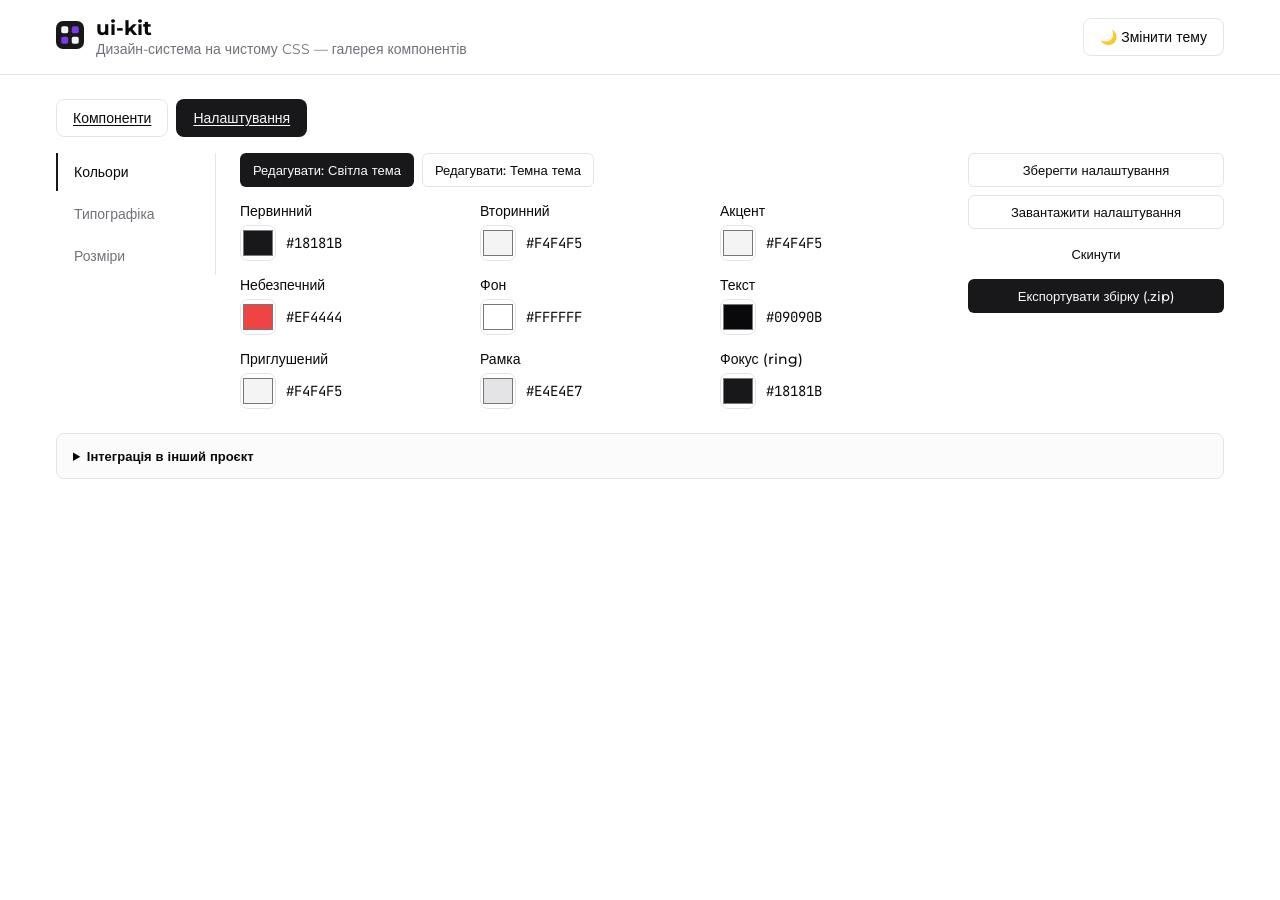
==== settings.html @ 1f6fd8f3 "feat(pages): split into components.html/settings.html with 3-column layout, 95% container, clickable" ====
<!doctype html>
<html lang="en">
<head>
<meta charset="UTF-8" />
<meta name="viewport" content="width=device-width, initial-scale=1.0" />
<title>ui-kit — Галерея компонентів</title>
<link rel="icon" type="image/svg+xml" href="favicon.svg" />
<link rel="stylesheet" href="css/theme.css" />
<link rel="stylesheet" href="css/components.css" />
<link rel="stylesheet" href="css/layout.css" />
<link rel="stylesheet" href="css/gallery.css" />
<link rel="stylesheet" href="css/builder.css" />
</head>
<body>

<header class="gallery-header">
  <div class="container flex items-center justify-between py-4">
    <div class="flex items-center gap-3">
      <a href="settings.html"><img src="assets/logo.svg" alt="" width="28" height="28" /></a>
      <div>
        <p class="gallery-title">ui-kit</p>
        <p class="gallery-subtitle text-sm text-muted">Дизайн-система на чистому CSS — галерея компонентів</p>
      </div>
    </div>
    <button type="button" class="btn btn-outline" id="theme-toggle">🌙 Змінити тему</button>
  </div>
</header>

<main class="container py-6">

  <nav class="flex gap-2 mb-4" aria-label="Сторінки">
    <a class="btn btn-outline" href="components.html">Компоненти</a>
    <a class="btn btn-primary" href="settings.html" aria-current="page">Налаштування</a>
  </nav>

  <div class="page-shell">
    <div class="tabs tabs--vertical">
      <div class="tabs-list" role="tablist">
        <button type="button" class="tab-trigger is-active" role="tab">Кольори</button>
        <button type="button" class="tab-trigger" role="tab">Типографіка</button>
        <button type="button" class="tab-trigger" role="tab">Розміри</button>
      </div>

      <!-- Colors -->
      <div class="tab-content is-active">
        <div class="builder-edit-switch" role="tablist" aria-label="Редагувати тему">
          <button type="button" class="btn btn-primary btn-sm" id="builder-edit-light" aria-pressed="true">Редагувати: Світла тема</button>
          <button type="button" class="btn btn-outline btn-sm" id="builder-edit-dark" aria-pressed="false">Редагувати: Темна тема</button>
        </div>
        <div class="grid-3 gap-4">
          <div class="field">
            <label class="label">Первинний</label>
            <div class="input-color">
              <label class="input-color-swatch"><input type="color" id="cfg-color-primary" /></label>
              <span class="input-color-value font-mono" id="cfg-color-primary-hex"></span>
            </div>
          </div>
          <div class="field">
            <label class="label">Вторинний</label>
            <div class="input-color">
              <label class="input-color-swatch"><input type="color" id="cfg-color-secondary" /></label>
              <span class="input-color-value font-mono" id="cfg-color-secondary-hex"></span>
            </div>
          </div>
          <div class="field">
            <label class="label">Акцент</label>
            <div class="input-color">
              <label class="input-color-swatch"><input type="color" id="cfg-color-accent" /></label>
              <span class="input-color-value font-mono" id="cfg-color-accent-hex"></span>
            </div>
          </div>
          <div class="field">
            <label class="label">Небезпечний</label>
            <div class="input-color">
              <label class="input-color-swatch"><input type="color" id="cfg-color-destructive" /></label>
              <span class="input-color-value font-mono" id="cfg-color-destructive-hex"></span>
            </div>
          </div>
          <div class="field">
            <label class="label">Фон</label>
            <div class="input-color">
              <label class="input-color-swatch"><input type="color" id="cfg-color-background" /></label>
              <span class="input-color-value font-mono" id="cfg-color-background-hex"></span>
            </div>
          </div>
          <div class="field">
            <label class="label">Текст</label>
            <div class="input-color">
              <label class="input-color-swatch"><input type="color" id="cfg-color-foreground" /></label>
              <span class="input-color-value font-mono" id="cfg-color-foreground-hex"></span>
            </div>
          </div>
          <div class="field">
            <label class="label">Приглушений</label>
            <div class="input-color">
              <label class="input-color-swatch"><input type="color" id="cfg-color-muted" /></label>
              <span class="input-color-value font-mono" id="cfg-color-muted-hex"></span>
            </div>
          </div>
          <div class="field">
            <label class="label">Рамка</label>
            <div class="input-color">
              <label class="input-color-swatch"><input type="color" id="cfg-color-border" /></label>
              <span class="input-color-value font-mono" id="cfg-color-border-hex"></span>
            </div>
          </div>
          <div class="field">
            <label class="label">Фокус (ring)</label>
            <div class="input-color">
              <label class="input-color-swatch"><input type="color" id="cfg-color-ring" /></label>
              <span class="input-color-value font-mono" id="cfg-color-ring-hex"></span>
            </div>
          </div>
        </div>
      </div>

      <!-- Typography -->
      <div class="tab-content">
        <div class="grid-2 gap-4">
          <div class="field">
            <label class="label" for="font-sans-input">Шрифт тіла тексту (Google Fonts)</label>
            <div class="select-search" id="font-sans-search">
              <input class="select-search-input" type="text" id="font-sans-input" placeholder="Почніть вводити, напр. mont" autocomplete="off" />
              <div class="select-search-list" id="font-sans-list"></div>
            </div>
            <label class="flex items-center gap-2 mt-2 text-sm">
              <input class="checkbox" type="checkbox" id="font-sans-cyrillic-filter" />
              Лише шрифти з підтримкою кирилиці
            </label>
            <div class="flex gap-2 mt-2">
              <button type="button" class="btn btn-outline btn-sm" id="font-sans-apply">Застосувати</button>
            </div>
            <span class="field-hint" id="font-sans-error"></span>
          </div>
          <div class="field">
            <label class="label" for="font-heading-input">Шрифт заголовків (Google Fonts)</label>
            <div class="select-search" id="font-heading-search">
              <input class="select-search-input" type="text" id="font-heading-input" placeholder="Почніть вводити, напр. play" autocomplete="off" />
              <div class="select-search-list" id="font-heading-list"></div>
            </div>
            <label class="flex items-center gap-2 mt-2 text-sm">
              <input class="checkbox" type="checkbox" id="font-heading-cyrillic-filter" />
              Лише шрифти з підтримкою кирилиці
            </label>
            <div class="flex gap-2 mt-2">
              <button type="button" class="btn btn-outline btn-sm" id="font-heading-apply">Застосувати</button>
            </div>
            <span class="field-hint" id="font-heading-error"></span>
          </div>
        </div>
        <div class="grid-4 gap-4 mt-4">
          <div class="field">
            <label class="label" for="cfg-font-size-base">Базовий розмір (px)</label>
            <div class="input-number">
              <button type="button" class="input-number-btn" data-step="-1" aria-label="Зменшити">−</button>
              <input class="input-number-field" id="cfg-font-size-base" type="number" min="10" max="24" step="1" />
              <button type="button" class="input-number-btn" data-step="1" aria-label="Збільшити">+</button>
            </div>
          </div>
          <div class="field">
            <label class="label" for="cfg-h1-min">H1 min (rem)</label>
            <div class="input-number">
              <button type="button" class="input-number-btn" data-step="-1" aria-label="Зменшити">−</button>
              <input class="input-number-field" id="cfg-h1-min" type="number" min="1" max="4" step="0.05" />
              <button type="button" class="input-number-btn" data-step="1" aria-label="Збільшити">+</button>
            </div>
          </div>
          <div class="field">
            <label class="label" for="cfg-h1-max">H1 max (rem)</label>
            <div class="input-number">
              <button type="button" class="input-number-btn" data-step="-1" aria-label="Зменшити">−</button>
              <input class="input-number-field" id="cfg-h1-max" type="number" min="1" max="5" step="0.05" />
              <button type="button" class="input-number-btn" data-step="1" aria-label="Збільшити">+</button>
            </div>
          </div>
          <div class="field">
            <label class="label" for="cfg-h2-min">H2 min (rem)</label>
            <div class="input-number">
              <button type="button" class="input-number-btn" data-step="-1" aria-label="Зменшити">−</button>
              <input class="input-number-field" id="cfg-h2-min" type="number" min="1" max="4" step="0.05" />
              <button type="button" class="input-number-btn" data-step="1" aria-label="Збільшити">+</button>
            </div>
          </div>
          <div class="field">
            <label class="label" for="cfg-h2-max">H2 max (rem)</label>
            <div class="input-number">
              <button type="button" class="input-number-btn" data-step="-1" aria-label="Зменшити">−</button>
              <input class="input-number-field" id="cfg-h2-max" type="number" min="1" max="4" step="0.05" />
              <button type="button" class="input-number-btn" data-step="1" aria-label="Збільшити">+</button>
            </div>
          </div>
          <div class="field">
            <label class="label" for="cfg-h3-min">H3 min (rem)</label>
            <div class="input-number">
              <button type="button" class="input-number-btn" data-step="-1" aria-label="Зменшити">−</button>
              <input class="input-number-field" id="cfg-h3-min" type="number" min="1" max="3" step="0.05" />
              <button type="button" class="input-number-btn" data-step="1" aria-label="Збільшити">+</button>
            </div>
          </div>
          <div class="field">
            <label class="label" for="cfg-h3-max">H3 max (rem)</label>
            <div class="input-number">
              <button type="button" class="input-number-btn" data-step="-1" aria-label="Зменшити">−</button>
              <input class="input-number-field" id="cfg-h3-max" type="number" min="1" max="3" step="0.05" />
              <button type="button" class="input-number-btn" data-step="1" aria-label="Збільшити">+</button>
            </div>
          </div>
        </div>
      </div>

      <!-- Sizes (was "Простір/форма") -->
      <div class="tab-content">
        <div class="grid-4 gap-4">
          <div class="field">
            <label class="label" for="cfg-spacing-unit">Крок відступу (rem)</label>
            <div class="input-number">
              <button type="button" class="input-number-btn" data-step="-1" aria-label="Зменшити">−</button>
              <input class="input-number-field" id="cfg-spacing-unit" type="number" min="0.1" max="1" step="0.05" />
              <button type="button" class="input-number-btn" data-step="1" aria-label="Збільшити">+</button>
            </div>
          </div>
          <div class="field">
            <label class="label" for="cfg-radius">Радіус (rem)</label>
            <div class="input-number">
              <button type="button" class="input-number-btn" data-step="-1" aria-label="Зменшити">−</button>
              <input class="input-number-field" id="cfg-radius" type="number" min="0" max="2" step="0.05" />
              <button type="button" class="input-number-btn" data-step="1" aria-label="Збільшити">+</button>
            </div>
          </div>
          <div class="field">
            <label class="label" for="cfg-border-width">Товщина рамки (px)</label>
            <div class="input-number">
              <button type="button" class="input-number-btn" data-step="-1" aria-label="Зменшити">−</button>
              <input class="input-number-field" id="cfg-border-width" type="number" min="0" max="4" step="1" />
              <button type="button" class="input-number-btn" data-step="1" aria-label="Збільшити">+</button>
            </div>
          </div>
          <div class="field">
            <label class="label" for="cfg-container-max-width">Макс. ширина контейнера (rem)</label>
            <div class="input-number">
              <button type="button" class="input-number-btn" data-step="-1" aria-label="Зменшити">−</button>
              <input class="input-number-field" id="cfg-container-max-width" type="number" min="40" max="120" step="1" />
              <button type="button" class="input-number-btn" data-step="1" aria-label="Збільшити">+</button>
            </div>
          </div>
          <div class="field">
            <label class="label" for="cfg-transition-duration">Тривалість переходів (ms)</label>
            <div class="input-number">
              <button type="button" class="input-number-btn" data-step="-1" aria-label="Зменшити">−</button>
              <input class="input-number-field" id="cfg-transition-duration" type="number" min="0" max="500" step="10" />
              <button type="button" class="input-number-btn" data-step="1" aria-label="Збільшити">+</button>
            </div>
          </div>
        </div>
      </div>
    </div>

    <div class="page-shell-aside">
      <div class="flex flex-col gap-2">
        <button type="button" class="btn btn-outline btn-sm" id="builder-save">Зберегти налаштування</button>
        <button type="button" class="btn btn-outline btn-sm" id="builder-load-btn">Завантажити налаштування</button>
        <input type="file" id="builder-load-input" accept="application/json" style="display: none;" />
        <button type="button" class="btn btn-ghost btn-sm" id="builder-reset">Скинути</button>
        <button type="button" class="btn btn-primary btn-sm" id="builder-export">Експортувати збірку (.zip)</button>
        <p class="field-hint" id="builder-export-status"></p>
      </div>
    </div>
  </div>

  <details class="component-info mt-6">
    <summary>Інтеграція в інший проєкт</summary>
    <p>Ця вкладка — не компонент, а інструкція: тут зібрано мінімальний набір файлів, які варто скопіювати в інший проєкт, і фрагмент розмітки для підключення. Використовуйте її як чек-лист перед інтеграцією кіту в новий проєкт.</p>
    <p>Найпоширеніша помилка — скопіювати лише <span class="font-mono">components.css</span>, забувши папку <span class="font-mono">components/</span> (фасад без неї не працює, бо складається з <span class="font-mono">@import</span>), або забувши <span class="font-mono">fonts/Montserrat/</span>, через що theme.css не знайде шрифти за відносним шляхом.</p>
    <p>Типовий кейс: підключення кіту в новий pywebview-застосунок — досить трьох <span class="font-mono">&lt;link&gt;</span> і двох папок. Другий кейс: оновлення вже інтегрованого кіту — досить замінити <span class="font-mono">css/</span> і <span class="font-mono">fonts/</span> повністю, не займаючи <span class="font-mono">index.html</span>/<span class="font-mono">gallery.css</span>.</p>

    <div class="flex flex-col gap-6 mt-4">

      <div>
        <h2 class="section-title">Що копіювати в інший проєкт</h2>
        <p class="text-sm text-muted mb-3">Ці файли складають перевикористовувану частину дизайн-системи:</p>
        <pre class="setup-tree"><code>ui-kit/
├── css/
│   ├── theme.css            (токени — тільки :root / [data-theme] і @font-face)
│   ├── layout.css           (flex/grid-утиліти)
│   ├── components.css       (фасад з @import, включно з links.css і accordion.css)
│   └── components/          (уся папка — окремі файли по компонентах)
├── js/
│   └── kit.js               (UIKit — вкладки, toast, dropzone, лоадери, інпути, акордіон)
├── fonts/
│   └── Montserrat/          (уся папка)
├── favicon.svg              (приклад — замініть на власну іконку)
└── assets/
    └── logo.svg              (приклад-заглушка логотипу — замініть на власний)

НЕ копіювати (лише для цієї галереї-демо та інструментів розробки):
├── css/gallery.css
├── css/builder.css
├── js/gallery.js
├── js/builder.js
├── js/google-fonts-list.json
└── index.html</code></pre>
      </div>

      <div class="demo">
        <p class="text-sm font-semibold mb-2">Фрагмент для &lt;head&gt;/кінця &lt;body&gt;</p>
        <div class="demo-preview">
          <pre class="setup-tree"><code>&lt;link rel="stylesheet" href="css/theme.css" /&gt;
&lt;link rel="stylesheet" href="css/components.css" /&gt;
&lt;link rel="stylesheet" href="css/layout.css" /&gt;
&lt;script src="js/kit.js"&gt;&lt;/script&gt;</code></pre>
        </div>
        <template class="demo-source">
<link rel="stylesheet" href="css/theme.css" />
<link rel="stylesheet" href="css/components.css" />
<link rel="stylesheet" href="css/layout.css" />
<script src="js/kit.js"></script>
        </template>
        <div class="demo-actions flex gap-2">
          <button type="button" class="btn btn-outline btn-sm" data-copy="html">Скопіювати HTML</button>
        </div>
      </div>

      <div>
        <h2 class="section-title">Як це працює</h2>
        <div class="flex flex-col gap-2 text-sm">
          <p>Перемикання теми відбувається через атрибут <span class="font-mono">data-theme="dark"</span> на елементі <span class="font-mono">&lt;html&gt;</span>. Без атрибута (або з будь-яким іншим значенням) застосовується світла тема за замовчуванням.</p>
          <p>Усі кольорові токени визначені у <span class="font-mono">theme.css</span> — не редагуйте їх без наміру, оскільки від них залежать усі компоненти.</p>
          <p><span class="font-mono">kit.js</span> самостійно ініціалізується на <span class="font-mono">DOMContentLoaded</span> — жодних ручних викликів налаштування не потрібно, достатньо підключити файл.</p>
          <p>Складання не потрібне: немає npm, немає CDN, немає build-кроку. Достатньо підключити три файли CSS, один файл JS та локальні шрифти.</p>
          <p>Вкладка «Конструктор» (dev-інструмент, не входить у список вище) для завантаження шрифтів з Google Fonts і експорту .zip потребує локального HTTP-сервера — відкрийте цю галерею командою <span class="font-mono">python3 -m http.server 8000</span> у корені проєкту, а потім перейдіть на <span class="font-mono">http://localhost:8000</span> у браузері. При відкритті <span class="font-mono">index.html</span> подвійним кліком (протокол <span class="font-mono">file://</span>) браузер блокує такі мережеві запити.</p>
        </div>
      </div>

    </div>
  </details>

</main>

<div class="toast" id="toast" role="status" aria-live="polite">Успішно збережено.</div>

<script src="js/kit.js"></script>
<script src="js/gallery.js"></script>
<script src="js/builder.js"></script>

</body>
</html>
---- css/theme.css ----
/*
  theme.css
  Design tokens only: @font-face declarations and :root / [data-theme="dark"] CSS custom properties.
  No component classes belong in this file — see components.css and layout.css.
*/

/* ==========================================================================
   Fonts
   ========================================================================== */

@font-face {
  font-family: "Montserrat";
  src: url("../fonts/Montserrat/Montserrat-Regular.woff2") format("woff2");
  font-weight: 400;
  font-style: normal;
  font-display: swap;
}

@font-face {
  font-family: "Montserrat";
  src: url("../fonts/Montserrat/Montserrat-Medium.woff2") format("woff2");
  font-weight: 500;
  font-style: normal;
  font-display: swap;
}

@font-face {
  font-family: "Montserrat";
  src: url("../fonts/Montserrat/Montserrat-SemiBold.woff2") format("woff2");
  font-weight: 600;
  font-style: normal;
  font-display: swap;
}

@font-face {
  font-family: "Montserrat";
  src: url("../fonts/Montserrat/Montserrat-Bold.woff2") format("woff2");
  font-weight: 700;
  font-style: normal;
  font-display: swap;
}

@font-face {
  font-family: "JetBrains Mono";
  src: url("../fonts/JetBrains_Mono/JetBrainsMono-Regular.woff2") format("woff2");
  font-weight: 400;
  font-style: normal;
  font-display: swap;
}

@font-face {
  font-family: "JetBrains Mono";
  src: url("../fonts/JetBrains_Mono/JetBrainsMono-Bold.woff2") format("woff2");
  font-weight: 700;
  font-style: normal;
  font-display: swap;
}

/* ==========================================================================
   Light theme (default)
   ========================================================================== */

:root {
  /* Colors — shadcn/ui-style neutral palette (HSL channel triples, used via hsl(var(--x))) */
  --background: 0 0% 100%;
  --foreground: 240 10% 3.9%;

  --card: 0 0% 100%;
  --card-foreground: 240 10% 3.9%;

  --primary: 240 5.9% 10%;
  --primary-foreground: 0 0% 98%;

  --secondary: 240 4.8% 95.9%;
  --secondary-foreground: 240 5.9% 10%;

  --muted: 240 4.8% 95.9%;
  --muted-foreground: 240 3.8% 46.1%;

  --accent: 240 4.8% 95.9%;
  --accent-foreground: 240 5.9% 10%;

  --destructive: 0 84.2% 60.2%;
  --destructive-foreground: 0 0% 98%;

  --success: 142 71% 45%;
  --success-foreground: 0 0% 98%;

  --warning: 38 92% 50%;
  --warning-foreground: 240 10% 3.9%;

  --border: 240 5.9% 90%;
  --input: 240 5.9% 90%;
  --ring: 240 5.9% 10%;

  /* Radius */
  --radius-sm: 0.375rem;
  --radius: 0.5rem;
  --radius-lg: 0.625rem;
  --radius-full: 9999px;

  /* Typography */
  --font-sans: "Montserrat", "Segoe UI", sans-serif;
  --font-mono: "JetBrains Mono", Consolas, monospace;
  /* Defaults to --font-sans so headings render identically to body text
     until the Конструктор tab's heading font picker is used. */
  --font-heading: var(--font-sans);
  --font-size-base: 16px;

  /* Fluid heading clamp() bounds — see the "Fluid heading sizes" rules below.
     The vw scaling factor between these bounds stays a hardcoded literal;
     only the min/max endpoints are configurable. */
  --h1-min: 1.75rem;
  --h1-max: 2.5rem;
  --h2-min: 1.5rem;
  --h2-max: 2rem;
  --h3-min: 1.25rem;
  --h3-max: 1.5rem;

  /* Shadows */
  --shadow-sm: 0 1px 2px 0 rgb(0 0 0 / 0.05);
  --shadow: 0 1px 3px 0 rgb(0 0 0 / 0.1), 0 1px 2px -1px rgb(0 0 0 / 0.1);
  --shadow-md: 0 4px 6px -1px rgb(0 0 0 / 0.1), 0 2px 4px -2px rgb(0 0 0 / 0.1);
  --shadow-lg: 0 10px 15px -3px rgb(0 0 0 / 0.1), 0 4px 6px -4px rgb(0 0 0 / 0.1);

  /* Layout / spacing */
  --spacing-unit: 0.25rem;
  --border-width: 1px;
  --transition-duration: 150ms;
  --container-max-width: 72rem;
  --layout-sidebar-width: 16rem;
}

/* ==========================================================================
   Fluid heading sizes
   clamp() scales h1–h3 continuously between mobile and desktop viewport
   widths instead of jumping at breakpoints. Not a custom property (clamp()
   isn't usable inside @media conditions anyway), so these are plain
   element-selector rules, kept in this typography section rather than
   components.css since they are base type sizing, not a component class.
   ========================================================================== */

h1, h2, h3, h4, h5, h6 {
  font-family: var(--font-heading);
}

h1 {
  font-size: clamp(var(--h1-min), 1.2rem + 2.5vw, var(--h1-max));
}

h2 {
  font-size: clamp(var(--h2-min), 1.1rem + 1.8vw, var(--h2-max));
}

h3 {
  font-size: clamp(var(--h3-min), 1rem + 1.1vw, var(--h3-max));
}

/* ==========================================================================
   Dark theme
   ========================================================================== */

[data-theme="dark"] {
  --background: 240 10% 3.9%;
  --foreground: 0 0% 98%;

  --card: 240 10% 5.9%;
  --card-foreground: 0 0% 98%;

  --primary: 0 0% 98%;
  --primary-foreground: 240 5.9% 10%;

  --secondary: 240 3.7% 15.9%;
  --secondary-foreground: 0 0% 98%;

  --muted: 240 3.7% 15.9%;
  --muted-foreground: 240 5% 64.9%;

  --accent: 240 3.7% 15.9%;
  --accent-foreground: 0 0% 98%;

  --destructive: 0 62.8% 30.6%;
  --destructive-foreground: 0 0% 98%;

  --success: 142 71% 45%;
  --success-foreground: 0 0% 98%;

  --warning: 38 92% 50%;
  --warning-foreground: 240 10% 3.9%;

  --border: 240 3.7% 15.9%;
  --input: 240 3.7% 15.9%;
  --ring: 240 4.9% 83.9%;

  --shadow-sm: 0 1px 2px 0 rgb(0 0 0 / 0.3);
  --shadow: 0 1px 3px 0 rgb(0 0 0 / 0.4), 0 1px 2px -1px rgb(0 0 0 / 0.4);
  --shadow-md: 0 4px 6px -1px rgb(0 0 0 / 0.4), 0 2px 4px -2px rgb(0 0 0 / 0.4);
  --shadow-lg: 0 10px 15px -3px rgb(0 0 0 / 0.4), 0 4px 6px -4px rgb(0 0 0 / 0.4);
}
---- css/components.css ----
/*
  components.css
  Facade — imports every component family from css/components/.
  Consumers still link only theme.css, components.css, layout.css;
  the per-file split underneath is an implementation detail.
*/

@import url('components/buttons.css');
@import url('components/forms.css');
@import url('components/cards.css');
@import url('components/badges.css');
@import url('components/tabs.css');
@import url('components/tables.css');
@import url('components/alerts.css');
@import url('components/preview.css');
@import url('components/selects.css');
@import url('components/labels.css');
@import url('components/layouts.css');
@import url('components/upload.css');
@import url('components/loaders.css');
@import url('components/links.css');
@import url('components/accordion.css');
---- css/layout.css ----
/*
  layout.css
  Flexbox-first layout utilities, grid utilities for multi-column layout,
  spacing/text helpers, and the page container.

  Breakpoints: mobile-portrait <480px, mobile-landscape 480–767px,
  tablet 768–1023px, desktop >=1024px.
  These exact px values (479, 480, 767, 768, 1023, 1024) are the only
  breakpoints used anywhere in this kit's media queries — reuse them
  literally, do not introduce other arbitrary breakpoints.
*/

/* ==========================================================================
   Flex utilities
   ========================================================================== */

.flex {
  display: flex;
}

.flex-col {
  flex-direction: column;
}

.flex-wrap {
  flex-wrap: wrap;
}

.items-center {
  align-items: center;
}

.items-start {
  align-items: flex-start;
}

.items-end {
  align-items: flex-end;
}

.justify-between {
  justify-content: space-between;
}

.justify-center {
  justify-content: center;
}

.justify-start {
  justify-content: flex-start;
}

.justify-end {
  justify-content: flex-end;
}

/* ==========================================================================
   Grid utilities (multi-column layouts)
   ========================================================================== */

.grid {
  display: grid;
}

.grid-2 {
  display: grid;
  grid-template-columns: repeat(2, minmax(0, 1fr));
}

.grid-3 {
  display: grid;
  grid-template-columns: repeat(3, minmax(0, 1fr));
}

.grid-4 {
  display: grid;
  grid-template-columns: repeat(4, minmax(0, 1fr));
}

/* Responsive collapse: tablet rules first, mobile rules after so the
   narrower breakpoint wins the cascade where both would otherwise match. */

@media (max-width: 1023px) {
  .grid-3,
  .grid-4 {
    grid-template-columns: repeat(2, minmax(0, 1fr));
  }
}

@media (max-width: 767px) {
  .grid-3,
  .grid-4 {
    grid-template-columns: 1fr;
  }
}

@media (max-width: 479px) {
  .grid-2 {
    grid-template-columns: 1fr;
  }
}

/* ==========================================================================
   Gap (shared by flex + grid)
   ========================================================================== */

.gap-1 { gap: calc(var(--spacing-unit) * 1); }
.gap-2 { gap: calc(var(--spacing-unit) * 2); }
.gap-3 { gap: calc(var(--spacing-unit) * 3); }
.gap-4 { gap: calc(var(--spacing-unit) * 4); }
.gap-5 { gap: calc(var(--spacing-unit) * 5); }
.gap-6 { gap: calc(var(--spacing-unit) * 6); }

/* ==========================================================================
   Spacing — padding
   ========================================================================== */

.p-0 { padding: 0; }
.p-1 { padding: calc(var(--spacing-unit) * 1); }
.p-2 { padding: calc(var(--spacing-unit) * 2); }
.p-3 { padding: calc(var(--spacing-unit) * 3); }
.p-4 { padding: calc(var(--spacing-unit) * 4); }
.p-5 { padding: calc(var(--spacing-unit) * 5); }
.p-6 { padding: calc(var(--spacing-unit) * 6); }

.px-0 { padding-left: 0; padding-right: 0; }
.px-1 { padding-left: calc(var(--spacing-unit) * 1); padding-right: calc(var(--spacing-unit) * 1); }
.px-2 { padding-left: calc(var(--spacing-unit) * 2); padding-right: calc(var(--spacing-unit) * 2); }
.px-3 { padding-left: calc(var(--spacing-unit) * 3); padding-right: calc(var(--spacing-unit) * 3); }
.px-4 { padding-left: calc(var(--spacing-unit) * 4); padding-right: calc(var(--spacing-unit) * 4); }
.px-5 { padding-left: calc(var(--spacing-unit) * 5); padding-right: calc(var(--spacing-unit) * 5); }
.px-6 { padding-left: calc(var(--spacing-unit) * 6); padding-right: calc(var(--spacing-unit) * 6); }

.py-0 { padding-top: 0; padding-bottom: 0; }
.py-1 { padding-top: calc(var(--spacing-unit) * 1); padding-bottom: calc(var(--spacing-unit) * 1); }
.py-2 { padding-top: calc(var(--spacing-unit) * 2); padding-bottom: calc(var(--spacing-unit) * 2); }
.py-3 { padding-top: calc(var(--spacing-unit) * 3); padding-bottom: calc(var(--spacing-unit) * 3); }
.py-4 { padding-top: calc(var(--spacing-unit) * 4); padding-bottom: calc(var(--spacing-unit) * 4); }
.py-5 { padding-top: calc(var(--spacing-unit) * 5); padding-bottom: calc(var(--spacing-unit) * 5); }
.py-6 { padding-top: calc(var(--spacing-unit) * 6); padding-bottom: calc(var(--spacing-unit) * 6); }

/* ==========================================================================
   Spacing — margin
   ========================================================================== */

.m-0 { margin: 0; }
.m-1 { margin: calc(var(--spacing-unit) * 1); }
.m-2 { margin: calc(var(--spacing-unit) * 2); }
.m-3 { margin: calc(var(--spacing-unit) * 3); }
.m-4 { margin: calc(var(--spacing-unit) * 4); }
.m-5 { margin: calc(var(--spacing-unit) * 5); }
.m-6 { margin: calc(var(--spacing-unit) * 6); }

.mt-0 { margin-top: 0; }
.mt-1 { margin-top: calc(var(--spacing-unit) * 1); }
.mt-2 { margin-top: calc(var(--spacing-unit) * 2); }
.mt-3 { margin-top: calc(var(--spacing-unit) * 3); }
.mt-4 { margin-top: calc(var(--spacing-unit) * 4); }
.mt-5 { margin-top: calc(var(--spacing-unit) * 5); }
.mt-6 { margin-top: calc(var(--spacing-unit) * 6); }

.mb-0 { margin-bottom: 0; }
.mb-1 { margin-bottom: calc(var(--spacing-unit) * 1); }
.mb-2 { margin-bottom: calc(var(--spacing-unit) * 2); }
.mb-3 { margin-bottom: calc(var(--spacing-unit) * 3); }
.mb-4 { margin-bottom: calc(var(--spacing-unit) * 4); }
.mb-5 { margin-bottom: calc(var(--spacing-unit) * 5); }
.mb-6 { margin-bottom: calc(var(--spacing-unit) * 6); }

/* ==========================================================================
   Text utilities
   ========================================================================== */

.text-sm {
  font-size: 0.875rem;
}

.text-lg {
  font-size: 1.125rem;
}

.font-semibold {
  font-weight: 600;
}

.font-mono {
  font-family: var(--font-mono);
}

.text-muted {
  color: hsl(var(--muted-foreground));
}

.text-left {
  text-align: left;
}

.text-center {
  text-align: center;
}

.text-right {
  text-align: right;
}

.text-justify {
  text-align: justify;
}

/* ==========================================================================
   Container
   ========================================================================== */

.container {
  width: 100%;
  max-width: 95%;
  margin-left: auto;
  margin-right: auto;
  padding-left: 1.5rem;
  padding-right: 1.5rem;
}

@media (max-width: 479px) {
  .container {
    padding-left: 1rem;
    padding-right: 1rem;
  }
}

/* ==========================================================================
   Page shell — 2-region wrapper for a page-level layout: a `.tabs--vertical`
   block (which already renders its own nav+content split) fills the left
   and center regions, and an optional `.page-shell-aside` sibling becomes a
   narrow, persistent right-hand column (e.g. page-level actions that stay
   visible regardless of which vertical tab is active). Mirrors the
   .layout-sidebar narrow-aside + wide-content pattern in
   css/components/layouts.css, reusing the same --layout-sidebar-width token.
   ========================================================================== */

.page-shell {
  display: flex;
  align-items: flex-start;
  gap: 1.5rem;
  width: 100%;
}

.page-shell > .tabs--vertical {
  flex: 1 1 0%;
  min-width: 0;
}

.page-shell-aside {
  flex: 0 0 var(--layout-sidebar-width);
  width: var(--layout-sidebar-width);
}

@media (max-width: 1023px) {
  .page-shell {
    flex-direction: column;
  }

  .page-shell-aside {
    width: 100%;
    flex: 1 1 auto;
  }
}
---- css/gallery.css ----
/* Gallery-only styles — do NOT copy this file into other projects */

.gallery-header {
  position: sticky;
  top: 0;
  z-index: 10;
  background-color: hsl(var(--background));
  border-bottom: 1px solid hsl(var(--border));
}
.gallery-title {
  font-size: 1.25rem;
  font-weight: 700;
  margin: 0;
}
.gallery-subtitle {
  margin: 0;
}
.swatch-grid {
  display: grid;
  grid-template-columns: repeat(auto-fill, minmax(9rem, 1fr));
}
.swatch {
  height: 3.5rem;
  border-radius: var(--radius);
  border: 1px solid hsl(var(--border));
}
.swatch-label {
  font-family: var(--font-mono);
}
.demo {
  border: 1px solid hsl(var(--border));
  border-radius: var(--radius);
  padding: 1.25rem;
}
.demo-preview {
  border-bottom: 1px dashed hsl(var(--border));
  padding-bottom: 1.25rem;
}
.demo-actions {
  padding-top: 0.75rem;
}
.section-title {
  font-size: 1.5rem;
  margin: 0;
}
.shadow-box {
  height: 4rem;
  border-radius: var(--radius);
  background-color: hsl(var(--card));
  border: 1px solid hsl(var(--border));
}
.setup-tree {
  background-color: hsl(var(--muted) / 0.4);
  border: 1px solid hsl(var(--border));
  border-radius: var(--radius);
  padding: 1rem;
  overflow-x: auto;
  font-family: var(--font-mono);
  font-size: 0.8125rem;
  line-height: 1.5;
}
.layout-demo-box {
  display: flex;
  align-items: center;
  justify-content: center;
  border-radius: var(--radius-sm);
  border: 1px dashed hsl(var(--border));
  background-color: hsl(var(--accent));
  color: hsl(var(--accent-foreground));
  font-size: 0.8125rem;
  padding: 1rem;
  min-height: 4rem;
}

.component-info {
  border-radius: var(--radius);
  border: 1px solid hsl(var(--border));
  background-color: hsl(var(--muted) / 0.4);
  color: hsl(var(--muted-foreground));
  font-size: 0.8125rem;
  padding: 0.875rem 1rem;
}

.component-info summary {
  cursor: pointer;
  font-weight: 600;
  color: hsl(var(--foreground));
}

.component-info summary:focus-visible {
  outline: none;
  box-shadow: 0 0 0 2px hsl(var(--ring) / 0.3);
}

.component-info p {
  margin: 0.5rem 0 0;
  line-height: 1.5;
}

.component-info p:first-of-type {
  margin-top: 0.75rem;
}
---- css/builder.css ----
/* Builder tool styles — do NOT copy this file into other projects */

.builder-toolbar {
  position: sticky;
  top: 4.5rem;
  z-index: 20;
  display: flex;
  flex-wrap: wrap;
  align-items: center;
  gap: 1rem;
  padding: 1rem;
  border-radius: var(--radius);
  border: 1px solid hsl(var(--border));
  background-color: hsl(var(--card));
  box-shadow: var(--shadow-md);
}

.builder-toolbar-actions {
  display: flex;
  flex-wrap: wrap;
  gap: 0.5rem;
}

.builder-toolbar-previews {
  display: flex;
  gap: 0.75rem;
  margin-left: auto;
}

.builder-preview-card {
  width: 11rem;
  padding: 0.75rem;
  border-radius: var(--radius-sm);
  border: 1px solid hsl(var(--border));
  font-size: 0.75rem;
  line-height: 1.4;
}

.builder-preview-card-label {
  font-size: 0.6875rem;
  text-transform: uppercase;
  letter-spacing: 0.03em;
  margin: 0 0 0.375rem;
  opacity: 0.7;
}

.builder-edit-switch {
  display: flex;
  gap: 0.5rem;
  margin-bottom: 1rem;
}

@media (max-width: 767px) {
  .builder-toolbar {
    position: static;
  }
  .builder-toolbar-previews {
    margin-left: 0;
    width: 100%;
  }
  .builder-preview-card {
    flex: 1 1 0;
    width: auto;
  }
}
---- css/theme.css ----
/*
  theme.css
  Design tokens only: @font-face declarations and :root / [data-theme="dark"] CSS custom properties.
  No component classes belong in this file — see components.css and layout.css.
*/

/* ==========================================================================
   Fonts
   ========================================================================== */

@font-face {
  font-family: "Montserrat";
  src: url("../fonts/Montserrat/Montserrat-Regular.woff2") format("woff2");
  font-weight: 400;
  font-style: normal;
  font-display: swap;
}

@font-face {
  font-family: "Montserrat";
  src: url("../fonts/Montserrat/Montserrat-Medium.woff2") format("woff2");
  font-weight: 500;
  font-style: normal;
  font-display: swap;
}

@font-face {
  font-family: "Montserrat";
  src: url("../fonts/Montserrat/Montserrat-SemiBold.woff2") format("woff2");
  font-weight: 600;
  font-style: normal;
  font-display: swap;
}

@font-face {
  font-family: "Montserrat";
  src: url("../fonts/Montserrat/Montserrat-Bold.woff2") format("woff2");
  font-weight: 700;
  font-style: normal;
  font-display: swap;
}

@font-face {
  font-family: "JetBrains Mono";
  src: url("../fonts/JetBrains_Mono/JetBrainsMono-Regular.woff2") format("woff2");
  font-weight: 400;
  font-style: normal;
  font-display: swap;
}

@font-face {
  font-family: "JetBrains Mono";
  src: url("../fonts/JetBrains_Mono/JetBrainsMono-Bold.woff2") format("woff2");
  font-weight: 700;
  font-style: normal;
  font-display: swap;
}

/* ==========================================================================
   Light theme (default)
   ========================================================================== */

:root {
  /* Colors — shadcn/ui-style neutral palette (HSL channel triples, used via hsl(var(--x))) */
  --background: 0 0% 100%;
  --foreground: 240 10% 3.9%;

  --card: 0 0% 100%;
  --card-foreground: 240 10% 3.9%;

  --primary: 240 5.9% 10%;
  --primary-foreground: 0 0% 98%;

  --secondary: 240 4.8% 95.9%;
  --secondary-foreground: 240 5.9% 10%;

  --muted: 240 4.8% 95.9%;
  --muted-foreground: 240 3.8% 46.1%;

  --accent: 240 4.8% 95.9%;
  --accent-foreground: 240 5.9% 10%;

  --destructive: 0 84.2% 60.2%;
  --destructive-foreground: 0 0% 98%;

  --success: 142 71% 45%;
  --success-foreground: 0 0% 98%;

  --warning: 38 92% 50%;
  --warning-foreground: 240 10% 3.9%;

  --border: 240 5.9% 90%;
  --input: 240 5.9% 90%;
  --ring: 240 5.9% 10%;

  /* Radius */
  --radius-sm: 0.375rem;
  --radius: 0.5rem;
  --radius-lg: 0.625rem;
  --radius-full: 9999px;

  /* Typography */
  --font-sans: "Montserrat", "Segoe UI", sans-serif;
  --font-mono: "JetBrains Mono", Consolas, monospace;
  /* Defaults to --font-sans so headings render identically to body text
     until the Конструктор tab's heading font picker is used. */
  --font-heading: var(--font-sans);
  --font-size-base: 16px;

  /* Fluid heading clamp() bounds — see the "Fluid heading sizes" rules below.
     The vw scaling factor between these bounds stays a hardcoded literal;
     only the min/max endpoints are configurable. */
  --h1-min: 1.75rem;
  --h1-max: 2.5rem;
  --h2-min: 1.5rem;
  --h2-max: 2rem;
  --h3-min: 1.25rem;
  --h3-max: 1.5rem;

  /* Shadows */
  --shadow-sm: 0 1px 2px 0 rgb(0 0 0 / 0.05);
  --shadow: 0 1px 3px 0 rgb(0 0 0 / 0.1), 0 1px 2px -1px rgb(0 0 0 / 0.1);
  --shadow-md: 0 4px 6px -1px rgb(0 0 0 / 0.1), 0 2px 4px -2px rgb(0 0 0 / 0.1);
  --shadow-lg: 0 10px 15px -3px rgb(0 0 0 / 0.1), 0 4px 6px -4px rgb(0 0 0 / 0.1);

  /* Layout / spacing */
  --spacing-unit: 0.25rem;
  --border-width: 1px;
  --transition-duration: 150ms;
  --container-max-width: 72rem;
  --layout-sidebar-width: 16rem;
}

/* ==========================================================================
   Fluid heading sizes
   clamp() scales h1–h3 continuously between mobile and desktop viewport
   widths instead of jumping at breakpoints. Not a custom property (clamp()
   isn't usable inside @media conditions anyway), so these are plain
   element-selector rules, kept in this typography section rather than
   components.css since they are base type sizing, not a component class.
   ========================================================================== */

h1, h2, h3, h4, h5, h6 {
  font-family: var(--font-heading);
}

h1 {
  font-size: clamp(var(--h1-min), 1.2rem + 2.5vw, var(--h1-max));
}

h2 {
  font-size: clamp(var(--h2-min), 1.1rem + 1.8vw, var(--h2-max));
}

h3 {
  font-size: clamp(var(--h3-min), 1rem + 1.1vw, var(--h3-max));
}

/* ==========================================================================
   Dark theme
   ========================================================================== */

[data-theme="dark"] {
  --background: 240 10% 3.9%;
  --foreground: 0 0% 98%;

  --card: 240 10% 5.9%;
  --card-foreground: 0 0% 98%;

  --primary: 0 0% 98%;
  --primary-foreground: 240 5.9% 10%;

  --secondary: 240 3.7% 15.9%;
  --secondary-foreground: 0 0% 98%;

  --muted: 240 3.7% 15.9%;
  --muted-foreground: 240 5% 64.9%;

  --accent: 240 3.7% 15.9%;
  --accent-foreground: 0 0% 98%;

  --destructive: 0 62.8% 30.6%;
  --destructive-foreground: 0 0% 98%;

  --success: 142 71% 45%;
  --success-foreground: 0 0% 98%;

  --warning: 38 92% 50%;
  --warning-foreground: 240 10% 3.9%;

  --border: 240 3.7% 15.9%;
  --input: 240 3.7% 15.9%;
  --ring: 240 4.9% 83.9%;

  --shadow-sm: 0 1px 2px 0 rgb(0 0 0 / 0.3);
  --shadow: 0 1px 3px 0 rgb(0 0 0 / 0.4), 0 1px 2px -1px rgb(0 0 0 / 0.4);
  --shadow-md: 0 4px 6px -1px rgb(0 0 0 / 0.4), 0 2px 4px -2px rgb(0 0 0 / 0.4);
  --shadow-lg: 0 10px 15px -3px rgb(0 0 0 / 0.4), 0 4px 6px -4px rgb(0 0 0 / 0.4);
}
---- css/components.css ----
/*
  components.css
  Facade — imports every component family from css/components/.
  Consumers still link only theme.css, components.css, layout.css;
  the per-file split underneath is an implementation detail.
*/

@import url('components/buttons.css');
@import url('components/forms.css');
@import url('components/cards.css');
@import url('components/badges.css');
@import url('components/tabs.css');
@import url('components/tables.css');
@import url('components/alerts.css');
@import url('components/preview.css');
@import url('components/selects.css');
@import url('components/labels.css');
@import url('components/layouts.css');
@import url('components/upload.css');
@import url('components/loaders.css');
@import url('components/links.css');
@import url('components/accordion.css');
---- css/layout.css ----
/*
  layout.css
  Flexbox-first layout utilities, grid utilities for multi-column layout,
  spacing/text helpers, and the page container.

  Breakpoints: mobile-portrait <480px, mobile-landscape 480–767px,
  tablet 768–1023px, desktop >=1024px.
  These exact px values (479, 480, 767, 768, 1023, 1024) are the only
  breakpoints used anywhere in this kit's media queries — reuse them
  literally, do not introduce other arbitrary breakpoints.
*/

/* ==========================================================================
   Flex utilities
   ========================================================================== */

.flex {
  display: flex;
}

.flex-col {
  flex-direction: column;
}

.flex-wrap {
  flex-wrap: wrap;
}

.items-center {
  align-items: center;
}

.items-start {
  align-items: flex-start;
}

.items-end {
  align-items: flex-end;
}

.justify-between {
  justify-content: space-between;
}

.justify-center {
  justify-content: center;
}

.justify-start {
  justify-content: flex-start;
}

.justify-end {
  justify-content: flex-end;
}

/* ==========================================================================
   Grid utilities (multi-column layouts)
   ========================================================================== */

.grid {
  display: grid;
}

.grid-2 {
  display: grid;
  grid-template-columns: repeat(2, minmax(0, 1fr));
}

.grid-3 {
  display: grid;
  grid-template-columns: repeat(3, minmax(0, 1fr));
}

.grid-4 {
  display: grid;
  grid-template-columns: repeat(4, minmax(0, 1fr));
}

/* Responsive collapse: tablet rules first, mobile rules after so the
   narrower breakpoint wins the cascade where both would otherwise match. */

@media (max-width: 1023px) {
  .grid-3,
  .grid-4 {
    grid-template-columns: repeat(2, minmax(0, 1fr));
  }
}

@media (max-width: 767px) {
  .grid-3,
  .grid-4 {
    grid-template-columns: 1fr;
  }
}

@media (max-width: 479px) {
  .grid-2 {
    grid-template-columns: 1fr;
  }
}

/* ==========================================================================
   Gap (shared by flex + grid)
   ========================================================================== */

.gap-1 { gap: calc(var(--spacing-unit) * 1); }
.gap-2 { gap: calc(var(--spacing-unit) * 2); }
.gap-3 { gap: calc(var(--spacing-unit) * 3); }
.gap-4 { gap: calc(var(--spacing-unit) * 4); }
.gap-5 { gap: calc(var(--spacing-unit) * 5); }
.gap-6 { gap: calc(var(--spacing-unit) * 6); }

/* ==========================================================================
   Spacing — padding
   ========================================================================== */

.p-0 { padding: 0; }
.p-1 { padding: calc(var(--spacing-unit) * 1); }
.p-2 { padding: calc(var(--spacing-unit) * 2); }
.p-3 { padding: calc(var(--spacing-unit) * 3); }
.p-4 { padding: calc(var(--spacing-unit) * 4); }
.p-5 { padding: calc(var(--spacing-unit) * 5); }
.p-6 { padding: calc(var(--spacing-unit) * 6); }

.px-0 { padding-left: 0; padding-right: 0; }
.px-1 { padding-left: calc(var(--spacing-unit) * 1); padding-right: calc(var(--spacing-unit) * 1); }
.px-2 { padding-left: calc(var(--spacing-unit) * 2); padding-right: calc(var(--spacing-unit) * 2); }
.px-3 { padding-left: calc(var(--spacing-unit) * 3); padding-right: calc(var(--spacing-unit) * 3); }
.px-4 { padding-left: calc(var(--spacing-unit) * 4); padding-right: calc(var(--spacing-unit) * 4); }
.px-5 { padding-left: calc(var(--spacing-unit) * 5); padding-right: calc(var(--spacing-unit) * 5); }
.px-6 { padding-left: calc(var(--spacing-unit) * 6); padding-right: calc(var(--spacing-unit) * 6); }

.py-0 { padding-top: 0; padding-bottom: 0; }
.py-1 { padding-top: calc(var(--spacing-unit) * 1); padding-bottom: calc(var(--spacing-unit) * 1); }
.py-2 { padding-top: calc(var(--spacing-unit) * 2); padding-bottom: calc(var(--spacing-unit) * 2); }
.py-3 { padding-top: calc(var(--spacing-unit) * 3); padding-bottom: calc(var(--spacing-unit) * 3); }
.py-4 { padding-top: calc(var(--spacing-unit) * 4); padding-bottom: calc(var(--spacing-unit) * 4); }
.py-5 { padding-top: calc(var(--spacing-unit) * 5); padding-bottom: calc(var(--spacing-unit) * 5); }
.py-6 { padding-top: calc(var(--spacing-unit) * 6); padding-bottom: calc(var(--spacing-unit) * 6); }

/* ==========================================================================
   Spacing — margin
   ========================================================================== */

.m-0 { margin: 0; }
.m-1 { margin: calc(var(--spacing-unit) * 1); }
.m-2 { margin: calc(var(--spacing-unit) * 2); }
.m-3 { margin: calc(var(--spacing-unit) * 3); }
.m-4 { margin: calc(var(--spacing-unit) * 4); }
.m-5 { margin: calc(var(--spacing-unit) * 5); }
.m-6 { margin: calc(var(--spacing-unit) * 6); }

.mt-0 { margin-top: 0; }
.mt-1 { margin-top: calc(var(--spacing-unit) * 1); }
.mt-2 { margin-top: calc(var(--spacing-unit) * 2); }
.mt-3 { margin-top: calc(var(--spacing-unit) * 3); }
.mt-4 { margin-top: calc(var(--spacing-unit) * 4); }
.mt-5 { margin-top: calc(var(--spacing-unit) * 5); }
.mt-6 { margin-top: calc(var(--spacing-unit) * 6); }

.mb-0 { margin-bottom: 0; }
.mb-1 { margin-bottom: calc(var(--spacing-unit) * 1); }
.mb-2 { margin-bottom: calc(var(--spacing-unit) * 2); }
.mb-3 { margin-bottom: calc(var(--spacing-unit) * 3); }
.mb-4 { margin-bottom: calc(var(--spacing-unit) * 4); }
.mb-5 { margin-bottom: calc(var(--spacing-unit) * 5); }
.mb-6 { margin-bottom: calc(var(--spacing-unit) * 6); }

/* ==========================================================================
   Text utilities
   ========================================================================== */

.text-sm {
  font-size: 0.875rem;
}

.text-lg {
  font-size: 1.125rem;
}

.font-semibold {
  font-weight: 600;
}

.font-mono {
  font-family: var(--font-mono);
}

.text-muted {
  color: hsl(var(--muted-foreground));
}

.text-left {
  text-align: left;
}

.text-center {
  text-align: center;
}

.text-right {
  text-align: right;
}

.text-justify {
  text-align: justify;
}

/* ==========================================================================
   Container
   ========================================================================== */

.container {
  width: 100%;
  max-width: 95%;
  margin-left: auto;
  margin-right: auto;
  padding-left: 1.5rem;
  padding-right: 1.5rem;
}

@media (max-width: 479px) {
  .container {
    padding-left: 1rem;
    padding-right: 1rem;
  }
}

/* ==========================================================================
   Page shell — 2-region wrapper for a page-level layout: a `.tabs--vertical`
   block (which already renders its own nav+content split) fills the left
   and center regions, and an optional `.page-shell-aside` sibling becomes a
   narrow, persistent right-hand column (e.g. page-level actions that stay
   visible regardless of which vertical tab is active). Mirrors the
   .layout-sidebar narrow-aside + wide-content pattern in
   css/components/layouts.css, reusing the same --layout-sidebar-width token.
   ========================================================================== */

.page-shell {
  display: flex;
  align-items: flex-start;
  gap: 1.5rem;
  width: 100%;
}

.page-shell > .tabs--vertical {
  flex: 1 1 0%;
  min-width: 0;
}

.page-shell-aside {
  flex: 0 0 var(--layout-sidebar-width);
  width: var(--layout-sidebar-width);
}

@media (max-width: 1023px) {
  .page-shell {
    flex-direction: column;
  }

  .page-shell-aside {
    width: 100%;
    flex: 1 1 auto;
  }
}
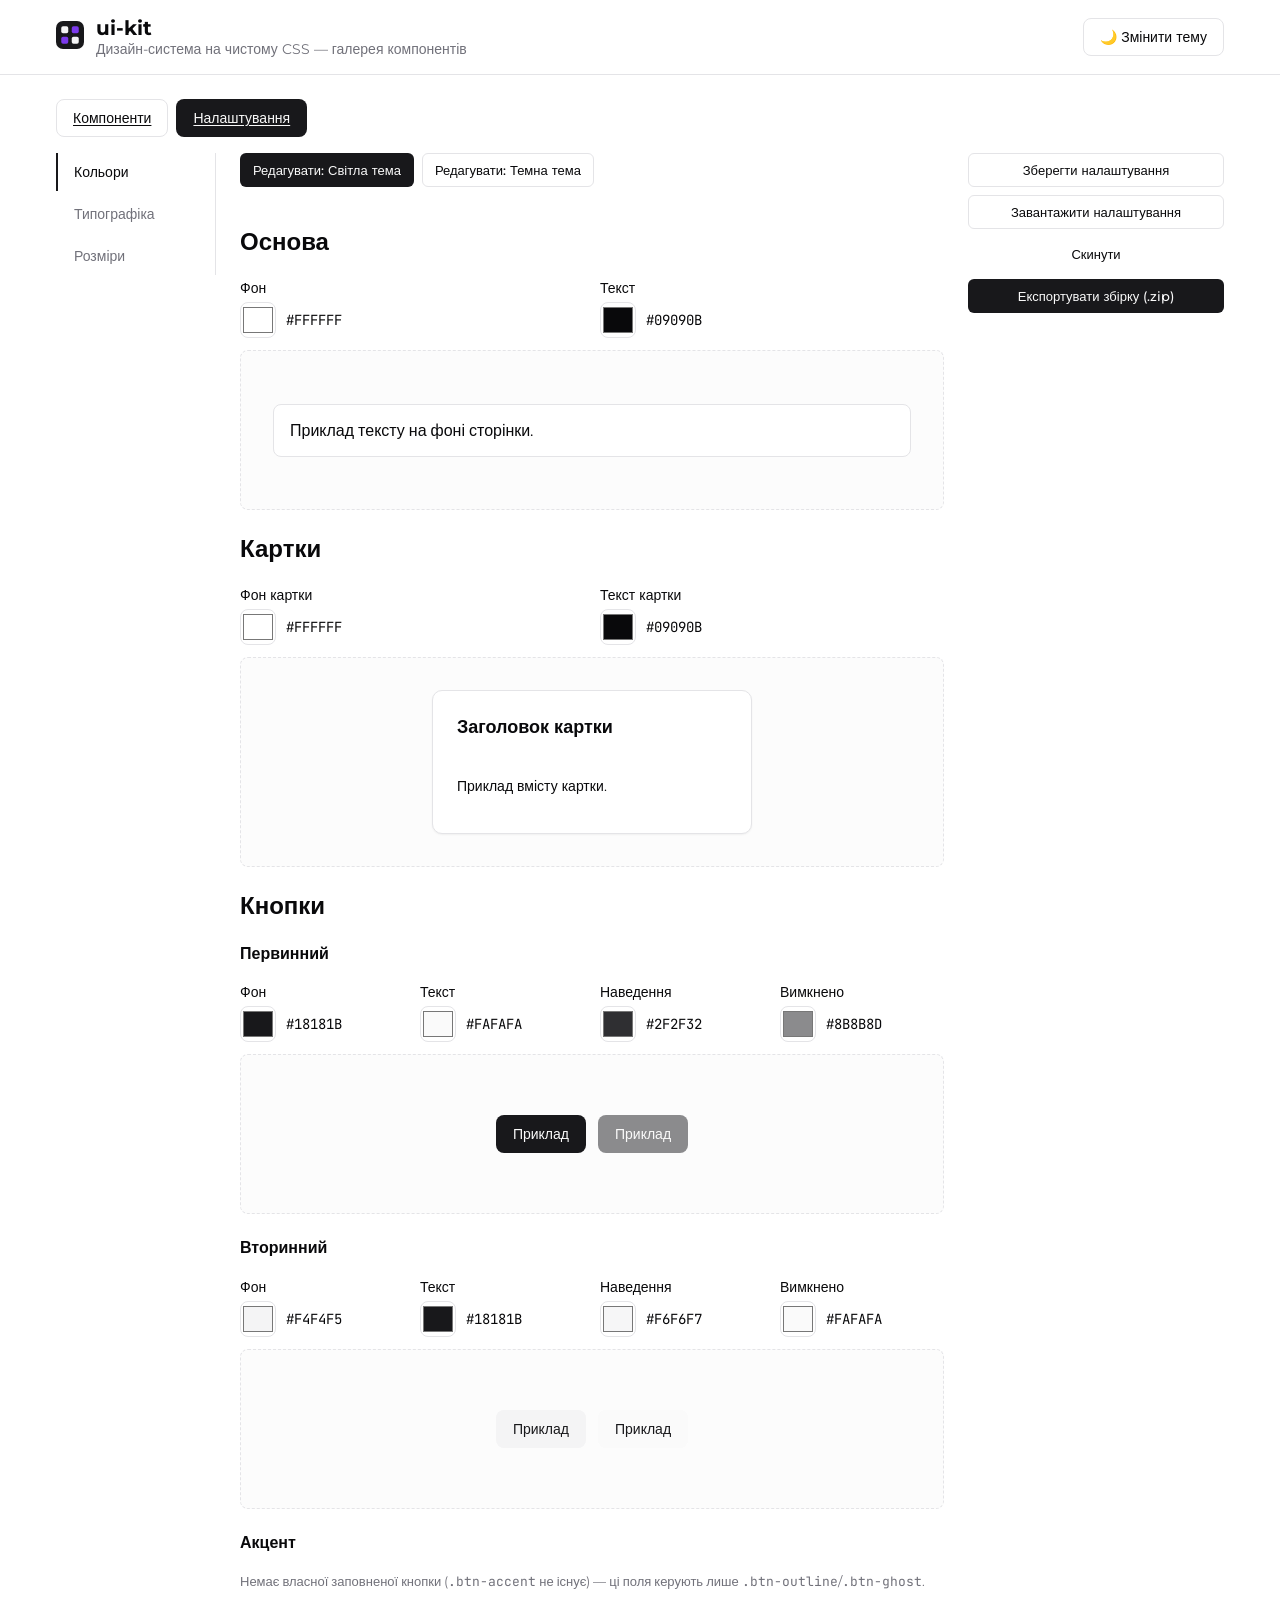
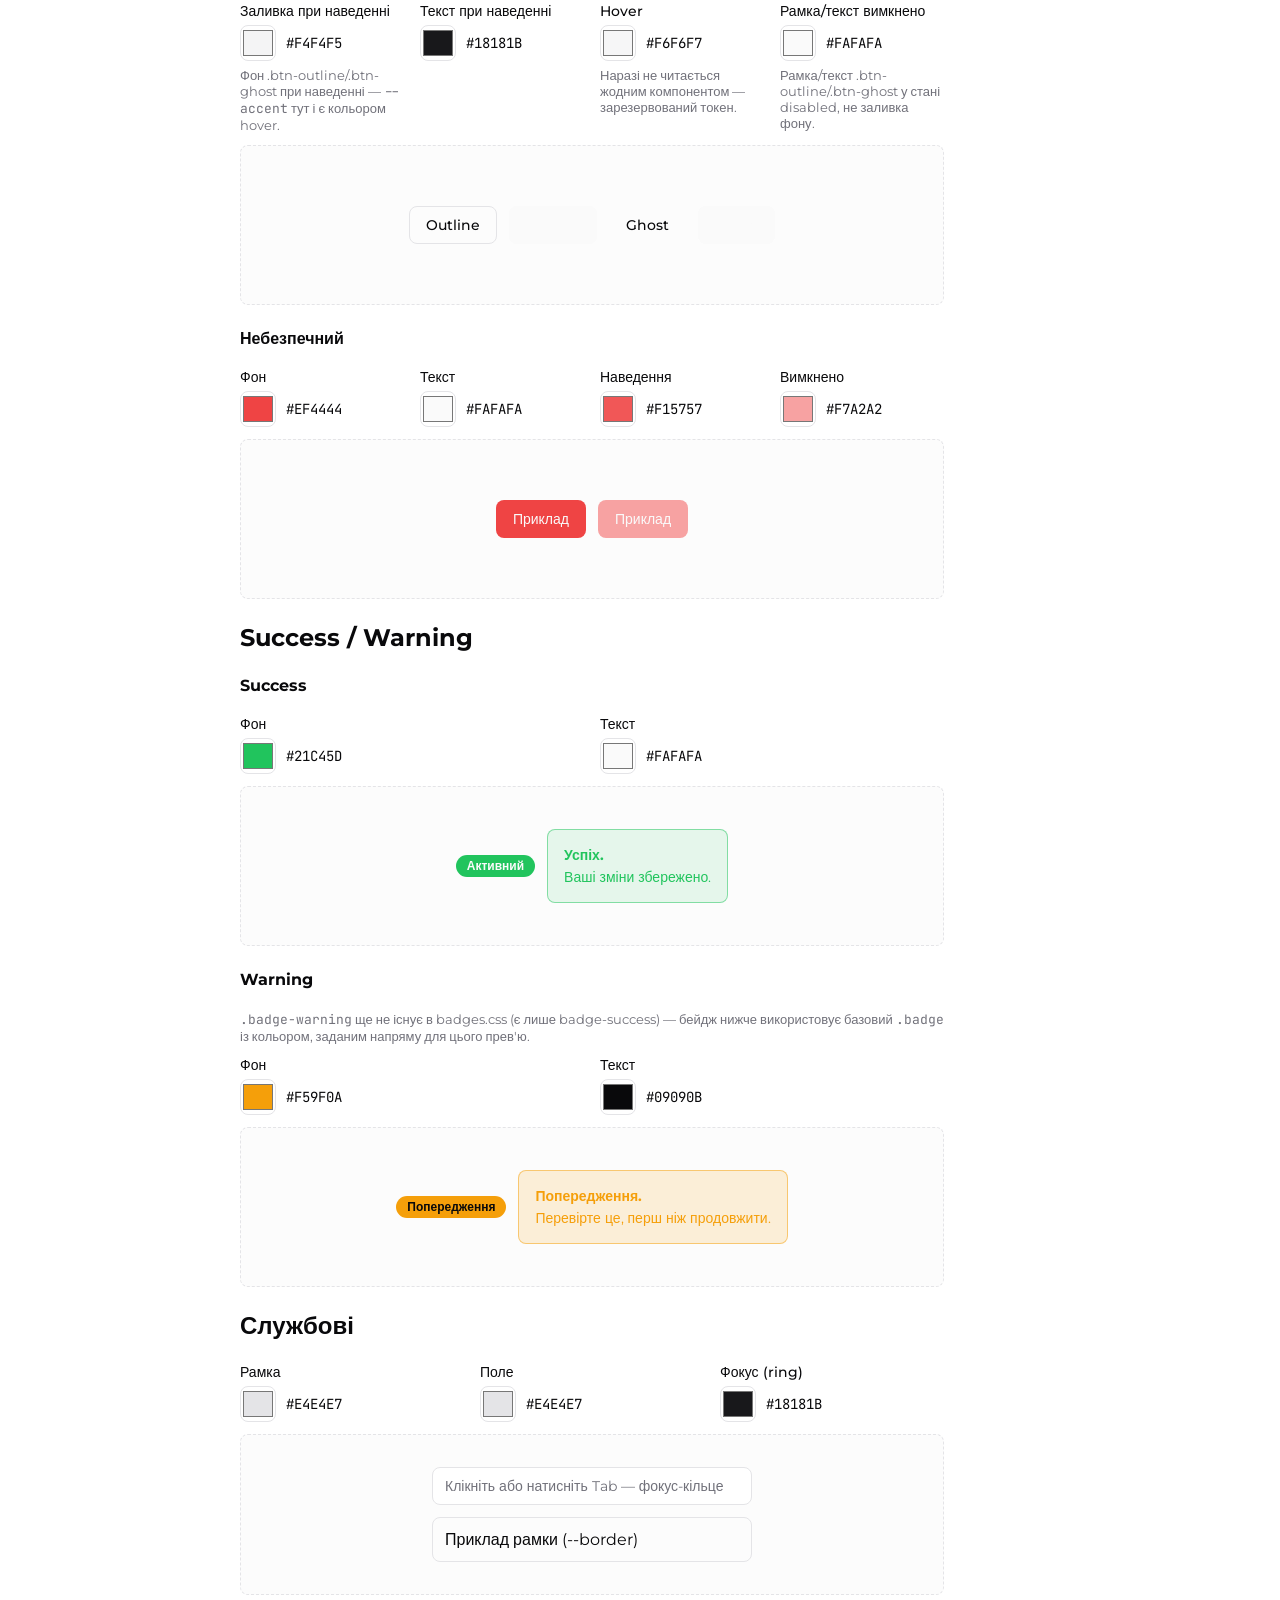
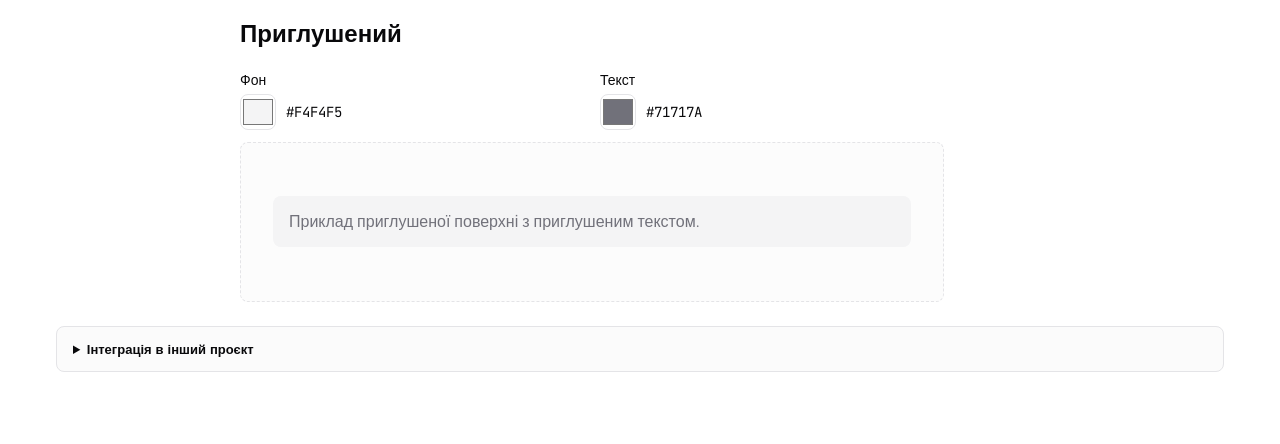
==== commit 06cd16ea: "feat(settings): full color token editor (29 fields, grouped) + save/load/reset toast feedback Co-Aut" ====
--- a/settings.html
+++ b/settings.html
@@ -47,70 +47,364 @@
           <button type="button" class="btn btn-primary btn-sm" id="builder-edit-light" aria-pressed="true">Редагувати: Світла тема</button>
           <button type="button" class="btn btn-outline btn-sm" id="builder-edit-dark" aria-pressed="false">Редагувати: Темна тема</button>
         </div>
-        <div class="grid-3 gap-4">
-          <div class="field">
-            <label class="label">Первинний</label>
-            <div class="input-color">
-              <label class="input-color-swatch"><input type="color" id="cfg-color-primary" /></label>
-              <span class="input-color-value font-mono" id="cfg-color-primary-hex"></span>
-            </div>
-          </div>
-          <div class="field">
-            <label class="label">Вторинний</label>
-            <div class="input-color">
-              <label class="input-color-swatch"><input type="color" id="cfg-color-secondary" /></label>
-              <span class="input-color-value font-mono" id="cfg-color-secondary-hex"></span>
-            </div>
-          </div>
-          <div class="field">
-            <label class="label">Акцент</label>
-            <div class="input-color">
-              <label class="input-color-swatch"><input type="color" id="cfg-color-accent" /></label>
-              <span class="input-color-value font-mono" id="cfg-color-accent-hex"></span>
-            </div>
-          </div>
-          <div class="field">
-            <label class="label">Небезпечний</label>
-            <div class="input-color">
-              <label class="input-color-swatch"><input type="color" id="cfg-color-destructive" /></label>
-              <span class="input-color-value font-mono" id="cfg-color-destructive-hex"></span>
-            </div>
-          </div>
-          <div class="field">
-            <label class="label">Фон</label>
-            <div class="input-color">
-              <label class="input-color-swatch"><input type="color" id="cfg-color-background" /></label>
-              <span class="input-color-value font-mono" id="cfg-color-background-hex"></span>
-            </div>
-          </div>
-          <div class="field">
-            <label class="label">Текст</label>
-            <div class="input-color">
-              <label class="input-color-swatch"><input type="color" id="cfg-color-foreground" /></label>
-              <span class="input-color-value font-mono" id="cfg-color-foreground-hex"></span>
-            </div>
-          </div>
-          <div class="field">
-            <label class="label">Приглушений</label>
-            <div class="input-color">
-              <label class="input-color-swatch"><input type="color" id="cfg-color-muted" /></label>
-              <span class="input-color-value font-mono" id="cfg-color-muted-hex"></span>
-            </div>
-          </div>
-          <div class="field">
-            <label class="label">Рамка</label>
-            <div class="input-color">
-              <label class="input-color-swatch"><input type="color" id="cfg-color-border" /></label>
-              <span class="input-color-value font-mono" id="cfg-color-border-hex"></span>
-            </div>
-          </div>
-          <div class="field">
-            <label class="label">Фокус (ring)</label>
-            <div class="input-color">
-              <label class="input-color-swatch"><input type="color" id="cfg-color-ring" /></label>
-              <span class="input-color-value font-mono" id="cfg-color-ring-hex"></span>
-            </div>
-          </div>
+        <!-- Every real component used as a live preview below lives inside this
+             one wrapper. js/builder.js sets all 29 color tokens as inline custom
+             properties on it (renderColorGroupPreviews()), so nested components
+             resolve hsl(var(--role)) to whichever theme (light/dark) is
+             currently being edited above, isolated from the page's own ambient
+             [data-theme] — same isolation idea as before, just one shared
+             wrapper instead of a dedicated preview card per element. -->
+        <div id="color-groups-preview-scope" class="flex flex-col gap-8">
+
+          <!-- Основа -->
+          <div>
+            <h3>Основа</h3>
+            <div class="grid-2 gap-4 mt-3">
+              <div class="field">
+                <label class="label">Фон</label>
+                <div class="input-color">
+                  <label class="input-color-swatch"><input type="color" id="cfg-color-background" /></label>
+                  <span class="input-color-value font-mono" id="cfg-color-background-hex"></span>
+                </div>
+              </div>
+              <div class="field">
+                <label class="label">Текст</label>
+                <div class="input-color">
+                  <label class="input-color-swatch"><input type="color" id="cfg-color-foreground" /></label>
+                  <span class="input-color-value font-mono" id="cfg-color-foreground-hex"></span>
+                </div>
+              </div>
+            </div>
+            <div class="preview-area mt-3">
+              <div class="p-4" style="width: 100%; border-radius: var(--radius); border: 1px solid hsl(var(--border)); background-color: hsl(var(--background)); color: hsl(var(--foreground));">
+                Приклад тексту на фоні сторінки.
+              </div>
+            </div>
+          </div>
+
+          <!-- Картки -->
+          <div>
+            <h3>Картки</h3>
+            <div class="grid-2 gap-4 mt-3">
+              <div class="field">
+                <label class="label">Фон картки</label>
+                <div class="input-color">
+                  <label class="input-color-swatch"><input type="color" id="cfg-color-card" /></label>
+                  <span class="input-color-value font-mono" id="cfg-color-card-hex"></span>
+                </div>
+              </div>
+              <div class="field">
+                <label class="label">Текст картки</label>
+                <div class="input-color">
+                  <label class="input-color-swatch"><input type="color" id="cfg-color-card-foreground" /></label>
+                  <span class="input-color-value font-mono" id="cfg-color-card-foreground-hex"></span>
+                </div>
+              </div>
+            </div>
+            <div class="preview-area mt-3">
+              <div class="card" style="width: 100%; max-width: 20rem;">
+                <div class="card-header">
+                  <h3 class="card-title">Заголовок картки</h3>
+                </div>
+                <div class="card-content">
+                  <p class="text-sm">Приклад вмісту картки.</p>
+                </div>
+              </div>
+            </div>
+          </div>
+
+          <!-- Кнопки -->
+          <div>
+            <h3>Кнопки</h3>
+
+            <div class="mt-3">
+              <h4>Первинний</h4>
+              <div class="grid-4 gap-4 mt-2">
+                <div class="field">
+                  <label class="label">Фон</label>
+                  <div class="input-color">
+                    <label class="input-color-swatch"><input type="color" id="cfg-color-primary" /></label>
+                    <span class="input-color-value font-mono" id="cfg-color-primary-hex"></span>
+                  </div>
+                </div>
+                <div class="field">
+                  <label class="label">Текст</label>
+                  <div class="input-color">
+                    <label class="input-color-swatch"><input type="color" id="cfg-color-primary-foreground" /></label>
+                    <span class="input-color-value font-mono" id="cfg-color-primary-foreground-hex"></span>
+                  </div>
+                </div>
+                <div class="field">
+                  <label class="label">Наведення</label>
+                  <div class="input-color">
+                    <label class="input-color-swatch"><input type="color" id="cfg-color-primary-hover" /></label>
+                    <span class="input-color-value font-mono" id="cfg-color-primary-hover-hex"></span>
+                  </div>
+                </div>
+                <div class="field">
+                  <label class="label">Вимкнено</label>
+                  <div class="input-color">
+                    <label class="input-color-swatch"><input type="color" id="cfg-color-primary-disabled" /></label>
+                    <span class="input-color-value font-mono" id="cfg-color-primary-disabled-hex"></span>
+                  </div>
+                </div>
+              </div>
+              <div class="preview-area mt-3">
+                <div class="flex gap-3 items-center">
+                  <button type="button" class="btn btn-primary">Приклад</button>
+                  <button type="button" class="btn btn-primary" disabled>Приклад</button>
+                </div>
+              </div>
+            </div>
+
+            <div class="mt-6">
+              <h4>Вторинний</h4>
+              <div class="grid-4 gap-4 mt-2">
+                <div class="field">
+                  <label class="label">Фон</label>
+                  <div class="input-color">
+                    <label class="input-color-swatch"><input type="color" id="cfg-color-secondary" /></label>
+                    <span class="input-color-value font-mono" id="cfg-color-secondary-hex"></span>
+                  </div>
+                </div>
+                <div class="field">
+                  <label class="label">Текст</label>
+                  <div class="input-color">
+                    <label class="input-color-swatch"><input type="color" id="cfg-color-secondary-foreground" /></label>
+                    <span class="input-color-value font-mono" id="cfg-color-secondary-foreground-hex"></span>
+                  </div>
+                </div>
+                <div class="field">
+                  <label class="label">Наведення</label>
+                  <div class="input-color">
+                    <label class="input-color-swatch"><input type="color" id="cfg-color-secondary-hover" /></label>
+                    <span class="input-color-value font-mono" id="cfg-color-secondary-hover-hex"></span>
+                  </div>
+                </div>
+                <div class="field">
+                  <label class="label">Вимкнено</label>
+                  <div class="input-color">
+                    <label class="input-color-swatch"><input type="color" id="cfg-color-secondary-disabled" /></label>
+                    <span class="input-color-value font-mono" id="cfg-color-secondary-disabled-hex"></span>
+                  </div>
+                </div>
+              </div>
+              <div class="preview-area mt-3">
+                <div class="flex gap-3 items-center">
+                  <button type="button" class="btn btn-secondary">Приклад</button>
+                  <button type="button" class="btn btn-secondary" disabled>Приклад</button>
+                </div>
+              </div>
+            </div>
+
+            <div class="mt-6">
+              <h4>Акцент</h4>
+              <p class="field-hint">Немає власної заповненої кнопки (<span class="font-mono">.btn-accent</span> не існує) — ці поля керують лише <span class="font-mono">.btn-outline</span>/<span class="font-mono">.btn-ghost</span>.</p>
+              <div class="grid-4 gap-4 mt-2">
+                <div class="field">
+                  <label class="label">Заливка при наведенні</label>
+                  <div class="input-color">
+                    <label class="input-color-swatch"><input type="color" id="cfg-color-accent" /></label>
+                    <span class="input-color-value font-mono" id="cfg-color-accent-hex"></span>
+                  </div>
+                  <span class="field-hint">Фон .btn-outline/.btn-ghost при наведенні — <span class="font-mono">--accent</span> тут і є кольором hover.</span>
+                </div>
+                <div class="field">
+                  <label class="label">Текст при наведенні</label>
+                  <div class="input-color">
+                    <label class="input-color-swatch"><input type="color" id="cfg-color-accent-foreground" /></label>
+                    <span class="input-color-value font-mono" id="cfg-color-accent-foreground-hex"></span>
+                  </div>
+                </div>
+                <div class="field">
+                  <label class="label">Hover</label>
+                  <div class="input-color">
+                    <label class="input-color-swatch"><input type="color" id="cfg-color-accent-hover" /></label>
+                    <span class="input-color-value font-mono" id="cfg-color-accent-hover-hex"></span>
+                  </div>
+                  <span class="field-hint">Наразі не читається жодним компонентом — зарезервований токен.</span>
+                </div>
+                <div class="field">
+                  <label class="label">Рамка/текст вимкнено</label>
+                  <div class="input-color">
+                    <label class="input-color-swatch"><input type="color" id="cfg-color-accent-disabled" /></label>
+                    <span class="input-color-value font-mono" id="cfg-color-accent-disabled-hex"></span>
+                  </div>
+                  <span class="field-hint">Рамка/текст .btn-outline/.btn-ghost у стані disabled, не заливка фону.</span>
+                </div>
+              </div>
+              <div class="preview-area mt-3">
+                <div class="flex gap-3 items-center flex-wrap">
+                  <button type="button" class="btn btn-outline">Outline</button>
+                  <button type="button" class="btn btn-outline" disabled>Outline</button>
+                  <button type="button" class="btn btn-ghost">Ghost</button>
+                  <button type="button" class="btn btn-ghost" disabled>Ghost</button>
+                </div>
+              </div>
+            </div>
+
+            <div class="mt-6">
+              <h4>Небезпечний</h4>
+              <div class="grid-4 gap-4 mt-2">
+                <div class="field">
+                  <label class="label">Фон</label>
+                  <div class="input-color">
+                    <label class="input-color-swatch"><input type="color" id="cfg-color-destructive" /></label>
+                    <span class="input-color-value font-mono" id="cfg-color-destructive-hex"></span>
+                  </div>
+                </div>
+                <div class="field">
+                  <label class="label">Текст</label>
+                  <div class="input-color">
+                    <label class="input-color-swatch"><input type="color" id="cfg-color-destructive-foreground" /></label>
+                    <span class="input-color-value font-mono" id="cfg-color-destructive-foreground-hex"></span>
+                  </div>
+                </div>
+                <div class="field">
+                  <label class="label">Наведення</label>
+                  <div class="input-color">
+                    <label class="input-color-swatch"><input type="color" id="cfg-color-destructive-hover" /></label>
+                    <span class="input-color-value font-mono" id="cfg-color-destructive-hover-hex"></span>
+                  </div>
+                </div>
+                <div class="field">
+                  <label class="label">Вимкнено</label>
+                  <div class="input-color">
+                    <label class="input-color-swatch"><input type="color" id="cfg-color-destructive-disabled" /></label>
+                    <span class="input-color-value font-mono" id="cfg-color-destructive-disabled-hex"></span>
+                  </div>
+                </div>
+              </div>
+              <div class="preview-area mt-3">
+                <div class="flex gap-3 items-center">
+                  <button type="button" class="btn btn-destructive">Приклад</button>
+                  <button type="button" class="btn btn-destructive" disabled>Приклад</button>
+                </div>
+              </div>
+            </div>
+          </div>
+
+          <!-- Success / Warning -->
+          <div>
+            <h3>Success / Warning</h3>
+
+            <div class="mt-3">
+              <h4>Success</h4>
+              <div class="grid-2 gap-4 mt-2">
+                <div class="field">
+                  <label class="label">Фон</label>
+                  <div class="input-color">
+                    <label class="input-color-swatch"><input type="color" id="cfg-color-success" /></label>
+                    <span class="input-color-value font-mono" id="cfg-color-success-hex"></span>
+                  </div>
+                </div>
+                <div class="field">
+                  <label class="label">Текст</label>
+                  <div class="input-color">
+                    <label class="input-color-swatch"><input type="color" id="cfg-color-success-foreground" /></label>
+                    <span class="input-color-value font-mono" id="cfg-color-success-foreground-hex"></span>
+                  </div>
+                </div>
+              </div>
+              <div class="preview-area mt-3">
+                <div class="flex gap-3 items-center flex-wrap">
+                  <span class="badge badge-success">Активний</span>
+                  <div class="alert alert-success"><strong>Успіх.</strong><span>Ваші зміни збережено.</span></div>
+                </div>
+              </div>
+            </div>
+
+            <div class="mt-6">
+              <h4>Warning</h4>
+              <p class="field-hint"><span class="font-mono">.badge-warning</span> ще не існує в badges.css (є лише badge-success) — бейдж нижче використовує базовий <span class="font-mono">.badge</span> із кольором, заданим напряму для цього прев'ю.</p>
+              <div class="grid-2 gap-4 mt-2">
+                <div class="field">
+                  <label class="label">Фон</label>
+                  <div class="input-color">
+                    <label class="input-color-swatch"><input type="color" id="cfg-color-warning" /></label>
+                    <span class="input-color-value font-mono" id="cfg-color-warning-hex"></span>
+                  </div>
+                </div>
+                <div class="field">
+                  <label class="label">Текст</label>
+                  <div class="input-color">
+                    <label class="input-color-swatch"><input type="color" id="cfg-color-warning-foreground" /></label>
+                    <span class="input-color-value font-mono" id="cfg-color-warning-foreground-hex"></span>
+                  </div>
+                </div>
+              </div>
+              <div class="preview-area mt-3">
+                <div class="flex gap-3 items-center flex-wrap">
+                  <span class="badge" style="background-color: hsl(var(--warning)); color: hsl(var(--warning-foreground));">Попередження</span>
+                  <div class="alert alert-warning"><strong>Попередження.</strong><span>Перевірте це, перш ніж продовжити.</span></div>
+                </div>
+              </div>
+            </div>
+          </div>
+
+          <!-- Службові -->
+          <div>
+            <h3>Службові</h3>
+            <div class="grid-3 gap-4 mt-3">
+              <div class="field">
+                <label class="label">Рамка</label>
+                <div class="input-color">
+                  <label class="input-color-swatch"><input type="color" id="cfg-color-border" /></label>
+                  <span class="input-color-value font-mono" id="cfg-color-border-hex"></span>
+                </div>
+              </div>
+              <div class="field">
+                <label class="label">Поле</label>
+                <div class="input-color">
+                  <label class="input-color-swatch"><input type="color" id="cfg-color-input" /></label>
+                  <span class="input-color-value font-mono" id="cfg-color-input-hex"></span>
+                </div>
+              </div>
+              <div class="field">
+                <label class="label">Фокус (ring)</label>
+                <div class="input-color">
+                  <label class="input-color-swatch"><input type="color" id="cfg-color-ring" /></label>
+                  <span class="input-color-value font-mono" id="cfg-color-ring-hex"></span>
+                </div>
+              </div>
+            </div>
+            <div class="preview-area mt-3">
+              <div class="flex flex-col gap-3" style="width: 100%; max-width: 20rem;">
+                <input class="input" type="text" placeholder="Клікніть або натисніть Tab — фокус-кільце" />
+                <div class="p-3" style="border-radius: var(--radius); border: 1px solid hsl(var(--border));">Приклад рамки (--border)</div>
+              </div>
+            </div>
+          </div>
+
+          <!-- Приглушений (muted) — structural/neutral per docs/SETTINGS_UX.md, kept here
+               since it was already editable before; no dedicated preview beyond the
+               Основа/Картки boxes above, which already use --muted-adjacent surfaces
+               indirectly via .preview-area's own background. -->
+          <div>
+            <h3>Приглушений</h3>
+            <div class="grid-2 gap-4 mt-3">
+              <div class="field">
+                <label class="label">Фон</label>
+                <div class="input-color">
+                  <label class="input-color-swatch"><input type="color" id="cfg-color-muted" /></label>
+                  <span class="input-color-value font-mono" id="cfg-color-muted-hex"></span>
+                </div>
+              </div>
+              <div class="field">
+                <label class="label">Текст</label>
+                <div class="input-color">
+                  <label class="input-color-swatch"><input type="color" id="cfg-color-muted-foreground" /></label>
+                  <span class="input-color-value font-mono" id="cfg-color-muted-foreground-hex"></span>
+                </div>
+              </div>
+            </div>
+            <div class="preview-area mt-3">
+              <div class="p-4" style="width: 100%; border-radius: var(--radius); background-color: hsl(var(--muted)); color: hsl(var(--muted-foreground));">
+                Приклад приглушеної поверхні з приглушеним текстом.
+              </div>
+            </div>
+          </div>
+
         </div>
       </div>
 
--- a/css/theme.css
+++ b/css/theme.css
@@ -70,24 +70,36 @@
 
   --primary: 240 5.9% 10%;
   --primary-foreground: 0 0% 98%;
+  --primary-hover: 240 2.8% 19%;
+  --primary-disabled: 240 0.7% 55%;
 
   --secondary: 240 4.8% 95.9%;
   --secondary-foreground: 240 5.9% 10%;
+  --secondary-hover: 240 4.8% 96.7%;
+  --secondary-disabled: 240 4.8% 98%;
 
   --muted: 240 4.8% 95.9%;
   --muted-foreground: 240 3.8% 46.1%;
 
   --accent: 240 4.8% 95.9%;
   --accent-foreground: 240 5.9% 10%;
+  --accent-hover: 240 4.8% 96.7%;
+  --accent-disabled: 240 4.8% 98%;
 
   --destructive: 0 84.2% 60.2%;
   --destructive-foreground: 0 0% 98%;
+  --destructive-hover: 0 84.2% 64.2%;
+  --destructive-disabled: 0 84.2% 80.1%;
 
   --success: 142 71% 45%;
   --success-foreground: 0 0% 98%;
+  --success-hover: 142 58.1% 50.5%;
+  --success-disabled: 142 58.1% 72.5%;
 
   --warning: 38 92% 50%;
   --warning-foreground: 240 10% 3.9%;
+  --warning-hover: 38 92% 55%;
+  --warning-disabled: 38 92% 75%;
 
   --border: 240 5.9% 90%;
   --input: 240 5.9% 90%;
@@ -169,24 +181,36 @@
 
   --primary: 0 0% 98%;
   --primary-foreground: 240 5.9% 10%;
+  --primary-hover: 240 0.3% 88.6%;
+  --primary-disabled: 240 0.4% 51%;
 
   --secondary: 240 3.7% 15.9%;
   --secondary-foreground: 0 0% 98%;
+  --secondary-hover: 240 4.1% 13.5%;
+  --secondary-disabled: 240 4.9% 9.9%;
 
   --muted: 240 3.7% 15.9%;
   --muted-foreground: 240 5% 64.9%;
 
   --accent: 240 3.7% 15.9%;
   --accent-foreground: 0 0% 98%;
+  --accent-hover: 240 4.1% 13.5%;
+  --accent-disabled: 240 4.9% 9.9%;
 
   --destructive: 0 62.8% 30.6%;
   --destructive-foreground: 0 0% 98%;
+  --destructive-hover: 0 62% 27.9%;
+  --destructive-disabled: 0 56.3% 17.1%;
 
   --success: 142 71% 45%;
   --success-foreground: 0 0% 98%;
+  --success-hover: 142 70.4% 40.9%;
+  --success-disabled: 142 65.9% 24.3%;
 
   --warning: 38 92% 50%;
   --warning-foreground: 240 10% 3.9%;
+  --warning-hover: 38 91.1% 45.4%;
+  --warning-disabled: 38 84.6% 27%;
 
   --border: 240 3.7% 15.9%;
   --input: 240 3.7% 15.9%;
--- a/css/theme.css
+++ b/css/theme.css
@@ -70,24 +70,36 @@
 
   --primary: 240 5.9% 10%;
   --primary-foreground: 0 0% 98%;
+  --primary-hover: 240 2.8% 19%;
+  --primary-disabled: 240 0.7% 55%;
 
   --secondary: 240 4.8% 95.9%;
   --secondary-foreground: 240 5.9% 10%;
+  --secondary-hover: 240 4.8% 96.7%;
+  --secondary-disabled: 240 4.8% 98%;
 
   --muted: 240 4.8% 95.9%;
   --muted-foreground: 240 3.8% 46.1%;
 
   --accent: 240 4.8% 95.9%;
   --accent-foreground: 240 5.9% 10%;
+  --accent-hover: 240 4.8% 96.7%;
+  --accent-disabled: 240 4.8% 98%;
 
   --destructive: 0 84.2% 60.2%;
   --destructive-foreground: 0 0% 98%;
+  --destructive-hover: 0 84.2% 64.2%;
+  --destructive-disabled: 0 84.2% 80.1%;
 
   --success: 142 71% 45%;
   --success-foreground: 0 0% 98%;
+  --success-hover: 142 58.1% 50.5%;
+  --success-disabled: 142 58.1% 72.5%;
 
   --warning: 38 92% 50%;
   --warning-foreground: 240 10% 3.9%;
+  --warning-hover: 38 92% 55%;
+  --warning-disabled: 38 92% 75%;
 
   --border: 240 5.9% 90%;
   --input: 240 5.9% 90%;
@@ -169,24 +181,36 @@
 
   --primary: 0 0% 98%;
   --primary-foreground: 240 5.9% 10%;
+  --primary-hover: 240 0.3% 88.6%;
+  --primary-disabled: 240 0.4% 51%;
 
   --secondary: 240 3.7% 15.9%;
   --secondary-foreground: 0 0% 98%;
+  --secondary-hover: 240 4.1% 13.5%;
+  --secondary-disabled: 240 4.9% 9.9%;
 
   --muted: 240 3.7% 15.9%;
   --muted-foreground: 240 5% 64.9%;
 
   --accent: 240 3.7% 15.9%;
   --accent-foreground: 0 0% 98%;
+  --accent-hover: 240 4.1% 13.5%;
+  --accent-disabled: 240 4.9% 9.9%;
 
   --destructive: 0 62.8% 30.6%;
   --destructive-foreground: 0 0% 98%;
+  --destructive-hover: 0 62% 27.9%;
+  --destructive-disabled: 0 56.3% 17.1%;
 
   --success: 142 71% 45%;
   --success-foreground: 0 0% 98%;
+  --success-hover: 142 70.4% 40.9%;
+  --success-disabled: 142 65.9% 24.3%;
 
   --warning: 38 92% 50%;
   --warning-foreground: 240 10% 3.9%;
+  --warning-hover: 38 91.1% 45.4%;
+  --warning-disabled: 38 84.6% 27%;
 
   --border: 240 3.7% 15.9%;
   --input: 240 3.7% 15.9%;
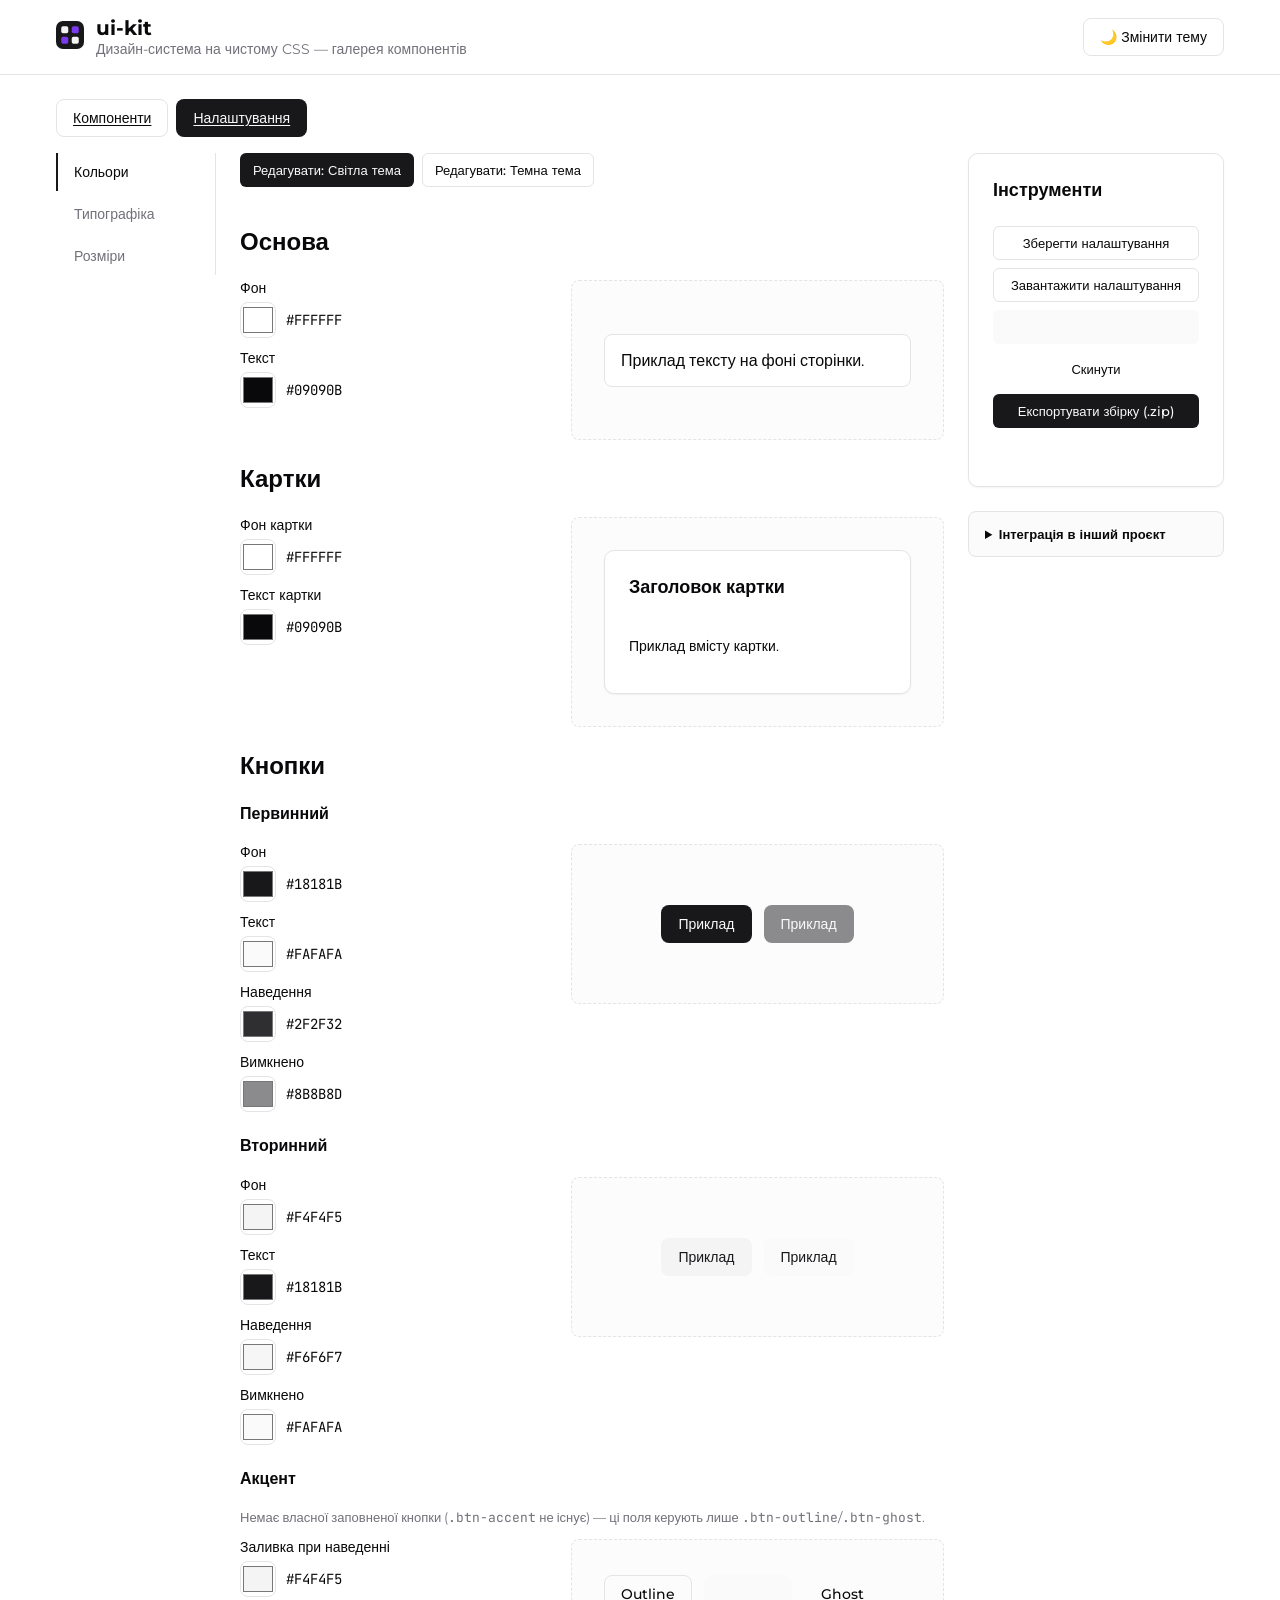
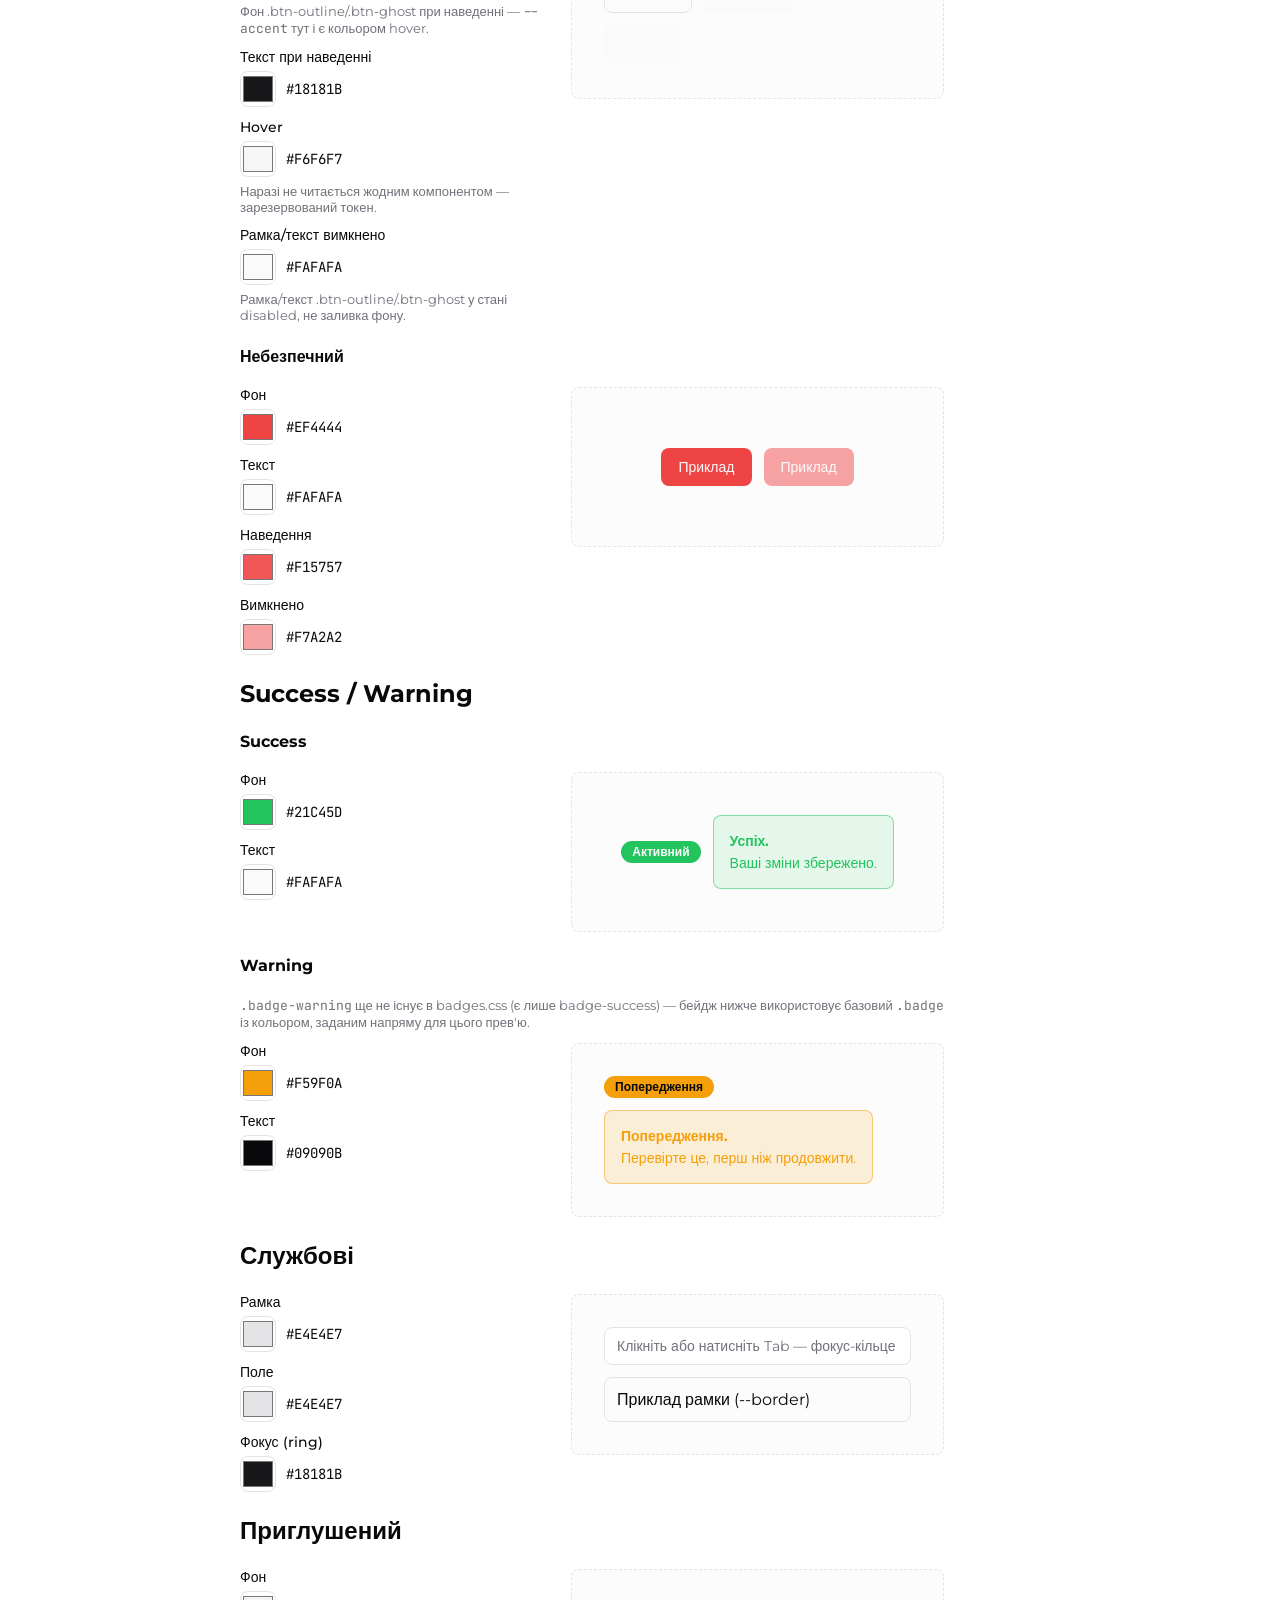
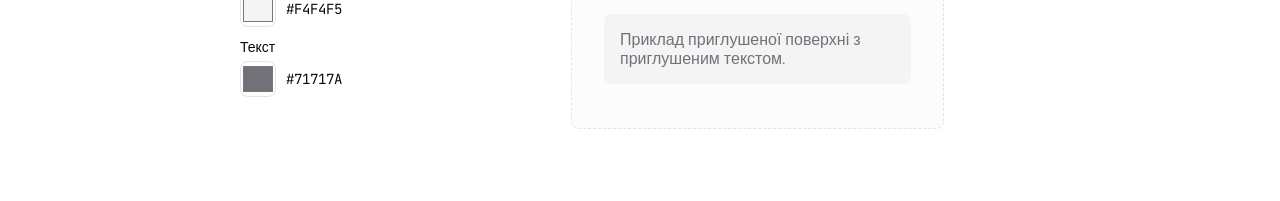
==== commit 5f5b3f72: "feat(settings): sticky tools card, 2-col groups, editable hex input, autosave + undo Co-Authored-By:" ====
--- a/settings.html
+++ b/settings.html
@@ -10,6 +10,25 @@
 <link rel="stylesheet" href="css/layout.css" />
 <link rel="stylesheet" href="css/gallery.css" />
 <link rel="stylesheet" href="css/builder.css" />
+<style>
+  /* Page-scoped only (not a css/components/* change): .input-color-value
+     used to be a plain read-only <span>; it's now an editable text input
+     (see js/builder.js), but native <input> chrome (border/padding/bg)
+     isn't reset by the .input-color-value rule in forms.css. Kept local to
+     this dev-tool page rather than touching the reusable kit CSS. */
+  .input-color-value {
+    border: none;
+    background: transparent;
+    padding: 0;
+    width: 5.5rem;
+    outline: none;
+  }
+  .input-color-value:focus-visible {
+    outline: 2px solid hsl(var(--ring));
+    outline-offset: 2px;
+    border-radius: var(--radius-sm);
+  }
+</style>
 </head>
 <body>
 
@@ -59,25 +78,27 @@
           <!-- Основа -->
           <div>
             <h3>Основа</h3>
-            <div class="grid-2 gap-4 mt-3">
-              <div class="field">
-                <label class="label">Фон</label>
-                <div class="input-color">
-                  <label class="input-color-swatch"><input type="color" id="cfg-color-background" /></label>
-                  <span class="input-color-value font-mono" id="cfg-color-background-hex"></span>
-                </div>
-              </div>
-              <div class="field">
-                <label class="label">Текст</label>
-                <div class="input-color">
-                  <label class="input-color-swatch"><input type="color" id="cfg-color-foreground" /></label>
-                  <span class="input-color-value font-mono" id="cfg-color-foreground-hex"></span>
-                </div>
-              </div>
-            </div>
-            <div class="preview-area mt-3">
-              <div class="p-4" style="width: 100%; border-radius: var(--radius); border: 1px solid hsl(var(--border)); background-color: hsl(var(--background)); color: hsl(var(--foreground));">
-                Приклад тексту на фоні сторінки.
+            <div class="color-group-row mt-3">
+              <div class="flex flex-col gap-3">
+                <div class="field">
+                  <label class="label">Фон</label>
+                  <div class="input-color">
+                    <label class="input-color-swatch"><input type="color" id="cfg-color-background" /></label>
+                    <input type="text" class="input-color-value font-mono" id="cfg-color-background-hex" autocomplete="off" spellcheck="false" />
+                  </div>
+                </div>
+                <div class="field">
+                  <label class="label">Текст</label>
+                  <div class="input-color">
+                    <label class="input-color-swatch"><input type="color" id="cfg-color-foreground" /></label>
+                    <input type="text" class="input-color-value font-mono" id="cfg-color-foreground-hex" autocomplete="off" spellcheck="false" />
+                  </div>
+                </div>
+              </div>
+              <div class="preview-area">
+                <div class="p-4" style="width: 100%; border-radius: var(--radius); border: 1px solid hsl(var(--border)); background-color: hsl(var(--background)); color: hsl(var(--foreground));">
+                  Приклад тексту на фоні сторінки.
+                </div>
               </div>
             </div>
           </div>
@@ -85,29 +106,31 @@
           <!-- Картки -->
           <div>
             <h3>Картки</h3>
-            <div class="grid-2 gap-4 mt-3">
-              <div class="field">
-                <label class="label">Фон картки</label>
-                <div class="input-color">
-                  <label class="input-color-swatch"><input type="color" id="cfg-color-card" /></label>
-                  <span class="input-color-value font-mono" id="cfg-color-card-hex"></span>
-                </div>
-              </div>
-              <div class="field">
-                <label class="label">Текст картки</label>
-                <div class="input-color">
-                  <label class="input-color-swatch"><input type="color" id="cfg-color-card-foreground" /></label>
-                  <span class="input-color-value font-mono" id="cfg-color-card-foreground-hex"></span>
-                </div>
-              </div>
-            </div>
-            <div class="preview-area mt-3">
-              <div class="card" style="width: 100%; max-width: 20rem;">
-                <div class="card-header">
-                  <h3 class="card-title">Заголовок картки</h3>
-                </div>
-                <div class="card-content">
-                  <p class="text-sm">Приклад вмісту картки.</p>
+            <div class="color-group-row mt-3">
+              <div class="flex flex-col gap-3">
+                <div class="field">
+                  <label class="label">Фон картки</label>
+                  <div class="input-color">
+                    <label class="input-color-swatch"><input type="color" id="cfg-color-card" /></label>
+                    <input type="text" class="input-color-value font-mono" id="cfg-color-card-hex" autocomplete="off" spellcheck="false" />
+                  </div>
+                </div>
+                <div class="field">
+                  <label class="label">Текст картки</label>
+                  <div class="input-color">
+                    <label class="input-color-swatch"><input type="color" id="cfg-color-card-foreground" /></label>
+                    <input type="text" class="input-color-value font-mono" id="cfg-color-card-foreground-hex" autocomplete="off" spellcheck="false" />
+                  </div>
+                </div>
+              </div>
+              <div class="preview-area">
+                <div class="card" style="width: 100%; max-width: 20rem;">
+                  <div class="card-header">
+                    <h3 class="card-title">Заголовок картки</h3>
+                  </div>
+                  <div class="card-content">
+                    <p class="text-sm">Приклад вмісту картки.</p>
+                  </div>
                 </div>
               </div>
             </div>
@@ -119,80 +142,84 @@
 
             <div class="mt-3">
               <h4>Первинний</h4>
-              <div class="grid-4 gap-4 mt-2">
-                <div class="field">
-                  <label class="label">Фон</label>
-                  <div class="input-color">
-                    <label class="input-color-swatch"><input type="color" id="cfg-color-primary" /></label>
-                    <span class="input-color-value font-mono" id="cfg-color-primary-hex"></span>
-                  </div>
-                </div>
-                <div class="field">
-                  <label class="label">Текст</label>
-                  <div class="input-color">
-                    <label class="input-color-swatch"><input type="color" id="cfg-color-primary-foreground" /></label>
-                    <span class="input-color-value font-mono" id="cfg-color-primary-foreground-hex"></span>
-                  </div>
-                </div>
-                <div class="field">
-                  <label class="label">Наведення</label>
-                  <div class="input-color">
-                    <label class="input-color-swatch"><input type="color" id="cfg-color-primary-hover" /></label>
-                    <span class="input-color-value font-mono" id="cfg-color-primary-hover-hex"></span>
-                  </div>
-                </div>
-                <div class="field">
-                  <label class="label">Вимкнено</label>
-                  <div class="input-color">
-                    <label class="input-color-swatch"><input type="color" id="cfg-color-primary-disabled" /></label>
-                    <span class="input-color-value font-mono" id="cfg-color-primary-disabled-hex"></span>
-                  </div>
-                </div>
-              </div>
-              <div class="preview-area mt-3">
-                <div class="flex gap-3 items-center">
-                  <button type="button" class="btn btn-primary">Приклад</button>
-                  <button type="button" class="btn btn-primary" disabled>Приклад</button>
+              <div class="color-group-row mt-2">
+                <div class="flex flex-col gap-3">
+                  <div class="field">
+                    <label class="label">Фон</label>
+                    <div class="input-color">
+                      <label class="input-color-swatch"><input type="color" id="cfg-color-primary" /></label>
+                      <input type="text" class="input-color-value font-mono" id="cfg-color-primary-hex" autocomplete="off" spellcheck="false" />
+                    </div>
+                  </div>
+                  <div class="field">
+                    <label class="label">Текст</label>
+                    <div class="input-color">
+                      <label class="input-color-swatch"><input type="color" id="cfg-color-primary-foreground" /></label>
+                      <input type="text" class="input-color-value font-mono" id="cfg-color-primary-foreground-hex" autocomplete="off" spellcheck="false" />
+                    </div>
+                  </div>
+                  <div class="field">
+                    <label class="label">Наведення</label>
+                    <div class="input-color">
+                      <label class="input-color-swatch"><input type="color" id="cfg-color-primary-hover" /></label>
+                      <input type="text" class="input-color-value font-mono" id="cfg-color-primary-hover-hex" autocomplete="off" spellcheck="false" />
+                    </div>
+                  </div>
+                  <div class="field">
+                    <label class="label">Вимкнено</label>
+                    <div class="input-color">
+                      <label class="input-color-swatch"><input type="color" id="cfg-color-primary-disabled" /></label>
+                      <input type="text" class="input-color-value font-mono" id="cfg-color-primary-disabled-hex" autocomplete="off" spellcheck="false" />
+                    </div>
+                  </div>
+                </div>
+                <div class="preview-area">
+                  <div class="flex gap-3 items-center">
+                    <button type="button" class="btn btn-primary">Приклад</button>
+                    <button type="button" class="btn btn-primary" disabled>Приклад</button>
+                  </div>
                 </div>
               </div>
             </div>
 
             <div class="mt-6">
               <h4>Вторинний</h4>
-              <div class="grid-4 gap-4 mt-2">
-                <div class="field">
-                  <label class="label">Фон</label>
-                  <div class="input-color">
-                    <label class="input-color-swatch"><input type="color" id="cfg-color-secondary" /></label>
-                    <span class="input-color-value font-mono" id="cfg-color-secondary-hex"></span>
-                  </div>
-                </div>
-                <div class="field">
-                  <label class="label">Текст</label>
-                  <div class="input-color">
-                    <label class="input-color-swatch"><input type="color" id="cfg-color-secondary-foreground" /></label>
-                    <span class="input-color-value font-mono" id="cfg-color-secondary-foreground-hex"></span>
-                  </div>
-                </div>
-                <div class="field">
-                  <label class="label">Наведення</label>
-                  <div class="input-color">
-                    <label class="input-color-swatch"><input type="color" id="cfg-color-secondary-hover" /></label>
-                    <span class="input-color-value font-mono" id="cfg-color-secondary-hover-hex"></span>
-                  </div>
-                </div>
-                <div class="field">
-                  <label class="label">Вимкнено</label>
-                  <div class="input-color">
-                    <label class="input-color-swatch"><input type="color" id="cfg-color-secondary-disabled" /></label>
-                    <span class="input-color-value font-mono" id="cfg-color-secondary-disabled-hex"></span>
-                  </div>
-                </div>
-              </div>
-              <div class="preview-area mt-3">
-                <div class="flex gap-3 items-center">
-                  <button type="button" class="btn btn-secondary">Приклад</button>
-                  <button type="button" class="btn btn-secondary" disabled>Приклад</button>
+              <div class="color-group-row mt-2">
+                <div class="flex flex-col gap-3">
+                  <div class="field">
+                    <label class="label">Фон</label>
+                    <div class="input-color">
+                      <label class="input-color-swatch"><input type="color" id="cfg-color-secondary" /></label>
+                      <input type="text" class="input-color-value font-mono" id="cfg-color-secondary-hex" autocomplete="off" spellcheck="false" />
+                    </div>
+                  </div>
+                  <div class="field">
+                    <label class="label">Текст</label>
+                    <div class="input-color">
+                      <label class="input-color-swatch"><input type="color" id="cfg-color-secondary-foreground" /></label>
+                      <input type="text" class="input-color-value font-mono" id="cfg-color-secondary-foreground-hex" autocomplete="off" spellcheck="false" />
+                    </div>
+                  </div>
+                  <div class="field">
+                    <label class="label">Наведення</label>
+                    <div class="input-color">
+                      <label class="input-color-swatch"><input type="color" id="cfg-color-secondary-hover" /></label>
+                      <input type="text" class="input-color-value font-mono" id="cfg-color-secondary-hover-hex" autocomplete="off" spellcheck="false" />
+                    </div>
+                  </div>
+                  <div class="field">
+                    <label class="label">Вимкнено</label>
+                    <div class="input-color">
+                      <label class="input-color-swatch"><input type="color" id="cfg-color-secondary-disabled" /></label>
+                      <input type="text" class="input-color-value font-mono" id="cfg-color-secondary-disabled-hex" autocomplete="off" spellcheck="false" />
+                    </div>
+                  </div>
+                </div>
+                <div class="preview-area">
+                  <div class="flex gap-3 items-center">
+                    <button type="button" class="btn btn-secondary">Приклад</button>
+                    <button type="button" class="btn btn-secondary" disabled>Приклад</button>
+                  </div>
                 </div>
               </div>
             </div>
@@ -200,85 +227,89 @@
             <div class="mt-6">
               <h4>Акцент</h4>
               <p class="field-hint">Немає власної заповненої кнопки (<span class="font-mono">.btn-accent</span> не існує) — ці поля керують лише <span class="font-mono">.btn-outline</span>/<span class="font-mono">.btn-ghost</span>.</p>
-              <div class="grid-4 gap-4 mt-2">
-                <div class="field">
-                  <label class="label">Заливка при наведенні</label>
-                  <div class="input-color">
-                    <label class="input-color-swatch"><input type="color" id="cfg-color-accent" /></label>
-                    <span class="input-color-value font-mono" id="cfg-color-accent-hex"></span>
-                  </div>
-                  <span class="field-hint">Фон .btn-outline/.btn-ghost при наведенні — <span class="font-mono">--accent</span> тут і є кольором hover.</span>
-                </div>
-                <div class="field">
-                  <label class="label">Текст при наведенні</label>
-                  <div class="input-color">
-                    <label class="input-color-swatch"><input type="color" id="cfg-color-accent-foreground" /></label>
-                    <span class="input-color-value font-mono" id="cfg-color-accent-foreground-hex"></span>
-                  </div>
-                </div>
-                <div class="field">
-                  <label class="label">Hover</label>
-                  <div class="input-color">
-                    <label class="input-color-swatch"><input type="color" id="cfg-color-accent-hover" /></label>
-                    <span class="input-color-value font-mono" id="cfg-color-accent-hover-hex"></span>
-                  </div>
-                  <span class="field-hint">Наразі не читається жодним компонентом — зарезервований токен.</span>
-                </div>
-                <div class="field">
-                  <label class="label">Рамка/текст вимкнено</label>
-                  <div class="input-color">
-                    <label class="input-color-swatch"><input type="color" id="cfg-color-accent-disabled" /></label>
-                    <span class="input-color-value font-mono" id="cfg-color-accent-disabled-hex"></span>
-                  </div>
-                  <span class="field-hint">Рамка/текст .btn-outline/.btn-ghost у стані disabled, не заливка фону.</span>
-                </div>
-              </div>
-              <div class="preview-area mt-3">
-                <div class="flex gap-3 items-center flex-wrap">
-                  <button type="button" class="btn btn-outline">Outline</button>
-                  <button type="button" class="btn btn-outline" disabled>Outline</button>
-                  <button type="button" class="btn btn-ghost">Ghost</button>
-                  <button type="button" class="btn btn-ghost" disabled>Ghost</button>
+              <div class="color-group-row mt-2">
+                <div class="flex flex-col gap-3">
+                  <div class="field">
+                    <label class="label">Заливка при наведенні</label>
+                    <div class="input-color">
+                      <label class="input-color-swatch"><input type="color" id="cfg-color-accent" /></label>
+                      <input type="text" class="input-color-value font-mono" id="cfg-color-accent-hex" autocomplete="off" spellcheck="false" />
+                    </div>
+                    <span class="field-hint">Фон .btn-outline/.btn-ghost при наведенні — <span class="font-mono">--accent</span> тут і є кольором hover.</span>
+                  </div>
+                  <div class="field">
+                    <label class="label">Текст при наведенні</label>
+                    <div class="input-color">
+                      <label class="input-color-swatch"><input type="color" id="cfg-color-accent-foreground" /></label>
+                      <input type="text" class="input-color-value font-mono" id="cfg-color-accent-foreground-hex" autocomplete="off" spellcheck="false" />
+                    </div>
+                  </div>
+                  <div class="field">
+                    <label class="label">Hover</label>
+                    <div class="input-color">
+                      <label class="input-color-swatch"><input type="color" id="cfg-color-accent-hover" /></label>
+                      <input type="text" class="input-color-value font-mono" id="cfg-color-accent-hover-hex" autocomplete="off" spellcheck="false" />
+                    </div>
+                    <span class="field-hint">Наразі не читається жодним компонентом — зарезервований токен.</span>
+                  </div>
+                  <div class="field">
+                    <label class="label">Рамка/текст вимкнено</label>
+                    <div class="input-color">
+                      <label class="input-color-swatch"><input type="color" id="cfg-color-accent-disabled" /></label>
+                      <input type="text" class="input-color-value font-mono" id="cfg-color-accent-disabled-hex" autocomplete="off" spellcheck="false" />
+                    </div>
+                    <span class="field-hint">Рамка/текст .btn-outline/.btn-ghost у стані disabled, не заливка фону.</span>
+                  </div>
+                </div>
+                <div class="preview-area">
+                  <div class="flex gap-3 items-center flex-wrap">
+                    <button type="button" class="btn btn-outline">Outline</button>
+                    <button type="button" class="btn btn-outline" disabled>Outline</button>
+                    <button type="button" class="btn btn-ghost">Ghost</button>
+                    <button type="button" class="btn btn-ghost" disabled>Ghost</button>
+                  </div>
                 </div>
               </div>
             </div>
 
             <div class="mt-6">
               <h4>Небезпечний</h4>
-              <div class="grid-4 gap-4 mt-2">
-                <div class="field">
-                  <label class="label">Фон</label>
-                  <div class="input-color">
-                    <label class="input-color-swatch"><input type="color" id="cfg-color-destructive" /></label>
-                    <span class="input-color-value font-mono" id="cfg-color-destructive-hex"></span>
-                  </div>
-                </div>
-                <div class="field">
-                  <label class="label">Текст</label>
-                  <div class="input-color">
-                    <label class="input-color-swatch"><input type="color" id="cfg-color-destructive-foreground" /></label>
-                    <span class="input-color-value font-mono" id="cfg-color-destructive-foreground-hex"></span>
-                  </div>
-                </div>
-                <div class="field">
-                  <label class="label">Наведення</label>
-                  <div class="input-color">
-                    <label class="input-color-swatch"><input type="color" id="cfg-color-destructive-hover" /></label>
-                    <span class="input-color-value font-mono" id="cfg-color-destructive-hover-hex"></span>
-                  </div>
-                </div>
-                <div class="field">
-                  <label class="label">Вимкнено</label>
-                  <div class="input-color">
-                    <label class="input-color-swatch"><input type="color" id="cfg-color-destructive-disabled" /></label>
-                    <span class="input-color-value font-mono" id="cfg-color-destructive-disabled-hex"></span>
-                  </div>
-                </div>
-              </div>
-              <div class="preview-area mt-3">
-                <div class="flex gap-3 items-center">
-                  <button type="button" class="btn btn-destructive">Приклад</button>
-                  <button type="button" class="btn btn-destructive" disabled>Приклад</button>
+              <div class="color-group-row mt-2">
+                <div class="flex flex-col gap-3">
+                  <div class="field">
+                    <label class="label">Фон</label>
+                    <div class="input-color">
+                      <label class="input-color-swatch"><input type="color" id="cfg-color-destructive" /></label>
+                      <input type="text" class="input-color-value font-mono" id="cfg-color-destructive-hex" autocomplete="off" spellcheck="false" />
+                    </div>
+                  </div>
+                  <div class="field">
+                    <label class="label">Текст</label>
+                    <div class="input-color">
+                      <label class="input-color-swatch"><input type="color" id="cfg-color-destructive-foreground" /></label>
+                      <input type="text" class="input-color-value font-mono" id="cfg-color-destructive-foreground-hex" autocomplete="off" spellcheck="false" />
+                    </div>
+                  </div>
+                  <div class="field">
+                    <label class="label">Наведення</label>
+                    <div class="input-color">
+                      <label class="input-color-swatch"><input type="color" id="cfg-color-destructive-hover" /></label>
+                      <input type="text" class="input-color-value font-mono" id="cfg-color-destructive-hover-hex" autocomplete="off" spellcheck="false" />
+                    </div>
+                  </div>
+                  <div class="field">
+                    <label class="label">Вимкнено</label>
+                    <div class="input-color">
+                      <label class="input-color-swatch"><input type="color" id="cfg-color-destructive-disabled" /></label>
+                      <input type="text" class="input-color-value font-mono" id="cfg-color-destructive-disabled-hex" autocomplete="off" spellcheck="false" />
+                    </div>
+                  </div>
+                </div>
+                <div class="preview-area">
+                  <div class="flex gap-3 items-center">
+                    <button type="button" class="btn btn-destructive">Приклад</button>
+                    <button type="button" class="btn btn-destructive" disabled>Приклад</button>
+                  </div>
                 </div>
               </div>
             </div>
@@ -290,26 +321,28 @@
 
             <div class="mt-3">
               <h4>Success</h4>
-              <div class="grid-2 gap-4 mt-2">
-                <div class="field">
-                  <label class="label">Фон</label>
-                  <div class="input-color">
-                    <label class="input-color-swatch"><input type="color" id="cfg-color-success" /></label>
-                    <span class="input-color-value font-mono" id="cfg-color-success-hex"></span>
-                  </div>
-                </div>
-                <div class="field">
-                  <label class="label">Текст</label>
-                  <div class="input-color">
-                    <label class="input-color-swatch"><input type="color" id="cfg-color-success-foreground" /></label>
-                    <span class="input-color-value font-mono" id="cfg-color-success-foreground-hex"></span>
-                  </div>
-                </div>
-              </div>
-              <div class="preview-area mt-3">
-                <div class="flex gap-3 items-center flex-wrap">
-                  <span class="badge badge-success">Активний</span>
-                  <div class="alert alert-success"><strong>Успіх.</strong><span>Ваші зміни збережено.</span></div>
+              <div class="color-group-row mt-2">
+                <div class="flex flex-col gap-3">
+                  <div class="field">
+                    <label class="label">Фон</label>
+                    <div class="input-color">
+                      <label class="input-color-swatch"><input type="color" id="cfg-color-success" /></label>
+                      <input type="text" class="input-color-value font-mono" id="cfg-color-success-hex" autocomplete="off" spellcheck="false" />
+                    </div>
+                  </div>
+                  <div class="field">
+                    <label class="label">Текст</label>
+                    <div class="input-color">
+                      <label class="input-color-swatch"><input type="color" id="cfg-color-success-foreground" /></label>
+                      <input type="text" class="input-color-value font-mono" id="cfg-color-success-foreground-hex" autocomplete="off" spellcheck="false" />
+                    </div>
+                  </div>
+                </div>
+                <div class="preview-area">
+                  <div class="flex gap-3 items-center flex-wrap">
+                    <span class="badge badge-success">Активний</span>
+                    <div class="alert alert-success"><strong>Успіх.</strong><span>Ваші зміни збережено.</span></div>
+                  </div>
                 </div>
               </div>
             </div>
@@ -317,26 +350,28 @@
             <div class="mt-6">
               <h4>Warning</h4>
               <p class="field-hint"><span class="font-mono">.badge-warning</span> ще не існує в badges.css (є лише badge-success) — бейдж нижче використовує базовий <span class="font-mono">.badge</span> із кольором, заданим напряму для цього прев'ю.</p>
-              <div class="grid-2 gap-4 mt-2">
-                <div class="field">
-                  <label class="label">Фон</label>
-                  <div class="input-color">
-                    <label class="input-color-swatch"><input type="color" id="cfg-color-warning" /></label>
-                    <span class="input-color-value font-mono" id="cfg-color-warning-hex"></span>
-                  </div>
-                </div>
-                <div class="field">
-                  <label class="label">Текст</label>
-                  <div class="input-color">
-                    <label class="input-color-swatch"><input type="color" id="cfg-color-warning-foreground" /></label>
-                    <span class="input-color-value font-mono" id="cfg-color-warning-foreground-hex"></span>
-                  </div>
-                </div>
-              </div>
-              <div class="preview-area mt-3">
-                <div class="flex gap-3 items-center flex-wrap">
-                  <span class="badge" style="background-color: hsl(var(--warning)); color: hsl(var(--warning-foreground));">Попередження</span>
-                  <div class="alert alert-warning"><strong>Попередження.</strong><span>Перевірте це, перш ніж продовжити.</span></div>
+              <div class="color-group-row mt-2">
+                <div class="flex flex-col gap-3">
+                  <div class="field">
+                    <label class="label">Фон</label>
+                    <div class="input-color">
+                      <label class="input-color-swatch"><input type="color" id="cfg-color-warning" /></label>
+                      <input type="text" class="input-color-value font-mono" id="cfg-color-warning-hex" autocomplete="off" spellcheck="false" />
+                    </div>
+                  </div>
+                  <div class="field">
+                    <label class="label">Текст</label>
+                    <div class="input-color">
+                      <label class="input-color-swatch"><input type="color" id="cfg-color-warning-foreground" /></label>
+                      <input type="text" class="input-color-value font-mono" id="cfg-color-warning-foreground-hex" autocomplete="off" spellcheck="false" />
+                    </div>
+                  </div>
+                </div>
+                <div class="preview-area">
+                  <div class="flex gap-3 items-center flex-wrap">
+                    <span class="badge" style="background-color: hsl(var(--warning)); color: hsl(var(--warning-foreground));">Попередження</span>
+                    <div class="alert alert-warning"><strong>Попередження.</strong><span>Перевірте це, перш ніж продовжити.</span></div>
+                  </div>
                 </div>
               </div>
             </div>
@@ -345,33 +380,35 @@
           <!-- Службові -->
           <div>
             <h3>Службові</h3>
-            <div class="grid-3 gap-4 mt-3">
-              <div class="field">
-                <label class="label">Рамка</label>
-                <div class="input-color">
-                  <label class="input-color-swatch"><input type="color" id="cfg-color-border" /></label>
-                  <span class="input-color-value font-mono" id="cfg-color-border-hex"></span>
-                </div>
-              </div>
-              <div class="field">
-                <label class="label">Поле</label>
-                <div class="input-color">
-                  <label class="input-color-swatch"><input type="color" id="cfg-color-input" /></label>
-                  <span class="input-color-value font-mono" id="cfg-color-input-hex"></span>
-                </div>
-              </div>
-              <div class="field">
-                <label class="label">Фокус (ring)</label>
-                <div class="input-color">
-                  <label class="input-color-swatch"><input type="color" id="cfg-color-ring" /></label>
-                  <span class="input-color-value font-mono" id="cfg-color-ring-hex"></span>
-                </div>
-              </div>
-            </div>
-            <div class="preview-area mt-3">
-              <div class="flex flex-col gap-3" style="width: 100%; max-width: 20rem;">
-                <input class="input" type="text" placeholder="Клікніть або натисніть Tab — фокус-кільце" />
-                <div class="p-3" style="border-radius: var(--radius); border: 1px solid hsl(var(--border));">Приклад рамки (--border)</div>
+            <div class="color-group-row mt-3">
+              <div class="flex flex-col gap-3">
+                <div class="field">
+                  <label class="label">Рамка</label>
+                  <div class="input-color">
+                    <label class="input-color-swatch"><input type="color" id="cfg-color-border" /></label>
+                    <input type="text" class="input-color-value font-mono" id="cfg-color-border-hex" autocomplete="off" spellcheck="false" />
+                  </div>
+                </div>
+                <div class="field">
+                  <label class="label">Поле</label>
+                  <div class="input-color">
+                    <label class="input-color-swatch"><input type="color" id="cfg-color-input" /></label>
+                    <input type="text" class="input-color-value font-mono" id="cfg-color-input-hex" autocomplete="off" spellcheck="false" />
+                  </div>
+                </div>
+                <div class="field">
+                  <label class="label">Фокус (ring)</label>
+                  <div class="input-color">
+                    <label class="input-color-swatch"><input type="color" id="cfg-color-ring" /></label>
+                    <input type="text" class="input-color-value font-mono" id="cfg-color-ring-hex" autocomplete="off" spellcheck="false" />
+                  </div>
+                </div>
+              </div>
+              <div class="preview-area">
+                <div class="flex flex-col gap-3" style="width: 100%; max-width: 20rem;">
+                  <input class="input" type="text" placeholder="Клікніть або натисніть Tab — фокус-кільце" />
+                  <div class="p-3" style="border-radius: var(--radius); border: 1px solid hsl(var(--border));">Приклад рамки (--border)</div>
+                </div>
               </div>
             </div>
           </div>
@@ -382,25 +419,27 @@
                indirectly via .preview-area's own background. -->
           <div>
             <h3>Приглушений</h3>
-            <div class="grid-2 gap-4 mt-3">
-              <div class="field">
-                <label class="label">Фон</label>
-                <div class="input-color">
-                  <label class="input-color-swatch"><input type="color" id="cfg-color-muted" /></label>
-                  <span class="input-color-value font-mono" id="cfg-color-muted-hex"></span>
-                </div>
-              </div>
-              <div class="field">
-                <label class="label">Текст</label>
-                <div class="input-color">
-                  <label class="input-color-swatch"><input type="color" id="cfg-color-muted-foreground" /></label>
-                  <span class="input-color-value font-mono" id="cfg-color-muted-foreground-hex"></span>
-                </div>
-              </div>
-            </div>
-            <div class="preview-area mt-3">
-              <div class="p-4" style="width: 100%; border-radius: var(--radius); background-color: hsl(var(--muted)); color: hsl(var(--muted-foreground));">
-                Приклад приглушеної поверхні з приглушеним текстом.
+            <div class="color-group-row mt-3">
+              <div class="flex flex-col gap-3">
+                <div class="field">
+                  <label class="label">Фон</label>
+                  <div class="input-color">
+                    <label class="input-color-swatch"><input type="color" id="cfg-color-muted" /></label>
+                    <input type="text" class="input-color-value font-mono" id="cfg-color-muted-hex" autocomplete="off" spellcheck="false" />
+                  </div>
+                </div>
+                <div class="field">
+                  <label class="label">Текст</label>
+                  <div class="input-color">
+                    <label class="input-color-swatch"><input type="color" id="cfg-color-muted-foreground" /></label>
+                    <input type="text" class="input-color-value font-mono" id="cfg-color-muted-foreground-hex" autocomplete="off" spellcheck="false" />
+                  </div>
+                </div>
+              </div>
+              <div class="preview-area">
+                <div class="p-4" style="width: 100%; border-radius: var(--radius); background-color: hsl(var(--muted)); color: hsl(var(--muted-foreground));">
+                  Приклад приглушеної поверхні з приглушеним текстом.
+                </div>
               </div>
             </div>
           </div>
@@ -550,29 +589,35 @@
     </div>
 
     <div class="page-shell-aside">
-      <div class="flex flex-col gap-2">
-        <button type="button" class="btn btn-outline btn-sm" id="builder-save">Зберегти налаштування</button>
-        <button type="button" class="btn btn-outline btn-sm" id="builder-load-btn">Завантажити налаштування</button>
-        <input type="file" id="builder-load-input" accept="application/json" style="display: none;" />
-        <button type="button" class="btn btn-ghost btn-sm" id="builder-reset">Скинути</button>
-        <button type="button" class="btn btn-primary btn-sm" id="builder-export">Експортувати збірку (.zip)</button>
-        <p class="field-hint" id="builder-export-status"></p>
+      <div class="card tools-card">
+        <div class="card-header">
+          <h3 class="card-title">Інструменти</h3>
+        </div>
+        <div class="card-content">
+          <div class="flex flex-col gap-2">
+            <button type="button" class="btn btn-outline btn-sm" id="builder-save">Зберегти налаштування</button>
+            <button type="button" class="btn btn-outline btn-sm" id="builder-load-btn">Завантажити налаштування</button>
+            <input type="file" id="builder-load-input" accept="application/json" style="display: none;" />
+            <button type="button" class="btn btn-outline btn-sm" id="builder-undo" disabled>Скасувати останню зміну</button>
+            <button type="button" class="btn btn-ghost btn-sm" id="builder-reset">Скинути</button>
+            <button type="button" class="btn btn-primary btn-sm" id="builder-export">Експортувати збірку (.zip)</button>
+            <p class="field-hint" id="builder-export-status"></p>
+          </div>
+        </div>
       </div>
-    </div>
-  </div>
-
-  <details class="component-info mt-6">
-    <summary>Інтеграція в інший проєкт</summary>
-    <p>Ця вкладка — не компонент, а інструкція: тут зібрано мінімальний набір файлів, які варто скопіювати в інший проєкт, і фрагмент розмітки для підключення. Використовуйте її як чек-лист перед інтеграцією кіту в новий проєкт.</p>
-    <p>Найпоширеніша помилка — скопіювати лише <span class="font-mono">components.css</span>, забувши папку <span class="font-mono">components/</span> (фасад без неї не працює, бо складається з <span class="font-mono">@import</span>), або забувши <span class="font-mono">fonts/Montserrat/</span>, через що theme.css не знайде шрифти за відносним шляхом.</p>
-    <p>Типовий кейс: підключення кіту в новий pywebview-застосунок — досить трьох <span class="font-mono">&lt;link&gt;</span> і двох папок. Другий кейс: оновлення вже інтегрованого кіту — досить замінити <span class="font-mono">css/</span> і <span class="font-mono">fonts/</span> повністю, не займаючи <span class="font-mono">index.html</span>/<span class="font-mono">gallery.css</span>.</p>
-
-    <div class="flex flex-col gap-6 mt-4">
-
-      <div>
-        <h2 class="section-title">Що копіювати в інший проєкт</h2>
-        <p class="text-sm text-muted mb-3">Ці файли складають перевикористовувану частину дизайн-системи:</p>
-        <pre class="setup-tree"><code>ui-kit/
+
+      <details class="component-info mt-6">
+        <summary>Інтеграція в інший проєкт</summary>
+        <p>Ця вкладка — не компонент, а інструкція: тут зібрано мінімальний набір файлів, які варто скопіювати в інший проєкт, і фрагмент розмітки для підключення. Використовуйте її як чек-лист перед інтеграцією кіту в новий проєкт.</p>
+        <p>Найпоширеніша помилка — скопіювати лише <span class="font-mono">components.css</span>, забувши папку <span class="font-mono">components/</span> (фасад без неї не працює, бо складається з <span class="font-mono">@import</span>), або забувши <span class="font-mono">fonts/Montserrat/</span>, через що theme.css не знайде шрифти за відносним шляхом.</p>
+        <p>Типовий кейс: підключення кіту в новий pywebview-застосунок — досить трьох <span class="font-mono">&lt;link&gt;</span> і двох папок. Другий кейс: оновлення вже інтегрованого кіту — досить замінити <span class="font-mono">css/</span> і <span class="font-mono">fonts/</span> повністю, не займаючи <span class="font-mono">index.html</span>/<span class="font-mono">gallery.css</span>.</p>
+
+        <div class="flex flex-col gap-6 mt-4">
+
+          <div>
+            <h2 class="section-title">Що копіювати в інший проєкт</h2>
+            <p class="text-sm text-muted mb-3">Ці файли складають перевикористовувану частину дизайн-системи:</p>
+            <pre class="setup-tree"><code>ui-kit/
 ├── css/
 │   ├── theme.css            (токени — тільки :root / [data-theme] і @font-face)
 │   ├── layout.css           (flex/grid-утиліти)
@@ -593,40 +638,42 @@
 ├── js/builder.js
 ├── js/google-fonts-list.json
 └── index.html</code></pre>
-      </div>
-
-      <div class="demo">
-        <p class="text-sm font-semibold mb-2">Фрагмент для &lt;head&gt;/кінця &lt;body&gt;</p>
-        <div class="demo-preview">
-          <pre class="setup-tree"><code>&lt;link rel="stylesheet" href="css/theme.css" /&gt;
+          </div>
+
+          <div class="demo">
+            <p class="text-sm font-semibold mb-2">Фрагмент для &lt;head&gt;/кінця &lt;body&gt;</p>
+            <div class="demo-preview">
+              <pre class="setup-tree"><code>&lt;link rel="stylesheet" href="css/theme.css" /&gt;
 &lt;link rel="stylesheet" href="css/components.css" /&gt;
 &lt;link rel="stylesheet" href="css/layout.css" /&gt;
 &lt;script src="js/kit.js"&gt;&lt;/script&gt;</code></pre>
-        </div>
-        <template class="demo-source">
+            </div>
+            <template class="demo-source">
 <link rel="stylesheet" href="css/theme.css" />
 <link rel="stylesheet" href="css/components.css" />
 <link rel="stylesheet" href="css/layout.css" />
 <script src="js/kit.js"></script>
-        </template>
-        <div class="demo-actions flex gap-2">
-          <button type="button" class="btn btn-outline btn-sm" data-copy="html">Скопіювати HTML</button>
-        </div>
-      </div>
-
-      <div>
-        <h2 class="section-title">Як це працює</h2>
-        <div class="flex flex-col gap-2 text-sm">
-          <p>Перемикання теми відбувається через атрибут <span class="font-mono">data-theme="dark"</span> на елементі <span class="font-mono">&lt;html&gt;</span>. Без атрибута (або з будь-яким іншим значенням) застосовується світла тема за замовчуванням.</p>
-          <p>Усі кольорові токени визначені у <span class="font-mono">theme.css</span> — не редагуйте їх без наміру, оскільки від них залежать усі компоненти.</p>
-          <p><span class="font-mono">kit.js</span> самостійно ініціалізується на <span class="font-mono">DOMContentLoaded</span> — жодних ручних викликів налаштування не потрібно, достатньо підключити файл.</p>
-          <p>Складання не потрібне: немає npm, немає CDN, немає build-кроку. Достатньо підключити три файли CSS, один файл JS та локальні шрифти.</p>
-          <p>Вкладка «Конструктор» (dev-інструмент, не входить у список вище) для завантаження шрифтів з Google Fonts і експорту .zip потребує локального HTTP-сервера — відкрийте цю галерею командою <span class="font-mono">python3 -m http.server 8000</span> у корені проєкту, а потім перейдіть на <span class="font-mono">http://localhost:8000</span> у браузері. При відкритті <span class="font-mono">index.html</span> подвійним кліком (протокол <span class="font-mono">file://</span>) браузер блокує такі мережеві запити.</p>
-        </div>
-      </div>
-
+            </template>
+            <div class="demo-actions flex gap-2">
+              <button type="button" class="btn btn-outline btn-sm" data-copy="html">Скопіювати HTML</button>
+            </div>
+          </div>
+
+          <div>
+            <h2 class="section-title">Як це працює</h2>
+            <div class="flex flex-col gap-2 text-sm">
+              <p>Перемикання теми відбувається через атрибут <span class="font-mono">data-theme="dark"</span> на елементі <span class="font-mono">&lt;html&gt;</span>. Без атрибута (або з будь-яким іншим значенням) застосовується світла тема за замовчуванням.</p>
+              <p>Усі кольорові токени визначені у <span class="font-mono">theme.css</span> — не редагуйте їх без наміру, оскільки від них залежать усі компоненти.</p>
+              <p><span class="font-mono">kit.js</span> самостійно ініціалізується на <span class="font-mono">DOMContentLoaded</span> — жодних ручних викликів налаштування не потрібно, достатньо підключити файл.</p>
+              <p>Складання не потрібне: немає npm, немає CDN, немає build-кроку. Достатньо підключити три файли CSS, один файл JS та локальні шрифти.</p>
+              <p>Вкладка «Конструктор» (dev-інструмент, не входить у список вище) для завантаження шрифтів з Google Fonts і експорту .zip потребує локального HTTP-сервера — відкрийте цю галерею командою <span class="font-mono">python3 -m http.server 8000</span> у корені проєкту, а потім перейдіть на <span class="font-mono">http://localhost:8000</span> у браузері. При відкритті <span class="font-mono">index.html</span> подвійним кліком (протокол <span class="font-mono">file://</span>) браузер блокує такі мережеві запити.</p>
+            </div>
+          </div>
+
+        </div>
+      </details>
     </div>
-  </details>
+  </div>
 
 </main>
 
--- a/css/layout.css
+++ b/css/layout.css
@@ -239,7 +239,12 @@
 
 .page-shell {
   display: flex;
-  align-items: flex-start;
+  /* stretch (not flex-start): .page-shell-aside needs a containing block as
+     tall as its sibling .tabs--vertical column, otherwise a sticky child
+     (.tools-card) runs out of room to stick partway through a long page —
+     it would detach and scroll away once past the aside's own short
+     content height, long before the user finishes scrolling the page. */
+  align-items: stretch;
   gap: 1.5rem;
   width: 100%;
 }
@@ -264,3 +269,46 @@
     flex: 1 1 auto;
   }
 }
+
+/* ==========================================================================
+   Sticky tools card (settings.html's page-shell-aside) — same top offset
+   the old .builder-toolbar used (css/builder.css) to clear the sticky
+   .gallery-header. Un-stickied at the same breakpoint .page-shell itself
+   collapses at, since .page-shell-aside no longer sits beside the tall
+   scrolling content once stacked below it.
+   ========================================================================== */
+
+.tools-card {
+  position: sticky;
+  top: 4.5rem;
+}
+
+@media (max-width: 1023px) {
+  .tools-card {
+    position: static;
+  }
+}
+
+/* ==========================================================================
+   Color group row (settings.html's Кольори panel) — fields in a left
+   sub-column, live preview in a right sub-column, roughly equal width.
+   Collapses to stacked below tablet, matching every other responsive
+   pattern in this kit.
+   ========================================================================== */
+
+.color-group-row {
+  display: flex;
+  gap: 1.5rem;
+  align-items: flex-start;
+}
+
+.color-group-row > * {
+  flex: 1 1 0%;
+  min-width: 0;
+}
+
+@media (max-width: 1023px) {
+  .color-group-row {
+    flex-direction: column;
+  }
+}
--- a/css/layout.css
+++ b/css/layout.css
@@ -239,7 +239,12 @@
 
 .page-shell {
   display: flex;
-  align-items: flex-start;
+  /* stretch (not flex-start): .page-shell-aside needs a containing block as
+     tall as its sibling .tabs--vertical column, otherwise a sticky child
+     (.tools-card) runs out of room to stick partway through a long page —
+     it would detach and scroll away once past the aside's own short
+     content height, long before the user finishes scrolling the page. */
+  align-items: stretch;
   gap: 1.5rem;
   width: 100%;
 }
@@ -264,3 +269,46 @@
     flex: 1 1 auto;
   }
 }
+
+/* ==========================================================================
+   Sticky tools card (settings.html's page-shell-aside) — same top offset
+   the old .builder-toolbar used (css/builder.css) to clear the sticky
+   .gallery-header. Un-stickied at the same breakpoint .page-shell itself
+   collapses at, since .page-shell-aside no longer sits beside the tall
+   scrolling content once stacked below it.
+   ========================================================================== */
+
+.tools-card {
+  position: sticky;
+  top: 4.5rem;
+}
+
+@media (max-width: 1023px) {
+  .tools-card {
+    position: static;
+  }
+}
+
+/* ==========================================================================
+   Color group row (settings.html's Кольори panel) — fields in a left
+   sub-column, live preview in a right sub-column, roughly equal width.
+   Collapses to stacked below tablet, matching every other responsive
+   pattern in this kit.
+   ========================================================================== */
+
+.color-group-row {
+  display: flex;
+  gap: 1.5rem;
+  align-items: flex-start;
+}
+
+.color-group-row > * {
+  flex: 1 1 0%;
+  min-width: 0;
+}
+
+@media (max-width: 1023px) {
+  .color-group-row {
+    flex-direction: column;
+  }
+}
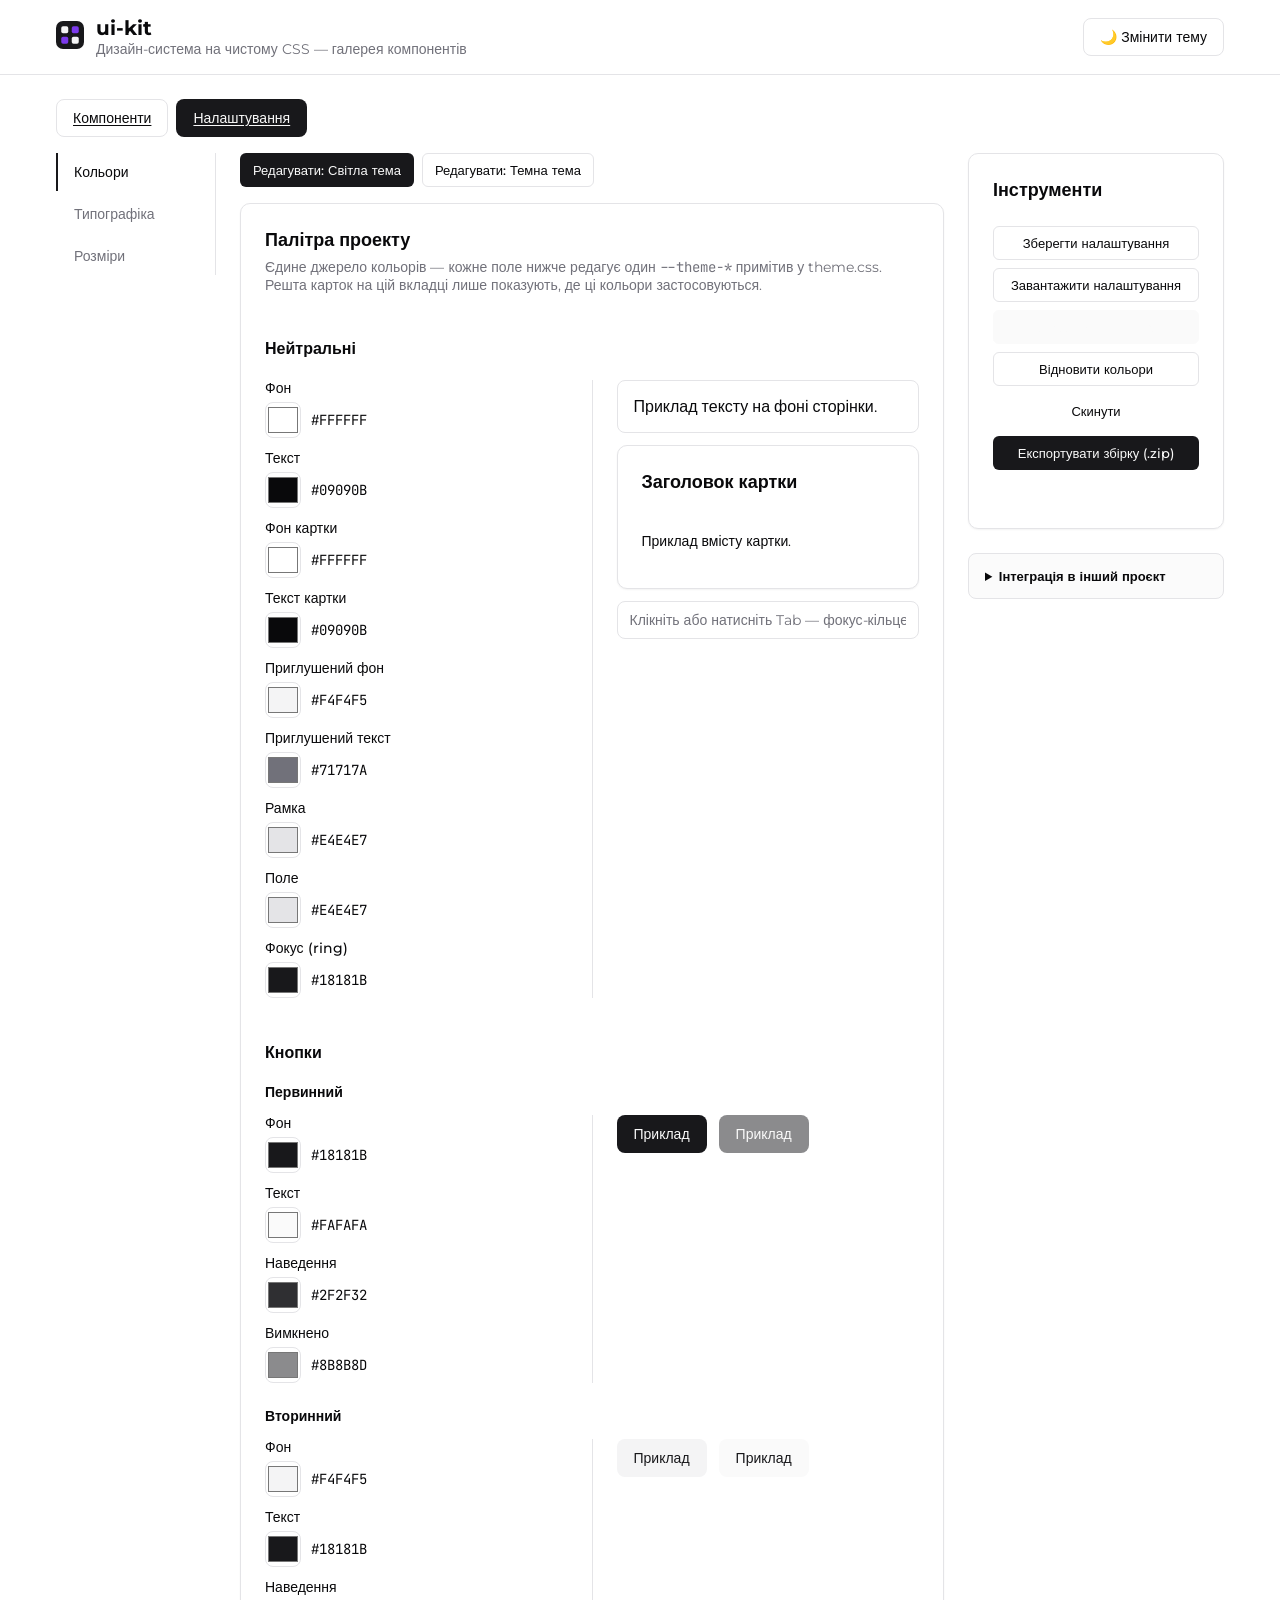
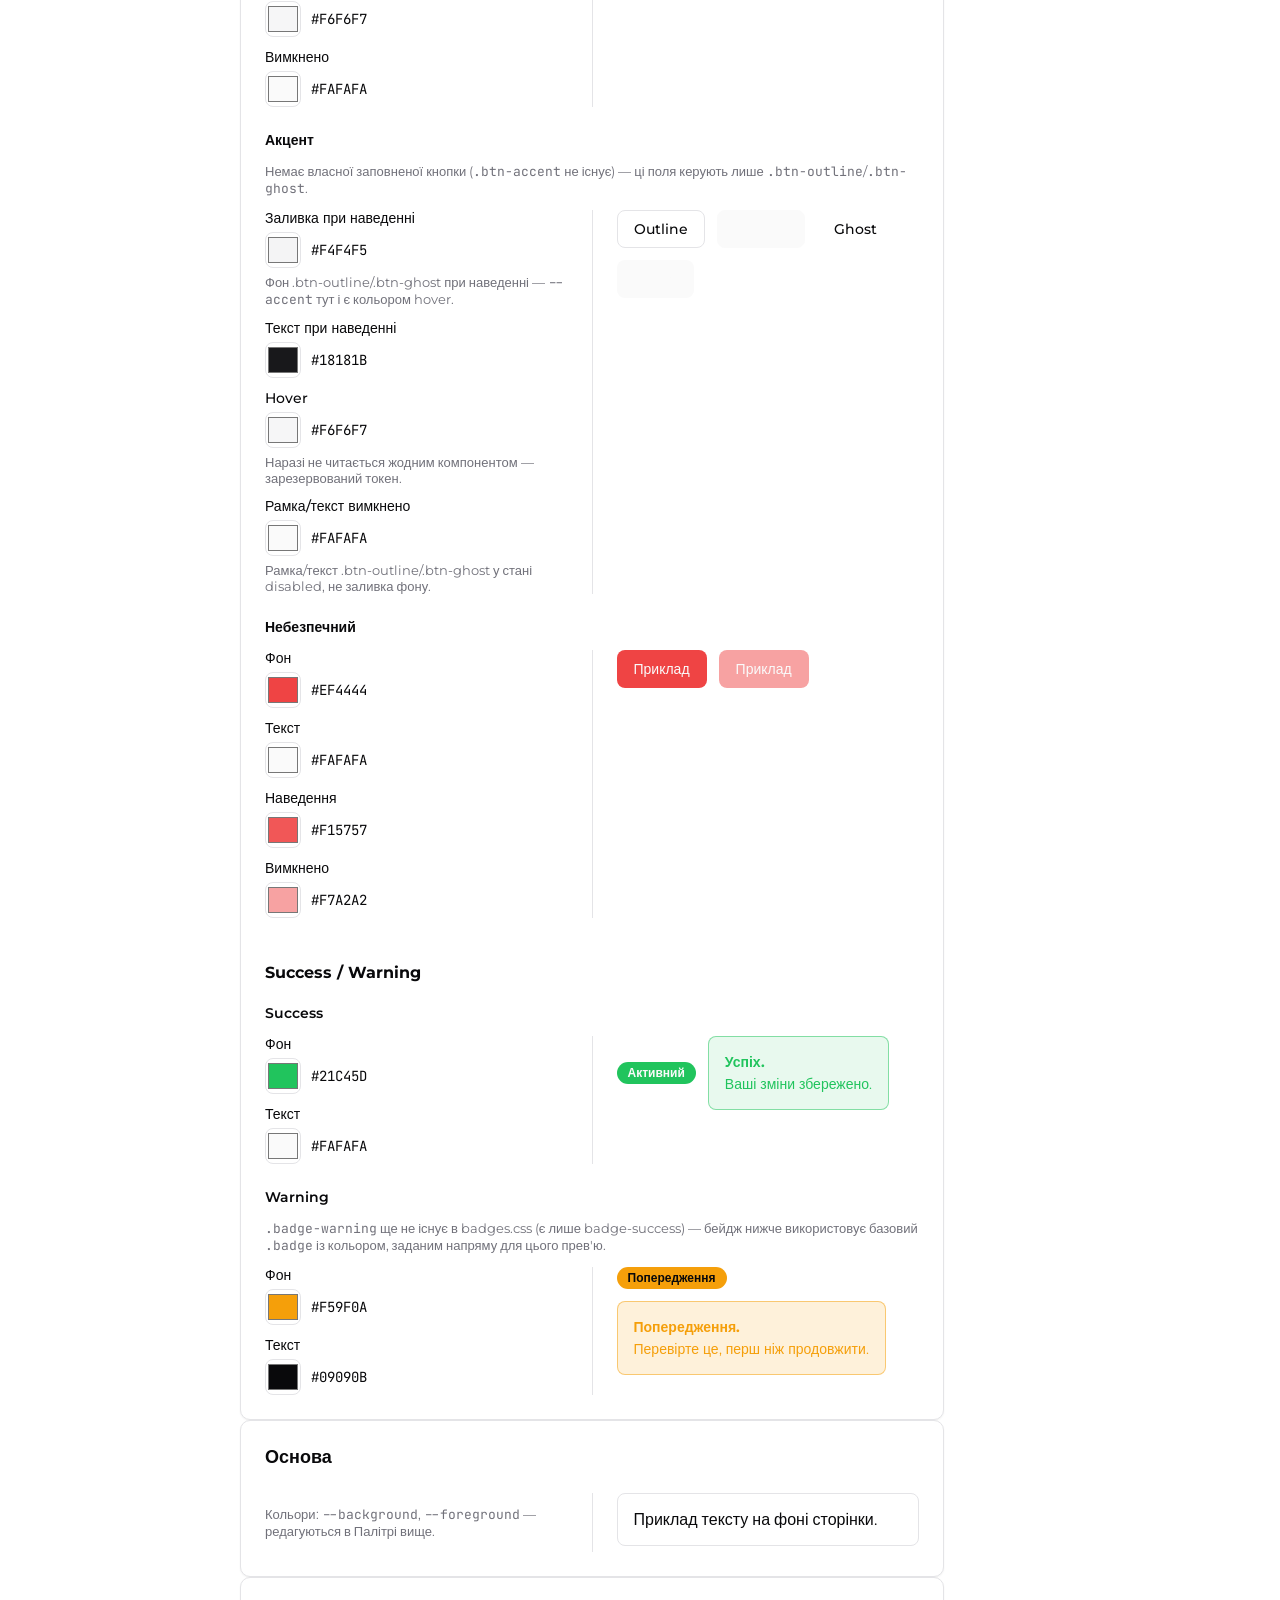
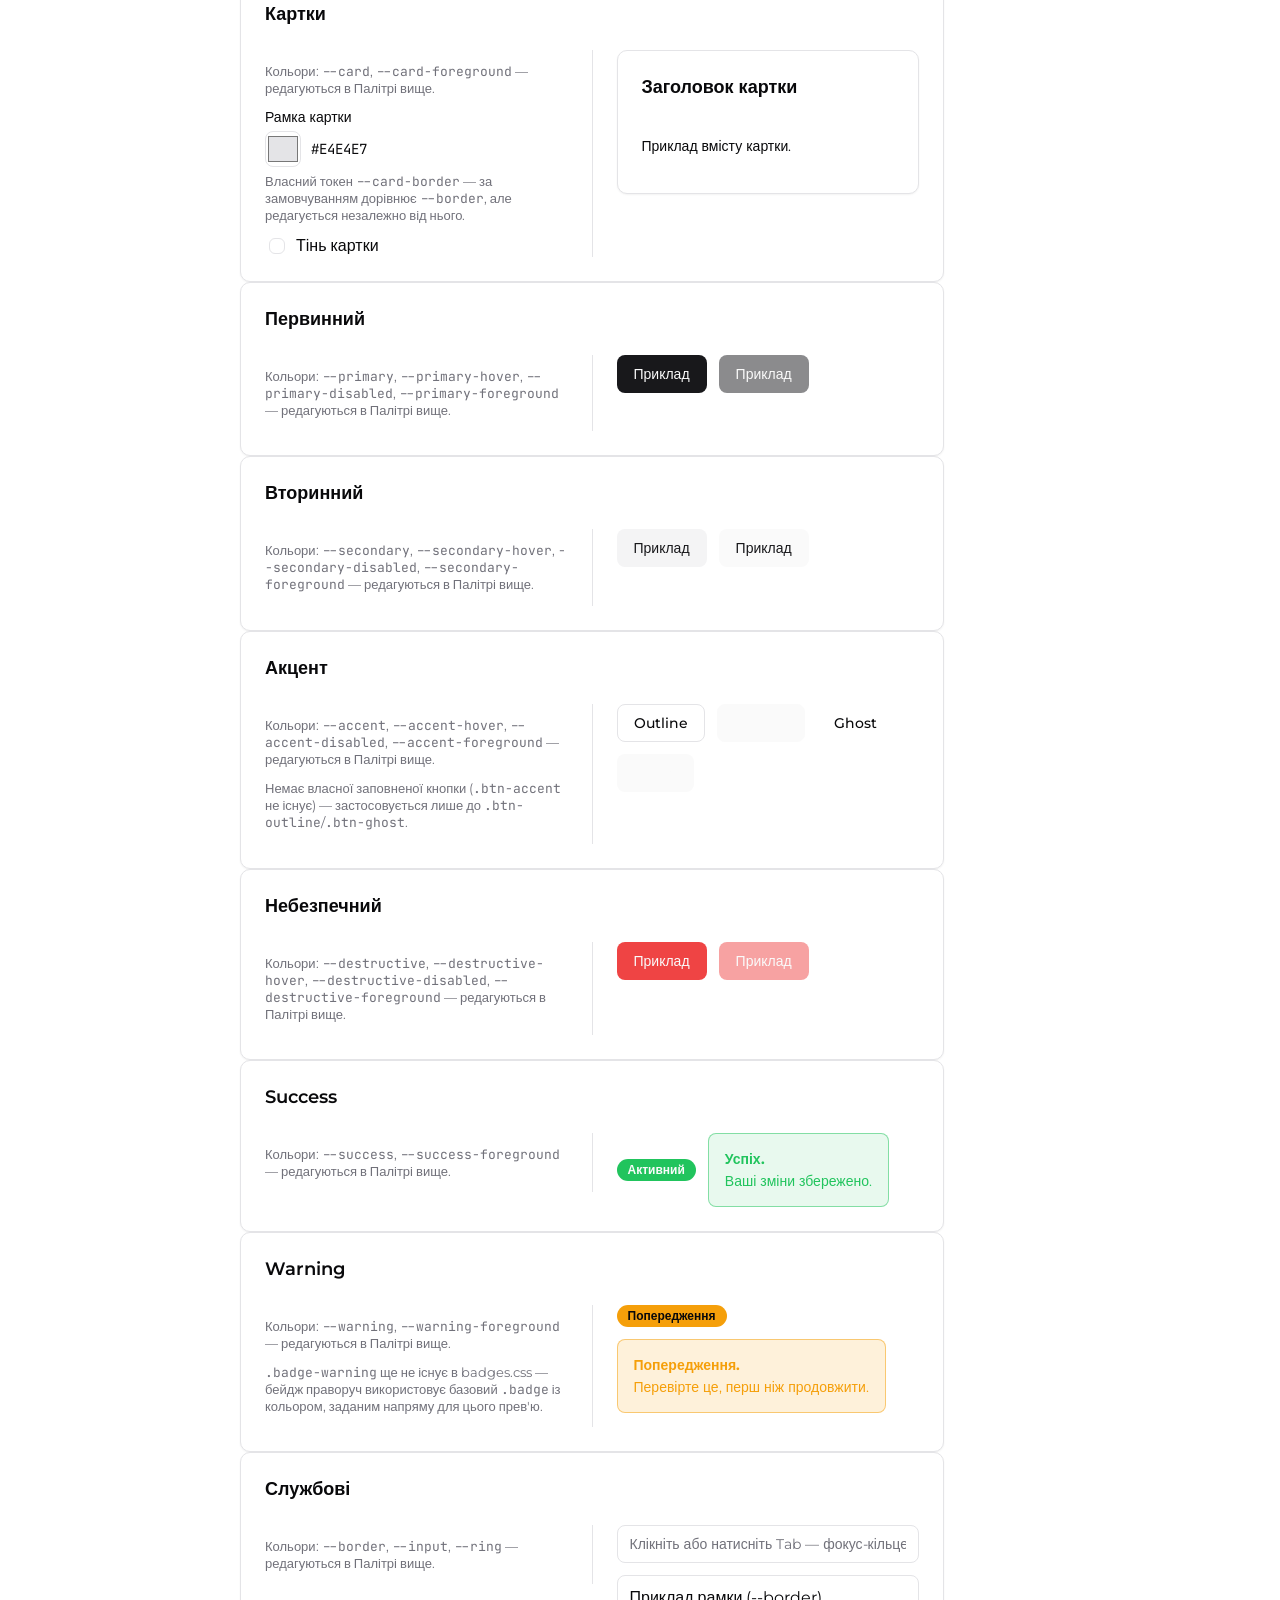
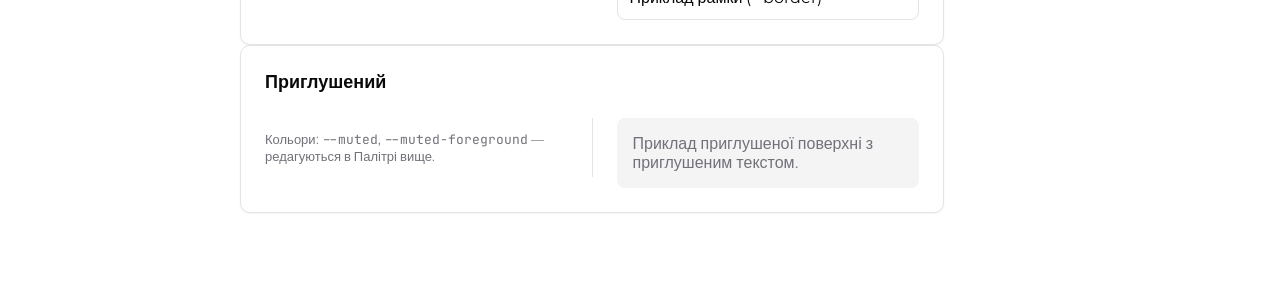
==== commit 6abe7143: "feat(theme): --theme-* primitive palette layer, consolidated Палітра card, card border/shadow, pinne" ====
--- a/settings.html
+++ b/settings.html
@@ -28,6 +28,43 @@
     outline-offset: 2px;
     border-radius: var(--radius-sm);
   }
+
+  /* Page-scoped only (not a css/layout.css change — out of scope for this
+     task): fields|preview split with a visible divider border between the
+     two columns, used throughout the Кольори panel's cards. Deliberately
+     NOT the existing .color-group-row (css/layout.css) — that class's
+     ` > * { flex: 1 1 0%; }` rule would apply equal flex-grow to a third
+     divider element inserted between the two columns, making it fight the
+     two real columns for space instead of staying a thin line; a
+     border-right on the fields column avoids that entirely. */
+  .palette-row {
+    display: flex;
+    gap: 1.5rem;
+    align-items: flex-start;
+    width: 100%;
+  }
+  .palette-row-fields {
+    flex: 1 1 0%;
+    min-width: 0;
+    padding-right: 1.5rem;
+    border-right: var(--border-width) solid hsl(var(--border));
+  }
+  .palette-row-preview {
+    flex: 1 1 0%;
+    min-width: 0;
+  }
+  @media (max-width: 1023px) {
+    .palette-row {
+      flex-direction: column;
+    }
+    .palette-row-fields {
+      width: 100%;
+      padding-right: 0;
+      padding-bottom: 1.5rem;
+      border-right: none;
+      border-bottom: var(--border-width) solid hsl(var(--border));
+    }
+  }
 </style>
 </head>
 <body>
@@ -75,105 +112,427 @@
              wrapper instead of a dedicated preview card per element. -->
         <div id="color-groups-preview-scope" class="flex flex-col gap-8">
 
-          <!-- Основа -->
-          <div>
-            <h3>Основа</h3>
-            <div class="color-group-row mt-3">
-              <div class="flex flex-col gap-3">
-                <div class="field">
-                  <label class="label">Фон</label>
-                  <div class="input-color">
-                    <label class="input-color-swatch"><input type="color" id="cfg-color-background" /></label>
-                    <input type="text" class="input-color-value font-mono" id="cfg-color-background-hex" autocomplete="off" spellcheck="false" />
-                  </div>
-                </div>
-                <div class="field">
-                  <label class="label">Текст</label>
-                  <div class="input-color">
-                    <label class="input-color-swatch"><input type="color" id="cfg-color-foreground" /></label>
-                    <input type="text" class="input-color-value font-mono" id="cfg-color-foreground-hex" autocomplete="off" spellcheck="false" />
-                  </div>
-                </div>
-              </div>
-              <div class="preview-area">
-                <div class="p-4" style="width: 100%; border-radius: var(--radius); border: 1px solid hsl(var(--border)); background-color: hsl(var(--background)); color: hsl(var(--foreground));">
-                  Приклад тексту на фоні сторінки.
-                </div>
-              </div>
-            </div>
-          </div>
-
-          <!-- Картки -->
-          <div>
-            <h3>Картки</h3>
-            <div class="color-group-row mt-3">
-              <div class="flex flex-col gap-3">
-                <div class="field">
-                  <label class="label">Фон картки</label>
-                  <div class="input-color">
-                    <label class="input-color-swatch"><input type="color" id="cfg-color-card" /></label>
-                    <input type="text" class="input-color-value font-mono" id="cfg-color-card-hex" autocomplete="off" spellcheck="false" />
-                  </div>
-                </div>
-                <div class="field">
-                  <label class="label">Текст картки</label>
-                  <div class="input-color">
-                    <label class="input-color-swatch"><input type="color" id="cfg-color-card-foreground" /></label>
-                    <input type="text" class="input-color-value font-mono" id="cfg-color-card-foreground-hex" autocomplete="off" spellcheck="false" />
-                  </div>
-                </div>
-              </div>
-              <div class="preview-area">
-                <div class="card" style="width: 100%; max-width: 20rem;">
-                  <div class="card-header">
-                    <h3 class="card-title">Заголовок картки</h3>
-                  </div>
-                  <div class="card-content">
-                    <p class="text-sm">Приклад вмісту картки.</p>
-                  </div>
-                </div>
-              </div>
-            </div>
-          </div>
-
-          <!-- Кнопки -->
-          <div>
-            <h3>Кнопки</h3>
-
-            <div class="mt-3">
-              <h4>Первинний</h4>
-              <div class="color-group-row mt-2">
-                <div class="flex flex-col gap-3">
-                  <div class="field">
-                    <label class="label">Фон</label>
-                    <div class="input-color">
-                      <label class="input-color-swatch"><input type="color" id="cfg-color-primary" /></label>
-                      <input type="text" class="input-color-value font-mono" id="cfg-color-primary-hex" autocomplete="off" spellcheck="false" />
-                    </div>
-                  </div>
-                  <div class="field">
-                    <label class="label">Текст</label>
-                    <div class="input-color">
-                      <label class="input-color-swatch"><input type="color" id="cfg-color-primary-foreground" /></label>
-                      <input type="text" class="input-color-value font-mono" id="cfg-color-primary-foreground-hex" autocomplete="off" spellcheck="false" />
-                    </div>
-                  </div>
-                  <div class="field">
-                    <label class="label">Наведення</label>
-                    <div class="input-color">
-                      <label class="input-color-swatch"><input type="color" id="cfg-color-primary-hover" /></label>
-                      <input type="text" class="input-color-value font-mono" id="cfg-color-primary-hover-hex" autocomplete="off" spellcheck="false" />
-                    </div>
-                  </div>
-                  <div class="field">
-                    <label class="label">Вимкнено</label>
-                    <div class="input-color">
-                      <label class="input-color-swatch"><input type="color" id="cfg-color-primary-disabled" /></label>
-                      <input type="text" class="input-color-value font-mono" id="cfg-color-primary-disabled-hex" autocomplete="off" spellcheck="false" />
-                    </div>
-                  </div>
-                </div>
-                <div class="preview-area">
+          <!-- Палітра проекту — the only card in this panel with editable
+               color fields. Every --theme-* primitive (docs/SETTINGS_UX.md,
+               "Кольори — раунд 2") lives here, grouped Нейтральні/Кнопки/
+               Success-Warning, same three groupings the primitives
+               themselves use in theme.css. -->
+          <div class="card">
+            <div class="card-header">
+              <h3 class="card-title">Палітра проекту</h3>
+              <p class="card-description">Єдине джерело кольорів — кожне поле нижче редагує один <span class="font-mono">--theme-*</span> примітив у theme.css. Решта карток на цій вкладці лише показують, де ці кольори застосовуються.</p>
+            </div>
+            <div class="card-content flex flex-col gap-6">
+
+              <!-- Нейтральні -->
+              <div>
+                <h4>Нейтральні</h4>
+                <div class="palette-row mt-2">
+                  <div class="palette-row-fields">
+                    <div class="flex flex-col gap-3">
+                      <div class="field">
+                        <label class="label">Фон</label>
+                        <div class="input-color">
+                          <label class="input-color-swatch"><input type="color" id="cfg-color-background" /></label>
+                          <input type="text" class="input-color-value font-mono" id="cfg-color-background-hex" autocomplete="off" spellcheck="false" />
+                        </div>
+                      </div>
+                      <div class="field">
+                        <label class="label">Текст</label>
+                        <div class="input-color">
+                          <label class="input-color-swatch"><input type="color" id="cfg-color-foreground" /></label>
+                          <input type="text" class="input-color-value font-mono" id="cfg-color-foreground-hex" autocomplete="off" spellcheck="false" />
+                        </div>
+                      </div>
+                      <div class="field">
+                        <label class="label">Фон картки</label>
+                        <div class="input-color">
+                          <label class="input-color-swatch"><input type="color" id="cfg-color-card" /></label>
+                          <input type="text" class="input-color-value font-mono" id="cfg-color-card-hex" autocomplete="off" spellcheck="false" />
+                        </div>
+                      </div>
+                      <div class="field">
+                        <label class="label">Текст картки</label>
+                        <div class="input-color">
+                          <label class="input-color-swatch"><input type="color" id="cfg-color-card-foreground" /></label>
+                          <input type="text" class="input-color-value font-mono" id="cfg-color-card-foreground-hex" autocomplete="off" spellcheck="false" />
+                        </div>
+                      </div>
+                      <div class="field">
+                        <label class="label">Приглушений фон</label>
+                        <div class="input-color">
+                          <label class="input-color-swatch"><input type="color" id="cfg-color-muted" /></label>
+                          <input type="text" class="input-color-value font-mono" id="cfg-color-muted-hex" autocomplete="off" spellcheck="false" />
+                        </div>
+                      </div>
+                      <div class="field">
+                        <label class="label">Приглушений текст</label>
+                        <div class="input-color">
+                          <label class="input-color-swatch"><input type="color" id="cfg-color-muted-foreground" /></label>
+                          <input type="text" class="input-color-value font-mono" id="cfg-color-muted-foreground-hex" autocomplete="off" spellcheck="false" />
+                        </div>
+                      </div>
+                      <div class="field">
+                        <label class="label">Рамка</label>
+                        <div class="input-color">
+                          <label class="input-color-swatch"><input type="color" id="cfg-color-border" /></label>
+                          <input type="text" class="input-color-value font-mono" id="cfg-color-border-hex" autocomplete="off" spellcheck="false" />
+                        </div>
+                      </div>
+                      <div class="field">
+                        <label class="label">Поле</label>
+                        <div class="input-color">
+                          <label class="input-color-swatch"><input type="color" id="cfg-color-input" /></label>
+                          <input type="text" class="input-color-value font-mono" id="cfg-color-input-hex" autocomplete="off" spellcheck="false" />
+                        </div>
+                      </div>
+                      <div class="field">
+                        <label class="label">Фокус (ring)</label>
+                        <div class="input-color">
+                          <label class="input-color-swatch"><input type="color" id="cfg-color-ring" /></label>
+                          <input type="text" class="input-color-value font-mono" id="cfg-color-ring-hex" autocomplete="off" spellcheck="false" />
+                        </div>
+                      </div>
+                    </div>
+                  </div>
+                  <div class="palette-row-preview">
+                    <div class="flex flex-col gap-3">
+                      <div class="p-4" style="border-radius: var(--radius); border: 1px solid hsl(var(--border)); background-color: hsl(var(--background)); color: hsl(var(--foreground));">
+                        Приклад тексту на фоні сторінки.
+                      </div>
+                      <div class="card" style="max-width: 20rem;">
+                        <div class="card-header">
+                          <h3 class="card-title">Заголовок картки</h3>
+                        </div>
+                        <div class="card-content">
+                          <p class="text-sm">Приклад вмісту картки.</p>
+                        </div>
+                      </div>
+                      <input class="input" type="text" placeholder="Клікніть або натисніть Tab — фокус-кільце" style="max-width: 20rem;" />
+                    </div>
+                  </div>
+                </div>
+              </div>
+
+              <!-- Кнопки -->
+              <div>
+                <h4>Кнопки</h4>
+
+                <div class="mt-2">
+                  <p class="label-text font-semibold">Первинний</p>
+                  <div class="palette-row mt-2">
+                    <div class="palette-row-fields">
+                      <div class="flex flex-col gap-3">
+                        <div class="field">
+                          <label class="label">Фон</label>
+                          <div class="input-color">
+                            <label class="input-color-swatch"><input type="color" id="cfg-color-primary" /></label>
+                            <input type="text" class="input-color-value font-mono" id="cfg-color-primary-hex" autocomplete="off" spellcheck="false" />
+                          </div>
+                        </div>
+                        <div class="field">
+                          <label class="label">Текст</label>
+                          <div class="input-color">
+                            <label class="input-color-swatch"><input type="color" id="cfg-color-primary-foreground" /></label>
+                            <input type="text" class="input-color-value font-mono" id="cfg-color-primary-foreground-hex" autocomplete="off" spellcheck="false" />
+                          </div>
+                        </div>
+                        <div class="field">
+                          <label class="label">Наведення</label>
+                          <div class="input-color">
+                            <label class="input-color-swatch"><input type="color" id="cfg-color-primary-hover" /></label>
+                            <input type="text" class="input-color-value font-mono" id="cfg-color-primary-hover-hex" autocomplete="off" spellcheck="false" />
+                          </div>
+                        </div>
+                        <div class="field">
+                          <label class="label">Вимкнено</label>
+                          <div class="input-color">
+                            <label class="input-color-swatch"><input type="color" id="cfg-color-primary-disabled" /></label>
+                            <input type="text" class="input-color-value font-mono" id="cfg-color-primary-disabled-hex" autocomplete="off" spellcheck="false" />
+                          </div>
+                        </div>
+                      </div>
+                    </div>
+                    <div class="palette-row-preview">
+                      <div class="flex gap-3 items-center">
+                        <button type="button" class="btn btn-primary">Приклад</button>
+                        <button type="button" class="btn btn-primary" disabled>Приклад</button>
+                      </div>
+                    </div>
+                  </div>
+                </div>
+
+                <div class="mt-6">
+                  <p class="label-text font-semibold">Вторинний</p>
+                  <div class="palette-row mt-2">
+                    <div class="palette-row-fields">
+                      <div class="flex flex-col gap-3">
+                        <div class="field">
+                          <label class="label">Фон</label>
+                          <div class="input-color">
+                            <label class="input-color-swatch"><input type="color" id="cfg-color-secondary" /></label>
+                            <input type="text" class="input-color-value font-mono" id="cfg-color-secondary-hex" autocomplete="off" spellcheck="false" />
+                          </div>
+                        </div>
+                        <div class="field">
+                          <label class="label">Текст</label>
+                          <div class="input-color">
+                            <label class="input-color-swatch"><input type="color" id="cfg-color-secondary-foreground" /></label>
+                            <input type="text" class="input-color-value font-mono" id="cfg-color-secondary-foreground-hex" autocomplete="off" spellcheck="false" />
+                          </div>
+                        </div>
+                        <div class="field">
+                          <label class="label">Наведення</label>
+                          <div class="input-color">
+                            <label class="input-color-swatch"><input type="color" id="cfg-color-secondary-hover" /></label>
+                            <input type="text" class="input-color-value font-mono" id="cfg-color-secondary-hover-hex" autocomplete="off" spellcheck="false" />
+                          </div>
+                        </div>
+                        <div class="field">
+                          <label class="label">Вимкнено</label>
+                          <div class="input-color">
+                            <label class="input-color-swatch"><input type="color" id="cfg-color-secondary-disabled" /></label>
+                            <input type="text" class="input-color-value font-mono" id="cfg-color-secondary-disabled-hex" autocomplete="off" spellcheck="false" />
+                          </div>
+                        </div>
+                      </div>
+                    </div>
+                    <div class="palette-row-preview">
+                      <div class="flex gap-3 items-center">
+                        <button type="button" class="btn btn-secondary">Приклад</button>
+                        <button type="button" class="btn btn-secondary" disabled>Приклад</button>
+                      </div>
+                    </div>
+                  </div>
+                </div>
+
+                <div class="mt-6">
+                  <p class="label-text font-semibold">Акцент</p>
+                  <p class="field-hint">Немає власної заповненої кнопки (<span class="font-mono">.btn-accent</span> не існує) — ці поля керують лише <span class="font-mono">.btn-outline</span>/<span class="font-mono">.btn-ghost</span>.</p>
+                  <div class="palette-row mt-2">
+                    <div class="palette-row-fields">
+                      <div class="flex flex-col gap-3">
+                        <div class="field">
+                          <label class="label">Заливка при наведенні</label>
+                          <div class="input-color">
+                            <label class="input-color-swatch"><input type="color" id="cfg-color-accent" /></label>
+                            <input type="text" class="input-color-value font-mono" id="cfg-color-accent-hex" autocomplete="off" spellcheck="false" />
+                          </div>
+                          <span class="field-hint">Фон .btn-outline/.btn-ghost при наведенні — <span class="font-mono">--accent</span> тут і є кольором hover.</span>
+                        </div>
+                        <div class="field">
+                          <label class="label">Текст при наведенні</label>
+                          <div class="input-color">
+                            <label class="input-color-swatch"><input type="color" id="cfg-color-accent-foreground" /></label>
+                            <input type="text" class="input-color-value font-mono" id="cfg-color-accent-foreground-hex" autocomplete="off" spellcheck="false" />
+                          </div>
+                        </div>
+                        <div class="field">
+                          <label class="label">Hover</label>
+                          <div class="input-color">
+                            <label class="input-color-swatch"><input type="color" id="cfg-color-accent-hover" /></label>
+                            <input type="text" class="input-color-value font-mono" id="cfg-color-accent-hover-hex" autocomplete="off" spellcheck="false" />
+                          </div>
+                          <span class="field-hint">Наразі не читається жодним компонентом — зарезервований токен.</span>
+                        </div>
+                        <div class="field">
+                          <label class="label">Рамка/текст вимкнено</label>
+                          <div class="input-color">
+                            <label class="input-color-swatch"><input type="color" id="cfg-color-accent-disabled" /></label>
+                            <input type="text" class="input-color-value font-mono" id="cfg-color-accent-disabled-hex" autocomplete="off" spellcheck="false" />
+                          </div>
+                          <span class="field-hint">Рамка/текст .btn-outline/.btn-ghost у стані disabled, не заливка фону.</span>
+                        </div>
+                      </div>
+                    </div>
+                    <div class="palette-row-preview">
+                      <div class="flex gap-3 items-center flex-wrap">
+                        <button type="button" class="btn btn-outline">Outline</button>
+                        <button type="button" class="btn btn-outline" disabled>Outline</button>
+                        <button type="button" class="btn btn-ghost">Ghost</button>
+                        <button type="button" class="btn btn-ghost" disabled>Ghost</button>
+                      </div>
+                    </div>
+                  </div>
+                </div>
+
+                <div class="mt-6">
+                  <p class="label-text font-semibold">Небезпечний</p>
+                  <div class="palette-row mt-2">
+                    <div class="palette-row-fields">
+                      <div class="flex flex-col gap-3">
+                        <div class="field">
+                          <label class="label">Фон</label>
+                          <div class="input-color">
+                            <label class="input-color-swatch"><input type="color" id="cfg-color-destructive" /></label>
+                            <input type="text" class="input-color-value font-mono" id="cfg-color-destructive-hex" autocomplete="off" spellcheck="false" />
+                          </div>
+                        </div>
+                        <div class="field">
+                          <label class="label">Текст</label>
+                          <div class="input-color">
+                            <label class="input-color-swatch"><input type="color" id="cfg-color-destructive-foreground" /></label>
+                            <input type="text" class="input-color-value font-mono" id="cfg-color-destructive-foreground-hex" autocomplete="off" spellcheck="false" />
+                          </div>
+                        </div>
+                        <div class="field">
+                          <label class="label">Наведення</label>
+                          <div class="input-color">
+                            <label class="input-color-swatch"><input type="color" id="cfg-color-destructive-hover" /></label>
+                            <input type="text" class="input-color-value font-mono" id="cfg-color-destructive-hover-hex" autocomplete="off" spellcheck="false" />
+                          </div>
+                        </div>
+                        <div class="field">
+                          <label class="label">Вимкнено</label>
+                          <div class="input-color">
+                            <label class="input-color-swatch"><input type="color" id="cfg-color-destructive-disabled" /></label>
+                            <input type="text" class="input-color-value font-mono" id="cfg-color-destructive-disabled-hex" autocomplete="off" spellcheck="false" />
+                          </div>
+                        </div>
+                      </div>
+                    </div>
+                    <div class="palette-row-preview">
+                      <div class="flex gap-3 items-center">
+                        <button type="button" class="btn btn-destructive">Приклад</button>
+                        <button type="button" class="btn btn-destructive" disabled>Приклад</button>
+                      </div>
+                    </div>
+                  </div>
+                </div>
+              </div>
+
+              <!-- Success / Warning -->
+              <div>
+                <h4>Success / Warning</h4>
+
+                <div class="mt-2">
+                  <p class="label-text font-semibold">Success</p>
+                  <div class="palette-row mt-2">
+                    <div class="palette-row-fields">
+                      <div class="flex flex-col gap-3">
+                        <div class="field">
+                          <label class="label">Фон</label>
+                          <div class="input-color">
+                            <label class="input-color-swatch"><input type="color" id="cfg-color-success" /></label>
+                            <input type="text" class="input-color-value font-mono" id="cfg-color-success-hex" autocomplete="off" spellcheck="false" />
+                          </div>
+                        </div>
+                        <div class="field">
+                          <label class="label">Текст</label>
+                          <div class="input-color">
+                            <label class="input-color-swatch"><input type="color" id="cfg-color-success-foreground" /></label>
+                            <input type="text" class="input-color-value font-mono" id="cfg-color-success-foreground-hex" autocomplete="off" spellcheck="false" />
+                          </div>
+                        </div>
+                      </div>
+                    </div>
+                    <div class="palette-row-preview">
+                      <div class="flex gap-3 items-center flex-wrap">
+                        <span class="badge badge-success">Активний</span>
+                        <div class="alert alert-success"><strong>Успіх.</strong><span>Ваші зміни збережено.</span></div>
+                      </div>
+                    </div>
+                  </div>
+                </div>
+
+                <div class="mt-6">
+                  <p class="label-text font-semibold">Warning</p>
+                  <p class="field-hint"><span class="font-mono">.badge-warning</span> ще не існує в badges.css (є лише badge-success) — бейдж нижче використовує базовий <span class="font-mono">.badge</span> із кольором, заданим напряму для цього прев'ю.</p>
+                  <div class="palette-row mt-2">
+                    <div class="palette-row-fields">
+                      <div class="flex flex-col gap-3">
+                        <div class="field">
+                          <label class="label">Фон</label>
+                          <div class="input-color">
+                            <label class="input-color-swatch"><input type="color" id="cfg-color-warning" /></label>
+                            <input type="text" class="input-color-value font-mono" id="cfg-color-warning-hex" autocomplete="off" spellcheck="false" />
+                          </div>
+                        </div>
+                        <div class="field">
+                          <label class="label">Текст</label>
+                          <div class="input-color">
+                            <label class="input-color-swatch"><input type="color" id="cfg-color-warning-foreground" /></label>
+                            <input type="text" class="input-color-value font-mono" id="cfg-color-warning-foreground-hex" autocomplete="off" spellcheck="false" />
+                          </div>
+                        </div>
+                      </div>
+                    </div>
+                    <div class="palette-row-preview">
+                      <div class="flex gap-3 items-center flex-wrap">
+                        <span class="badge" style="background-color: hsl(var(--warning)); color: hsl(var(--warning-foreground));">Попередження</span>
+                        <div class="alert alert-warning"><strong>Попередження.</strong><span>Перевірте це, перш ніж продовжити.</span></div>
+                      </div>
+                    </div>
+                  </div>
+                </div>
+              </div>
+
+            </div>
+          </div>
+
+          <!-- Reference-only cards below — no editable color fields (all
+               moved into Палітра above), just a note on which tokens this
+               component reads, plus the same live preview as before. -->
+
+          <div class="card">
+            <div class="card-header"><h3 class="card-title">Основа</h3></div>
+            <div class="card-content">
+              <div class="palette-row">
+                <div class="palette-row-fields">
+                  <p class="field-hint">Кольори: <span class="font-mono">--background</span>, <span class="font-mono">--foreground</span> — редагуються в Палітрі вище.</p>
+                </div>
+                <div class="palette-row-preview">
+                  <div class="p-4" style="border-radius: var(--radius); border: 1px solid hsl(var(--border)); background-color: hsl(var(--background)); color: hsl(var(--foreground));">
+                    Приклад тексту на фоні сторінки.
+                  </div>
+                </div>
+              </div>
+            </div>
+          </div>
+
+          <div class="card">
+            <div class="card-header"><h3 class="card-title">Картки</h3></div>
+            <div class="card-content">
+              <div class="palette-row">
+                <div class="palette-row-fields">
+                  <p class="field-hint">Кольори: <span class="font-mono">--card</span>, <span class="font-mono">--card-foreground</span> — редагуються в Палітрі вище.</p>
+                  <div class="flex flex-col gap-3 mt-3">
+                    <div class="field">
+                      <label class="label">Рамка картки</label>
+                      <div class="input-color">
+                        <label class="input-color-swatch"><input type="color" id="cfg-color-card-border" /></label>
+                        <input type="text" class="input-color-value font-mono" id="cfg-color-card-border-hex" autocomplete="off" spellcheck="false" />
+                      </div>
+                      <span class="field-hint">Власний токен <span class="font-mono">--card-border</span> — за замовчуванням дорівнює <span class="font-mono">--border</span>, але редагується незалежно від нього.</span>
+                    </div>
+                    <label class="flex items-center gap-2">
+                      <input class="checkbox" type="checkbox" id="cfg-card-shadow" />
+                      Тінь картки
+                    </label>
+                  </div>
+                </div>
+                <div class="palette-row-preview">
+                  <div class="card" id="palette-card-preview-example" style="max-width: 20rem;">
+                    <div class="card-header">
+                      <h3 class="card-title">Заголовок картки</h3>
+                    </div>
+                    <div class="card-content">
+                      <p class="text-sm">Приклад вмісту картки.</p>
+                    </div>
+                  </div>
+                </div>
+              </div>
+            </div>
+          </div>
+
+          <div class="card">
+            <div class="card-header"><h3 class="card-title">Первинний</h3></div>
+            <div class="card-content">
+              <div class="palette-row">
+                <div class="palette-row-fields">
+                  <p class="field-hint">Кольори: <span class="font-mono">--primary</span>, <span class="font-mono">--primary-hover</span>, <span class="font-mono">--primary-disabled</span>, <span class="font-mono">--primary-foreground</span> — редагуються в Палітрі вище.</p>
+                </div>
+                <div class="palette-row-preview">
                   <div class="flex gap-3 items-center">
                     <button type="button" class="btn btn-primary">Приклад</button>
                     <button type="button" class="btn btn-primary" disabled>Приклад</button>
@@ -181,41 +540,16 @@
                 </div>
               </div>
             </div>
-
-            <div class="mt-6">
-              <h4>Вторинний</h4>
-              <div class="color-group-row mt-2">
-                <div class="flex flex-col gap-3">
-                  <div class="field">
-                    <label class="label">Фон</label>
-                    <div class="input-color">
-                      <label class="input-color-swatch"><input type="color" id="cfg-color-secondary" /></label>
-                      <input type="text" class="input-color-value font-mono" id="cfg-color-secondary-hex" autocomplete="off" spellcheck="false" />
-                    </div>
-                  </div>
-                  <div class="field">
-                    <label class="label">Текст</label>
-                    <div class="input-color">
-                      <label class="input-color-swatch"><input type="color" id="cfg-color-secondary-foreground" /></label>
-                      <input type="text" class="input-color-value font-mono" id="cfg-color-secondary-foreground-hex" autocomplete="off" spellcheck="false" />
-                    </div>
-                  </div>
-                  <div class="field">
-                    <label class="label">Наведення</label>
-                    <div class="input-color">
-                      <label class="input-color-swatch"><input type="color" id="cfg-color-secondary-hover" /></label>
-                      <input type="text" class="input-color-value font-mono" id="cfg-color-secondary-hover-hex" autocomplete="off" spellcheck="false" />
-                    </div>
-                  </div>
-                  <div class="field">
-                    <label class="label">Вимкнено</label>
-                    <div class="input-color">
-                      <label class="input-color-swatch"><input type="color" id="cfg-color-secondary-disabled" /></label>
-                      <input type="text" class="input-color-value font-mono" id="cfg-color-secondary-disabled-hex" autocomplete="off" spellcheck="false" />
-                    </div>
-                  </div>
-                </div>
-                <div class="preview-area">
+          </div>
+
+          <div class="card">
+            <div class="card-header"><h3 class="card-title">Вторинний</h3></div>
+            <div class="card-content">
+              <div class="palette-row">
+                <div class="palette-row-fields">
+                  <p class="field-hint">Кольори: <span class="font-mono">--secondary</span>, <span class="font-mono">--secondary-hover</span>, <span class="font-mono">--secondary-disabled</span>, <span class="font-mono">--secondary-foreground</span> — редагуються в Палітрі вище.</p>
+                </div>
+                <div class="palette-row-preview">
                   <div class="flex gap-3 items-center">
                     <button type="button" class="btn btn-secondary">Приклад</button>
                     <button type="button" class="btn btn-secondary" disabled>Приклад</button>
@@ -223,45 +557,17 @@
                 </div>
               </div>
             </div>
-
-            <div class="mt-6">
-              <h4>Акцент</h4>
-              <p class="field-hint">Немає власної заповненої кнопки (<span class="font-mono">.btn-accent</span> не існує) — ці поля керують лише <span class="font-mono">.btn-outline</span>/<span class="font-mono">.btn-ghost</span>.</p>
-              <div class="color-group-row mt-2">
-                <div class="flex flex-col gap-3">
-                  <div class="field">
-                    <label class="label">Заливка при наведенні</label>
-                    <div class="input-color">
-                      <label class="input-color-swatch"><input type="color" id="cfg-color-accent" /></label>
-                      <input type="text" class="input-color-value font-mono" id="cfg-color-accent-hex" autocomplete="off" spellcheck="false" />
-                    </div>
-                    <span class="field-hint">Фон .btn-outline/.btn-ghost при наведенні — <span class="font-mono">--accent</span> тут і є кольором hover.</span>
-                  </div>
-                  <div class="field">
-                    <label class="label">Текст при наведенні</label>
-                    <div class="input-color">
-                      <label class="input-color-swatch"><input type="color" id="cfg-color-accent-foreground" /></label>
-                      <input type="text" class="input-color-value font-mono" id="cfg-color-accent-foreground-hex" autocomplete="off" spellcheck="false" />
-                    </div>
-                  </div>
-                  <div class="field">
-                    <label class="label">Hover</label>
-                    <div class="input-color">
-                      <label class="input-color-swatch"><input type="color" id="cfg-color-accent-hover" /></label>
-                      <input type="text" class="input-color-value font-mono" id="cfg-color-accent-hover-hex" autocomplete="off" spellcheck="false" />
-                    </div>
-                    <span class="field-hint">Наразі не читається жодним компонентом — зарезервований токен.</span>
-                  </div>
-                  <div class="field">
-                    <label class="label">Рамка/текст вимкнено</label>
-                    <div class="input-color">
-                      <label class="input-color-swatch"><input type="color" id="cfg-color-accent-disabled" /></label>
-                      <input type="text" class="input-color-value font-mono" id="cfg-color-accent-disabled-hex" autocomplete="off" spellcheck="false" />
-                    </div>
-                    <span class="field-hint">Рамка/текст .btn-outline/.btn-ghost у стані disabled, не заливка фону.</span>
-                  </div>
-                </div>
-                <div class="preview-area">
+          </div>
+
+          <div class="card">
+            <div class="card-header"><h3 class="card-title">Акцент</h3></div>
+            <div class="card-content">
+              <div class="palette-row">
+                <div class="palette-row-fields">
+                  <p class="field-hint">Кольори: <span class="font-mono">--accent</span>, <span class="font-mono">--accent-hover</span>, <span class="font-mono">--accent-disabled</span>, <span class="font-mono">--accent-foreground</span> — редагуються в Палітрі вище.</p>
+                  <p class="field-hint">Немає власної заповненої кнопки (<span class="font-mono">.btn-accent</span> не існує) — застосовується лише до <span class="font-mono">.btn-outline</span>/<span class="font-mono">.btn-ghost</span>.</p>
+                </div>
+                <div class="palette-row-preview">
                   <div class="flex gap-3 items-center flex-wrap">
                     <button type="button" class="btn btn-outline">Outline</button>
                     <button type="button" class="btn btn-outline" disabled>Outline</button>
@@ -271,41 +577,16 @@
                 </div>
               </div>
             </div>
-
-            <div class="mt-6">
-              <h4>Небезпечний</h4>
-              <div class="color-group-row mt-2">
-                <div class="flex flex-col gap-3">
-                  <div class="field">
-                    <label class="label">Фон</label>
-                    <div class="input-color">
-                      <label class="input-color-swatch"><input type="color" id="cfg-color-destructive" /></label>
-                      <input type="text" class="input-color-value font-mono" id="cfg-color-destructive-hex" autocomplete="off" spellcheck="false" />
-                    </div>
-                  </div>
-                  <div class="field">
-                    <label class="label">Текст</label>
-                    <div class="input-color">
-                      <label class="input-color-swatch"><input type="color" id="cfg-color-destructive-foreground" /></label>
-                      <input type="text" class="input-color-value font-mono" id="cfg-color-destructive-foreground-hex" autocomplete="off" spellcheck="false" />
-                    </div>
-                  </div>
-                  <div class="field">
-                    <label class="label">Наведення</label>
-                    <div class="input-color">
-                      <label class="input-color-swatch"><input type="color" id="cfg-color-destructive-hover" /></label>
-                      <input type="text" class="input-color-value font-mono" id="cfg-color-destructive-hover-hex" autocomplete="off" spellcheck="false" />
-                    </div>
-                  </div>
-                  <div class="field">
-                    <label class="label">Вимкнено</label>
-                    <div class="input-color">
-                      <label class="input-color-swatch"><input type="color" id="cfg-color-destructive-disabled" /></label>
-                      <input type="text" class="input-color-value font-mono" id="cfg-color-destructive-disabled-hex" autocomplete="off" spellcheck="false" />
-                    </div>
-                  </div>
-                </div>
-                <div class="preview-area">
+          </div>
+
+          <div class="card">
+            <div class="card-header"><h3 class="card-title">Небезпечний</h3></div>
+            <div class="card-content">
+              <div class="palette-row">
+                <div class="palette-row-fields">
+                  <p class="field-hint">Кольори: <span class="font-mono">--destructive</span>, <span class="font-mono">--destructive-hover</span>, <span class="font-mono">--destructive-disabled</span>, <span class="font-mono">--destructive-foreground</span> — редагуються в Палітрі вище.</p>
+                </div>
+                <div class="palette-row-preview">
                   <div class="flex gap-3 items-center">
                     <button type="button" class="btn btn-destructive">Приклад</button>
                     <button type="button" class="btn btn-destructive" disabled>Приклад</button>
@@ -315,30 +596,14 @@
             </div>
           </div>
 
-          <!-- Success / Warning -->
-          <div>
-            <h3>Success / Warning</h3>
-
-            <div class="mt-3">
-              <h4>Success</h4>
-              <div class="color-group-row mt-2">
-                <div class="flex flex-col gap-3">
-                  <div class="field">
-                    <label class="label">Фон</label>
-                    <div class="input-color">
-                      <label class="input-color-swatch"><input type="color" id="cfg-color-success" /></label>
-                      <input type="text" class="input-color-value font-mono" id="cfg-color-success-hex" autocomplete="off" spellcheck="false" />
-                    </div>
-                  </div>
-                  <div class="field">
-                    <label class="label">Текст</label>
-                    <div class="input-color">
-                      <label class="input-color-swatch"><input type="color" id="cfg-color-success-foreground" /></label>
-                      <input type="text" class="input-color-value font-mono" id="cfg-color-success-foreground-hex" autocomplete="off" spellcheck="false" />
-                    </div>
-                  </div>
-                </div>
-                <div class="preview-area">
+          <div class="card">
+            <div class="card-header"><h3 class="card-title">Success</h3></div>
+            <div class="card-content">
+              <div class="palette-row">
+                <div class="palette-row-fields">
+                  <p class="field-hint">Кольори: <span class="font-mono">--success</span>, <span class="font-mono">--success-foreground</span> — редагуються в Палітрі вище.</p>
+                </div>
+                <div class="palette-row-preview">
                   <div class="flex gap-3 items-center flex-wrap">
                     <span class="badge badge-success">Активний</span>
                     <div class="alert alert-success"><strong>Успіх.</strong><span>Ваші зміни збережено.</span></div>
@@ -346,28 +611,17 @@
                 </div>
               </div>
             </div>
-
-            <div class="mt-6">
-              <h4>Warning</h4>
-              <p class="field-hint"><span class="font-mono">.badge-warning</span> ще не існує в badges.css (є лише badge-success) — бейдж нижче використовує базовий <span class="font-mono">.badge</span> із кольором, заданим напряму для цього прев'ю.</p>
-              <div class="color-group-row mt-2">
-                <div class="flex flex-col gap-3">
-                  <div class="field">
-                    <label class="label">Фон</label>
-                    <div class="input-color">
-                      <label class="input-color-swatch"><input type="color" id="cfg-color-warning" /></label>
-                      <input type="text" class="input-color-value font-mono" id="cfg-color-warning-hex" autocomplete="off" spellcheck="false" />
-                    </div>
-                  </div>
-                  <div class="field">
-                    <label class="label">Текст</label>
-                    <div class="input-color">
-                      <label class="input-color-swatch"><input type="color" id="cfg-color-warning-foreground" /></label>
-                      <input type="text" class="input-color-value font-mono" id="cfg-color-warning-foreground-hex" autocomplete="off" spellcheck="false" />
-                    </div>
-                  </div>
-                </div>
-                <div class="preview-area">
+          </div>
+
+          <div class="card">
+            <div class="card-header"><h3 class="card-title">Warning</h3></div>
+            <div class="card-content">
+              <div class="palette-row">
+                <div class="palette-row-fields">
+                  <p class="field-hint">Кольори: <span class="font-mono">--warning</span>, <span class="font-mono">--warning-foreground</span> — редагуються в Палітрі вище.</p>
+                  <p class="field-hint"><span class="font-mono">.badge-warning</span> ще не існує в badges.css — бейдж праворуч використовує базовий <span class="font-mono">.badge</span> із кольором, заданим напряму для цього прев'ю.</p>
+                </div>
+                <div class="palette-row-preview">
                   <div class="flex gap-3 items-center flex-wrap">
                     <span class="badge" style="background-color: hsl(var(--warning)); color: hsl(var(--warning-foreground));">Попередження</span>
                     <div class="alert alert-warning"><strong>Попередження.</strong><span>Перевірте це, перш ніж продовжити.</span></div>
@@ -377,68 +631,34 @@
             </div>
           </div>
 
-          <!-- Службові -->
-          <div>
-            <h3>Службові</h3>
-            <div class="color-group-row mt-3">
-              <div class="flex flex-col gap-3">
-                <div class="field">
-                  <label class="label">Рамка</label>
-                  <div class="input-color">
-                    <label class="input-color-swatch"><input type="color" id="cfg-color-border" /></label>
-                    <input type="text" class="input-color-value font-mono" id="cfg-color-border-hex" autocomplete="off" spellcheck="false" />
-                  </div>
-                </div>
-                <div class="field">
-                  <label class="label">Поле</label>
-                  <div class="input-color">
-                    <label class="input-color-swatch"><input type="color" id="cfg-color-input" /></label>
-                    <input type="text" class="input-color-value font-mono" id="cfg-color-input-hex" autocomplete="off" spellcheck="false" />
-                  </div>
-                </div>
-                <div class="field">
-                  <label class="label">Фокус (ring)</label>
-                  <div class="input-color">
-                    <label class="input-color-swatch"><input type="color" id="cfg-color-ring" /></label>
-                    <input type="text" class="input-color-value font-mono" id="cfg-color-ring-hex" autocomplete="off" spellcheck="false" />
-                  </div>
-                </div>
-              </div>
-              <div class="preview-area">
-                <div class="flex flex-col gap-3" style="width: 100%; max-width: 20rem;">
-                  <input class="input" type="text" placeholder="Клікніть або натисніть Tab — фокус-кільце" />
-                  <div class="p-3" style="border-radius: var(--radius); border: 1px solid hsl(var(--border));">Приклад рамки (--border)</div>
-                </div>
-              </div>
-            </div>
-          </div>
-
-          <!-- Приглушений (muted) — structural/neutral per docs/SETTINGS_UX.md, kept here
-               since it was already editable before; no dedicated preview beyond the
-               Основа/Картки boxes above, which already use --muted-adjacent surfaces
-               indirectly via .preview-area's own background. -->
-          <div>
-            <h3>Приглушений</h3>
-            <div class="color-group-row mt-3">
-              <div class="flex flex-col gap-3">
-                <div class="field">
-                  <label class="label">Фон</label>
-                  <div class="input-color">
-                    <label class="input-color-swatch"><input type="color" id="cfg-color-muted" /></label>
-                    <input type="text" class="input-color-value font-mono" id="cfg-color-muted-hex" autocomplete="off" spellcheck="false" />
-                  </div>
-                </div>
-                <div class="field">
-                  <label class="label">Текст</label>
-                  <div class="input-color">
-                    <label class="input-color-swatch"><input type="color" id="cfg-color-muted-foreground" /></label>
-                    <input type="text" class="input-color-value font-mono" id="cfg-color-muted-foreground-hex" autocomplete="off" spellcheck="false" />
-                  </div>
-                </div>
-              </div>
-              <div class="preview-area">
-                <div class="p-4" style="width: 100%; border-radius: var(--radius); background-color: hsl(var(--muted)); color: hsl(var(--muted-foreground));">
-                  Приклад приглушеної поверхні з приглушеним текстом.
+          <div class="card">
+            <div class="card-header"><h3 class="card-title">Службові</h3></div>
+            <div class="card-content">
+              <div class="palette-row">
+                <div class="palette-row-fields">
+                  <p class="field-hint">Кольори: <span class="font-mono">--border</span>, <span class="font-mono">--input</span>, <span class="font-mono">--ring</span> — редагуються в Палітрі вище.</p>
+                </div>
+                <div class="palette-row-preview">
+                  <div class="flex flex-col gap-3" style="max-width: 20rem;">
+                    <input class="input" type="text" placeholder="Клікніть або натисніть Tab — фокус-кільце" />
+                    <div class="p-3" style="border-radius: var(--radius); border: 1px solid hsl(var(--border));">Приклад рамки (--border)</div>
+                  </div>
+                </div>
+              </div>
+            </div>
+          </div>
+
+          <div class="card">
+            <div class="card-header"><h3 class="card-title">Приглушений</h3></div>
+            <div class="card-content">
+              <div class="palette-row">
+                <div class="palette-row-fields">
+                  <p class="field-hint">Кольори: <span class="font-mono">--muted</span>, <span class="font-mono">--muted-foreground</span> — редагуються в Палітрі вище.</p>
+                </div>
+                <div class="palette-row-preview">
+                  <div class="p-4" style="border-radius: var(--radius); background-color: hsl(var(--muted)); color: hsl(var(--muted-foreground));">
+                    Приклад приглушеної поверхні з приглушеним текстом.
+                  </div>
                 </div>
               </div>
             </div>
@@ -599,6 +819,7 @@
             <button type="button" class="btn btn-outline btn-sm" id="builder-load-btn">Завантажити налаштування</button>
             <input type="file" id="builder-load-input" accept="application/json" style="display: none;" />
             <button type="button" class="btn btn-outline btn-sm" id="builder-undo" disabled>Скасувати останню зміну</button>
+            <button type="button" class="btn btn-outline btn-sm" id="builder-restore-shadcn">Відновити кольори</button>
             <button type="button" class="btn btn-ghost btn-sm" id="builder-reset">Скинути</button>
             <button type="button" class="btn btn-primary btn-sm" id="builder-export">Експортувати збірку (.zip)</button>
             <p class="field-hint" id="builder-export-status"></p>
--- a/css/theme.css
+++ b/css/theme.css
@@ -61,49 +61,101 @@
    ========================================================================== */
 
 :root {
-  /* Colors — shadcn/ui-style neutral palette (HSL channel triples, used via hsl(var(--x))) */
-  --background: 0 0% 100%;
-  --foreground: 240 10% 3.9%;
-
-  --card: 0 0% 100%;
-  --card-foreground: 240 10% 3.9%;
-
-  --primary: 240 5.9% 10%;
-  --primary-foreground: 0 0% 98%;
-  --primary-hover: 240 2.8% 19%;
-  --primary-disabled: 240 0.7% 55%;
-
-  --secondary: 240 4.8% 95.9%;
-  --secondary-foreground: 240 5.9% 10%;
-  --secondary-hover: 240 4.8% 96.7%;
-  --secondary-disabled: 240 4.8% 98%;
-
-  --muted: 240 4.8% 95.9%;
-  --muted-foreground: 240 3.8% 46.1%;
-
-  --accent: 240 4.8% 95.9%;
-  --accent-foreground: 240 5.9% 10%;
-  --accent-hover: 240 4.8% 96.7%;
-  --accent-disabled: 240 4.8% 98%;
-
-  --destructive: 0 84.2% 60.2%;
-  --destructive-foreground: 0 0% 98%;
-  --destructive-hover: 0 84.2% 64.2%;
-  --destructive-disabled: 0 84.2% 80.1%;
-
-  --success: 142 71% 45%;
-  --success-foreground: 0 0% 98%;
-  --success-hover: 142 58.1% 50.5%;
-  --success-disabled: 142 58.1% 72.5%;
-
-  --warning: 38 92% 50%;
-  --warning-foreground: 240 10% 3.9%;
-  --warning-hover: 38 92% 55%;
-  --warning-disabled: 38 92% 75%;
-
-  --border: 240 5.9% 90%;
-  --input: 240 5.9% 90%;
-  --ring: 240 5.9% 10%;
+  /* ==========================================================================
+     Palette primitives — single source of truth for every color in the kit.
+     Every token in the "Colors" block below (--primary, --border, etc.) is
+     a plain alias to one of these; components never read --theme-*
+     directly, they keep reading --primary/--border/etc. exactly as before.
+     Added so the Конструктор's "Палітра проекту" card has one canonical,
+     clearly-named set of controls to edit, instead of the same ~29 values
+     scattered across every component group under repeated ad-hoc labels —
+     see docs/SETTINGS_UX.md, "Кольори — раунд 2".
+     ========================================================================== */
+
+  /* Neutrals (1 shade each — not actionable, no hover/disabled) */
+  --theme-background: 0 0% 100%;
+  --theme-foreground: 240 10% 3.9%;
+  --theme-card: 0 0% 100%;
+  --theme-card-foreground: 240 10% 3.9%;
+  --theme-border: 240 5.9% 90%;
+  --theme-input: 240 5.9% 90%;
+  --theme-muted: 240 4.8% 95.9%;
+  --theme-muted-foreground: 240 3.8% 46.1%;
+  --theme-ring: 240 5.9% 10%;
+
+  /* Brand (base/hover/disabled + foreground, per role) */
+  --theme-primary: 240 5.9% 10%;
+  --theme-primary-hover: 240 2.8% 19%;
+  --theme-primary-disabled: 240 0.7% 55%;
+  --theme-primary-foreground: 0 0% 98%;
+
+  --theme-secondary: 240 4.8% 95.9%;
+  --theme-secondary-hover: 240 4.8% 96.7%;
+  --theme-secondary-disabled: 240 4.8% 98%;
+  --theme-secondary-foreground: 240 5.9% 10%;
+
+  --theme-accent: 240 4.8% 95.9%;
+  --theme-accent-hover: 240 4.8% 96.7%;
+  --theme-accent-disabled: 240 4.8% 98%;
+  --theme-accent-foreground: 240 5.9% 10%;
+
+  --theme-destructive: 0 84.2% 60.2%;
+  --theme-destructive-hover: 0 84.2% 64.2%;
+  --theme-destructive-disabled: 0 84.2% 80.1%;
+  --theme-destructive-foreground: 0 0% 98%;
+
+  /* Semantic (1 shade + foreground, no hover/disabled — alerts/badges only) */
+  --theme-success: 142 71% 45%;
+  --theme-success-foreground: 0 0% 98%;
+  --theme-warning: 38 92% 50%;
+  --theme-warning-foreground: 240 10% 3.9%;
+
+  /* Colors — every token below is a plain alias to a --theme-* primitive
+     above (shadcn/ui-style neutral palette, HSL channel triples, used via
+     hsl(var(--x))). Zero visual change from the pre-primitives values;
+     this is a pure indirection layer. */
+  --background: var(--theme-background);
+  --foreground: var(--theme-foreground);
+
+  --card: var(--theme-card);
+  --card-foreground: var(--theme-card-foreground);
+  /* Own token (not a --theme-* primitive) — aliases --theme-border by
+     default but is independently editable, so a card's border can differ
+     from the kit-wide --border without introducing a new primitive shade. */
+  --card-border: var(--theme-border);
+
+  --primary: var(--theme-primary);
+  --primary-foreground: var(--theme-primary-foreground);
+  --primary-hover: var(--theme-primary-hover);
+  --primary-disabled: var(--theme-primary-disabled);
+
+  --secondary: var(--theme-secondary);
+  --secondary-foreground: var(--theme-secondary-foreground);
+  --secondary-hover: var(--theme-secondary-hover);
+  --secondary-disabled: var(--theme-secondary-disabled);
+
+  --muted: var(--theme-muted);
+  --muted-foreground: var(--theme-muted-foreground);
+
+  --accent: var(--theme-accent);
+  --accent-foreground: var(--theme-accent-foreground);
+  --accent-hover: var(--theme-accent-hover);
+  --accent-disabled: var(--theme-accent-disabled);
+
+  --destructive: var(--theme-destructive);
+  --destructive-foreground: var(--theme-destructive-foreground);
+  --destructive-hover: var(--theme-destructive-hover);
+  --destructive-disabled: var(--theme-destructive-disabled);
+
+  --success: var(--theme-success);
+  --success-foreground: var(--theme-success-foreground);
+
+  --warning: var(--theme-warning);
+  --warning-foreground: var(--theme-warning-foreground);
+
+  --border: var(--theme-border);
+  --input: var(--theme-input);
+  --ring: var(--theme-ring);
 
   /* Radius */
   --radius-sm: 0.375rem;
@@ -173,48 +225,84 @@
    ========================================================================== */
 
 [data-theme="dark"] {
-  --background: 240 10% 3.9%;
-  --foreground: 0 0% 98%;
-
-  --card: 240 10% 5.9%;
-  --card-foreground: 0 0% 98%;
-
-  --primary: 0 0% 98%;
-  --primary-foreground: 240 5.9% 10%;
-  --primary-hover: 240 0.3% 88.6%;
-  --primary-disabled: 240 0.4% 51%;
-
-  --secondary: 240 3.7% 15.9%;
-  --secondary-foreground: 0 0% 98%;
-  --secondary-hover: 240 4.1% 13.5%;
-  --secondary-disabled: 240 4.9% 9.9%;
-
-  --muted: 240 3.7% 15.9%;
-  --muted-foreground: 240 5% 64.9%;
-
-  --accent: 240 3.7% 15.9%;
-  --accent-foreground: 0 0% 98%;
-  --accent-hover: 240 4.1% 13.5%;
-  --accent-disabled: 240 4.9% 9.9%;
-
-  --destructive: 0 62.8% 30.6%;
-  --destructive-foreground: 0 0% 98%;
-  --destructive-hover: 0 62% 27.9%;
-  --destructive-disabled: 0 56.3% 17.1%;
-
-  --success: 142 71% 45%;
-  --success-foreground: 0 0% 98%;
-  --success-hover: 142 70.4% 40.9%;
-  --success-disabled: 142 65.9% 24.3%;
-
-  --warning: 38 92% 50%;
-  --warning-foreground: 240 10% 3.9%;
-  --warning-hover: 38 91.1% 45.4%;
-  --warning-disabled: 38 84.6% 27%;
-
-  --border: 240 3.7% 15.9%;
-  --input: 240 3.7% 15.9%;
-  --ring: 240 4.9% 83.9%;
+  /* Neutrals */
+  --theme-background: 240 10% 3.9%;
+  --theme-foreground: 0 0% 98%;
+  --theme-card: 240 10% 5.9%;
+  --theme-card-foreground: 0 0% 98%;
+  --theme-border: 240 3.7% 15.9%;
+  --theme-input: 240 3.7% 15.9%;
+  --theme-muted: 240 3.7% 15.9%;
+  --theme-muted-foreground: 240 5% 64.9%;
+  --theme-ring: 240 4.9% 83.9%;
+
+  /* Brand */
+  --theme-primary: 0 0% 98%;
+  --theme-primary-hover: 240 0.3% 88.6%;
+  --theme-primary-disabled: 240 0.4% 51%;
+  --theme-primary-foreground: 240 5.9% 10%;
+
+  --theme-secondary: 240 3.7% 15.9%;
+  --theme-secondary-hover: 240 4.1% 13.5%;
+  --theme-secondary-disabled: 240 4.9% 9.9%;
+  --theme-secondary-foreground: 0 0% 98%;
+
+  --theme-accent: 240 3.7% 15.9%;
+  --theme-accent-hover: 240 4.1% 13.5%;
+  --theme-accent-disabled: 240 4.9% 9.9%;
+  --theme-accent-foreground: 0 0% 98%;
+
+  --theme-destructive: 0 62.8% 30.6%;
+  --theme-destructive-hover: 0 62% 27.9%;
+  --theme-destructive-disabled: 0 56.3% 17.1%;
+  --theme-destructive-foreground: 0 0% 98%;
+
+  /* Semantic */
+  --theme-success: 142 71% 45%;
+  --theme-success-foreground: 0 0% 98%;
+  --theme-warning: 38 92% 50%;
+  --theme-warning-foreground: 240 10% 3.9%;
+
+  /* Colors — aliases, see :root for the full explanation. */
+  --background: var(--theme-background);
+  --foreground: var(--theme-foreground);
+
+  --card: var(--theme-card);
+  --card-foreground: var(--theme-card-foreground);
+  --card-border: var(--theme-border);
+
+  --primary: var(--theme-primary);
+  --primary-foreground: var(--theme-primary-foreground);
+  --primary-hover: var(--theme-primary-hover);
+  --primary-disabled: var(--theme-primary-disabled);
+
+  --secondary: var(--theme-secondary);
+  --secondary-foreground: var(--theme-secondary-foreground);
+  --secondary-hover: var(--theme-secondary-hover);
+  --secondary-disabled: var(--theme-secondary-disabled);
+
+  --muted: var(--theme-muted);
+  --muted-foreground: var(--theme-muted-foreground);
+
+  --accent: var(--theme-accent);
+  --accent-foreground: var(--theme-accent-foreground);
+  --accent-hover: var(--theme-accent-hover);
+  --accent-disabled: var(--theme-accent-disabled);
+
+  --destructive: var(--theme-destructive);
+  --destructive-foreground: var(--theme-destructive-foreground);
+  --destructive-hover: var(--theme-destructive-hover);
+  --destructive-disabled: var(--theme-destructive-disabled);
+
+  --success: var(--theme-success);
+  --success-foreground: var(--theme-success-foreground);
+
+  --warning: var(--theme-warning);
+  --warning-foreground: var(--theme-warning-foreground);
+
+  --border: var(--theme-border);
+  --input: var(--theme-input);
+  --ring: var(--theme-ring);
 
   --shadow-sm: 0 1px 2px 0 rgb(0 0 0 / 0.3);
   --shadow: 0 1px 3px 0 rgb(0 0 0 / 0.4), 0 1px 2px -1px rgb(0 0 0 / 0.4);
--- a/css/theme.css
+++ b/css/theme.css
@@ -61,49 +61,101 @@
    ========================================================================== */
 
 :root {
-  /* Colors — shadcn/ui-style neutral palette (HSL channel triples, used via hsl(var(--x))) */
-  --background: 0 0% 100%;
-  --foreground: 240 10% 3.9%;
-
-  --card: 0 0% 100%;
-  --card-foreground: 240 10% 3.9%;
-
-  --primary: 240 5.9% 10%;
-  --primary-foreground: 0 0% 98%;
-  --primary-hover: 240 2.8% 19%;
-  --primary-disabled: 240 0.7% 55%;
-
-  --secondary: 240 4.8% 95.9%;
-  --secondary-foreground: 240 5.9% 10%;
-  --secondary-hover: 240 4.8% 96.7%;
-  --secondary-disabled: 240 4.8% 98%;
-
-  --muted: 240 4.8% 95.9%;
-  --muted-foreground: 240 3.8% 46.1%;
-
-  --accent: 240 4.8% 95.9%;
-  --accent-foreground: 240 5.9% 10%;
-  --accent-hover: 240 4.8% 96.7%;
-  --accent-disabled: 240 4.8% 98%;
-
-  --destructive: 0 84.2% 60.2%;
-  --destructive-foreground: 0 0% 98%;
-  --destructive-hover: 0 84.2% 64.2%;
-  --destructive-disabled: 0 84.2% 80.1%;
-
-  --success: 142 71% 45%;
-  --success-foreground: 0 0% 98%;
-  --success-hover: 142 58.1% 50.5%;
-  --success-disabled: 142 58.1% 72.5%;
-
-  --warning: 38 92% 50%;
-  --warning-foreground: 240 10% 3.9%;
-  --warning-hover: 38 92% 55%;
-  --warning-disabled: 38 92% 75%;
-
-  --border: 240 5.9% 90%;
-  --input: 240 5.9% 90%;
-  --ring: 240 5.9% 10%;
+  /* ==========================================================================
+     Palette primitives — single source of truth for every color in the kit.
+     Every token in the "Colors" block below (--primary, --border, etc.) is
+     a plain alias to one of these; components never read --theme-*
+     directly, they keep reading --primary/--border/etc. exactly as before.
+     Added so the Конструктор's "Палітра проекту" card has one canonical,
+     clearly-named set of controls to edit, instead of the same ~29 values
+     scattered across every component group under repeated ad-hoc labels —
+     see docs/SETTINGS_UX.md, "Кольори — раунд 2".
+     ========================================================================== */
+
+  /* Neutrals (1 shade each — not actionable, no hover/disabled) */
+  --theme-background: 0 0% 100%;
+  --theme-foreground: 240 10% 3.9%;
+  --theme-card: 0 0% 100%;
+  --theme-card-foreground: 240 10% 3.9%;
+  --theme-border: 240 5.9% 90%;
+  --theme-input: 240 5.9% 90%;
+  --theme-muted: 240 4.8% 95.9%;
+  --theme-muted-foreground: 240 3.8% 46.1%;
+  --theme-ring: 240 5.9% 10%;
+
+  /* Brand (base/hover/disabled + foreground, per role) */
+  --theme-primary: 240 5.9% 10%;
+  --theme-primary-hover: 240 2.8% 19%;
+  --theme-primary-disabled: 240 0.7% 55%;
+  --theme-primary-foreground: 0 0% 98%;
+
+  --theme-secondary: 240 4.8% 95.9%;
+  --theme-secondary-hover: 240 4.8% 96.7%;
+  --theme-secondary-disabled: 240 4.8% 98%;
+  --theme-secondary-foreground: 240 5.9% 10%;
+
+  --theme-accent: 240 4.8% 95.9%;
+  --theme-accent-hover: 240 4.8% 96.7%;
+  --theme-accent-disabled: 240 4.8% 98%;
+  --theme-accent-foreground: 240 5.9% 10%;
+
+  --theme-destructive: 0 84.2% 60.2%;
+  --theme-destructive-hover: 0 84.2% 64.2%;
+  --theme-destructive-disabled: 0 84.2% 80.1%;
+  --theme-destructive-foreground: 0 0% 98%;
+
+  /* Semantic (1 shade + foreground, no hover/disabled — alerts/badges only) */
+  --theme-success: 142 71% 45%;
+  --theme-success-foreground: 0 0% 98%;
+  --theme-warning: 38 92% 50%;
+  --theme-warning-foreground: 240 10% 3.9%;
+
+  /* Colors — every token below is a plain alias to a --theme-* primitive
+     above (shadcn/ui-style neutral palette, HSL channel triples, used via
+     hsl(var(--x))). Zero visual change from the pre-primitives values;
+     this is a pure indirection layer. */
+  --background: var(--theme-background);
+  --foreground: var(--theme-foreground);
+
+  --card: var(--theme-card);
+  --card-foreground: var(--theme-card-foreground);
+  /* Own token (not a --theme-* primitive) — aliases --theme-border by
+     default but is independently editable, so a card's border can differ
+     from the kit-wide --border without introducing a new primitive shade. */
+  --card-border: var(--theme-border);
+
+  --primary: var(--theme-primary);
+  --primary-foreground: var(--theme-primary-foreground);
+  --primary-hover: var(--theme-primary-hover);
+  --primary-disabled: var(--theme-primary-disabled);
+
+  --secondary: var(--theme-secondary);
+  --secondary-foreground: var(--theme-secondary-foreground);
+  --secondary-hover: var(--theme-secondary-hover);
+  --secondary-disabled: var(--theme-secondary-disabled);
+
+  --muted: var(--theme-muted);
+  --muted-foreground: var(--theme-muted-foreground);
+
+  --accent: var(--theme-accent);
+  --accent-foreground: var(--theme-accent-foreground);
+  --accent-hover: var(--theme-accent-hover);
+  --accent-disabled: var(--theme-accent-disabled);
+
+  --destructive: var(--theme-destructive);
+  --destructive-foreground: var(--theme-destructive-foreground);
+  --destructive-hover: var(--theme-destructive-hover);
+  --destructive-disabled: var(--theme-destructive-disabled);
+
+  --success: var(--theme-success);
+  --success-foreground: var(--theme-success-foreground);
+
+  --warning: var(--theme-warning);
+  --warning-foreground: var(--theme-warning-foreground);
+
+  --border: var(--theme-border);
+  --input: var(--theme-input);
+  --ring: var(--theme-ring);
 
   /* Radius */
   --radius-sm: 0.375rem;
@@ -173,48 +225,84 @@
    ========================================================================== */
 
 [data-theme="dark"] {
-  --background: 240 10% 3.9%;
-  --foreground: 0 0% 98%;
-
-  --card: 240 10% 5.9%;
-  --card-foreground: 0 0% 98%;
-
-  --primary: 0 0% 98%;
-  --primary-foreground: 240 5.9% 10%;
-  --primary-hover: 240 0.3% 88.6%;
-  --primary-disabled: 240 0.4% 51%;
-
-  --secondary: 240 3.7% 15.9%;
-  --secondary-foreground: 0 0% 98%;
-  --secondary-hover: 240 4.1% 13.5%;
-  --secondary-disabled: 240 4.9% 9.9%;
-
-  --muted: 240 3.7% 15.9%;
-  --muted-foreground: 240 5% 64.9%;
-
-  --accent: 240 3.7% 15.9%;
-  --accent-foreground: 0 0% 98%;
-  --accent-hover: 240 4.1% 13.5%;
-  --accent-disabled: 240 4.9% 9.9%;
-
-  --destructive: 0 62.8% 30.6%;
-  --destructive-foreground: 0 0% 98%;
-  --destructive-hover: 0 62% 27.9%;
-  --destructive-disabled: 0 56.3% 17.1%;
-
-  --success: 142 71% 45%;
-  --success-foreground: 0 0% 98%;
-  --success-hover: 142 70.4% 40.9%;
-  --success-disabled: 142 65.9% 24.3%;
-
-  --warning: 38 92% 50%;
-  --warning-foreground: 240 10% 3.9%;
-  --warning-hover: 38 91.1% 45.4%;
-  --warning-disabled: 38 84.6% 27%;
-
-  --border: 240 3.7% 15.9%;
-  --input: 240 3.7% 15.9%;
-  --ring: 240 4.9% 83.9%;
+  /* Neutrals */
+  --theme-background: 240 10% 3.9%;
+  --theme-foreground: 0 0% 98%;
+  --theme-card: 240 10% 5.9%;
+  --theme-card-foreground: 0 0% 98%;
+  --theme-border: 240 3.7% 15.9%;
+  --theme-input: 240 3.7% 15.9%;
+  --theme-muted: 240 3.7% 15.9%;
+  --theme-muted-foreground: 240 5% 64.9%;
+  --theme-ring: 240 4.9% 83.9%;
+
+  /* Brand */
+  --theme-primary: 0 0% 98%;
+  --theme-primary-hover: 240 0.3% 88.6%;
+  --theme-primary-disabled: 240 0.4% 51%;
+  --theme-primary-foreground: 240 5.9% 10%;
+
+  --theme-secondary: 240 3.7% 15.9%;
+  --theme-secondary-hover: 240 4.1% 13.5%;
+  --theme-secondary-disabled: 240 4.9% 9.9%;
+  --theme-secondary-foreground: 0 0% 98%;
+
+  --theme-accent: 240 3.7% 15.9%;
+  --theme-accent-hover: 240 4.1% 13.5%;
+  --theme-accent-disabled: 240 4.9% 9.9%;
+  --theme-accent-foreground: 0 0% 98%;
+
+  --theme-destructive: 0 62.8% 30.6%;
+  --theme-destructive-hover: 0 62% 27.9%;
+  --theme-destructive-disabled: 0 56.3% 17.1%;
+  --theme-destructive-foreground: 0 0% 98%;
+
+  /* Semantic */
+  --theme-success: 142 71% 45%;
+  --theme-success-foreground: 0 0% 98%;
+  --theme-warning: 38 92% 50%;
+  --theme-warning-foreground: 240 10% 3.9%;
+
+  /* Colors — aliases, see :root for the full explanation. */
+  --background: var(--theme-background);
+  --foreground: var(--theme-foreground);
+
+  --card: var(--theme-card);
+  --card-foreground: var(--theme-card-foreground);
+  --card-border: var(--theme-border);
+
+  --primary: var(--theme-primary);
+  --primary-foreground: var(--theme-primary-foreground);
+  --primary-hover: var(--theme-primary-hover);
+  --primary-disabled: var(--theme-primary-disabled);
+
+  --secondary: var(--theme-secondary);
+  --secondary-foreground: var(--theme-secondary-foreground);
+  --secondary-hover: var(--theme-secondary-hover);
+  --secondary-disabled: var(--theme-secondary-disabled);
+
+  --muted: var(--theme-muted);
+  --muted-foreground: var(--theme-muted-foreground);
+
+  --accent: var(--theme-accent);
+  --accent-foreground: var(--theme-accent-foreground);
+  --accent-hover: var(--theme-accent-hover);
+  --accent-disabled: var(--theme-accent-disabled);
+
+  --destructive: var(--theme-destructive);
+  --destructive-foreground: var(--theme-destructive-foreground);
+  --destructive-hover: var(--theme-destructive-hover);
+  --destructive-disabled: var(--theme-destructive-disabled);
+
+  --success: var(--theme-success);
+  --success-foreground: var(--theme-success-foreground);
+
+  --warning: var(--theme-warning);
+  --warning-foreground: var(--theme-warning-foreground);
+
+  --border: var(--theme-border);
+  --input: var(--theme-input);
+  --ring: var(--theme-ring);
 
   --shadow-sm: 0 1px 2px 0 rgb(0 0 0 / 0.3);
   --shadow: 0 1px 3px 0 rgb(0 0 0 / 0.4), 0 1px 2px -1px rgb(0 0 0 / 0.4);
